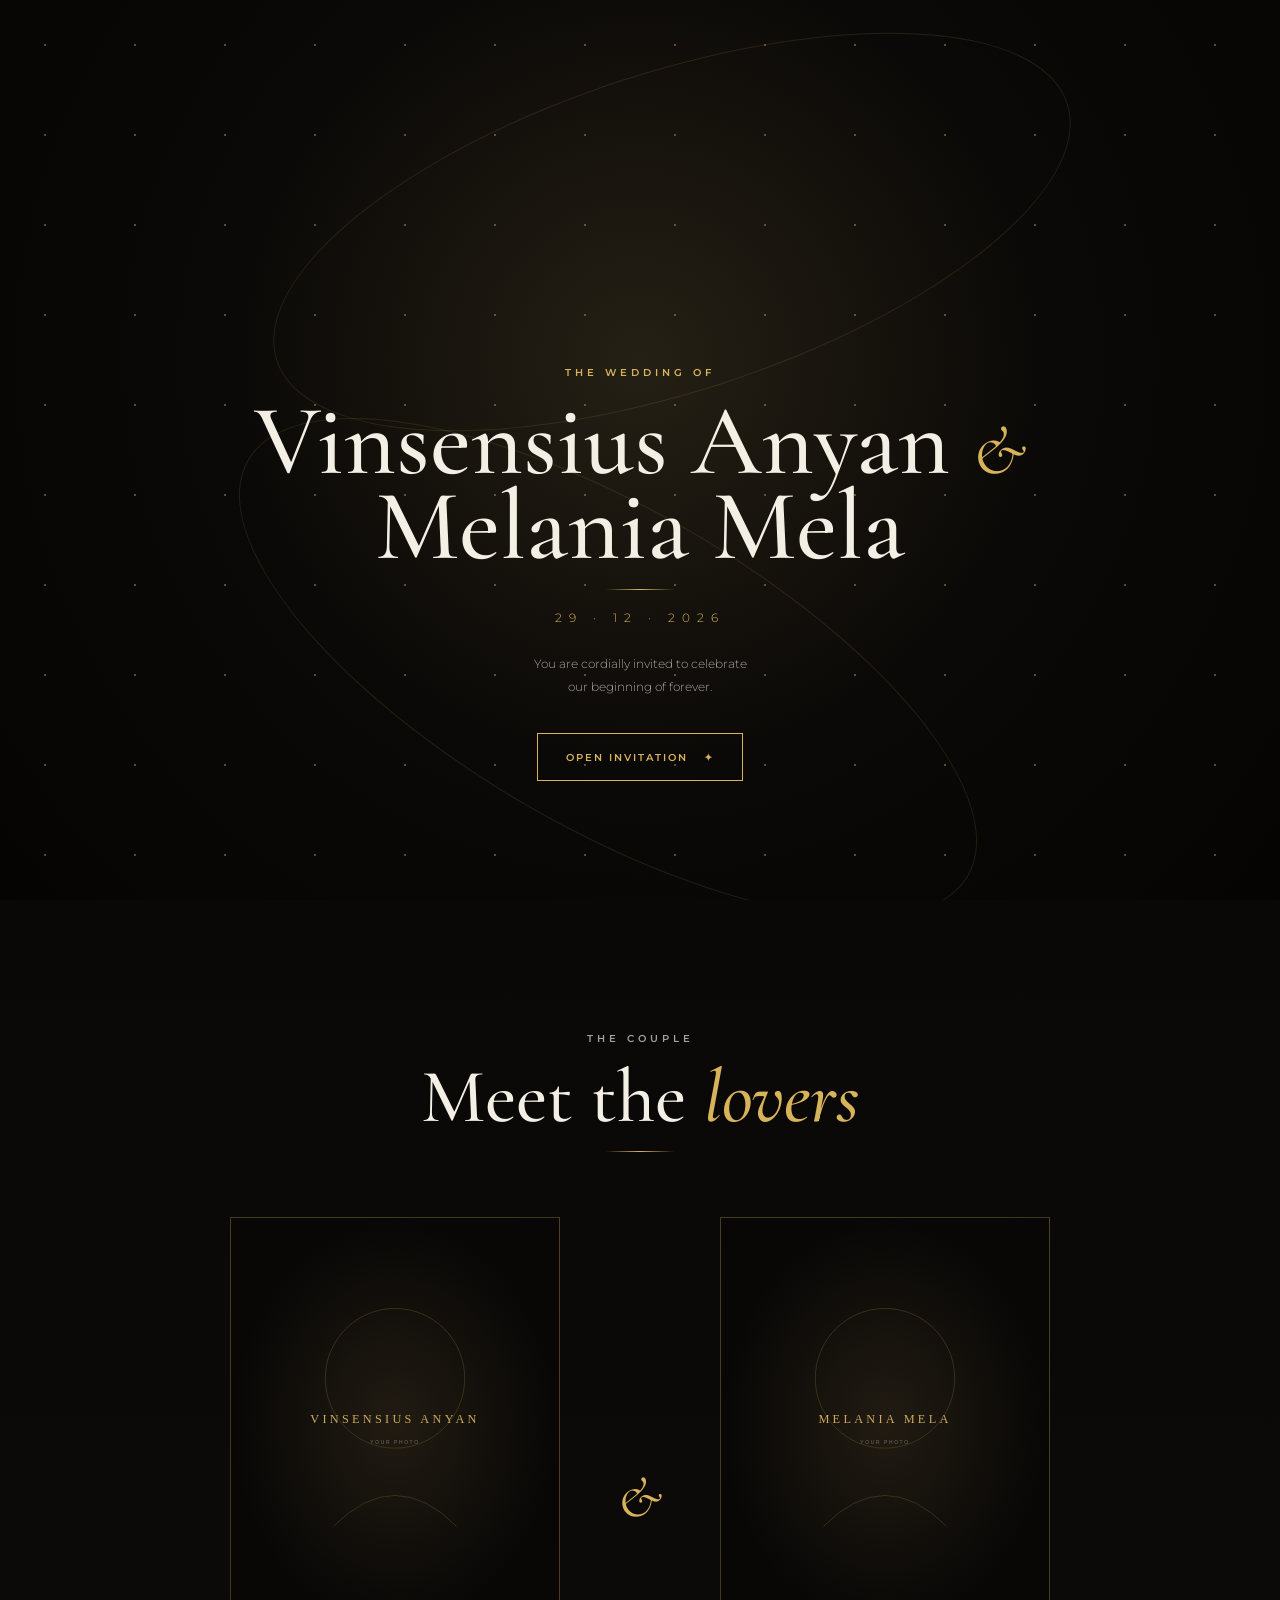
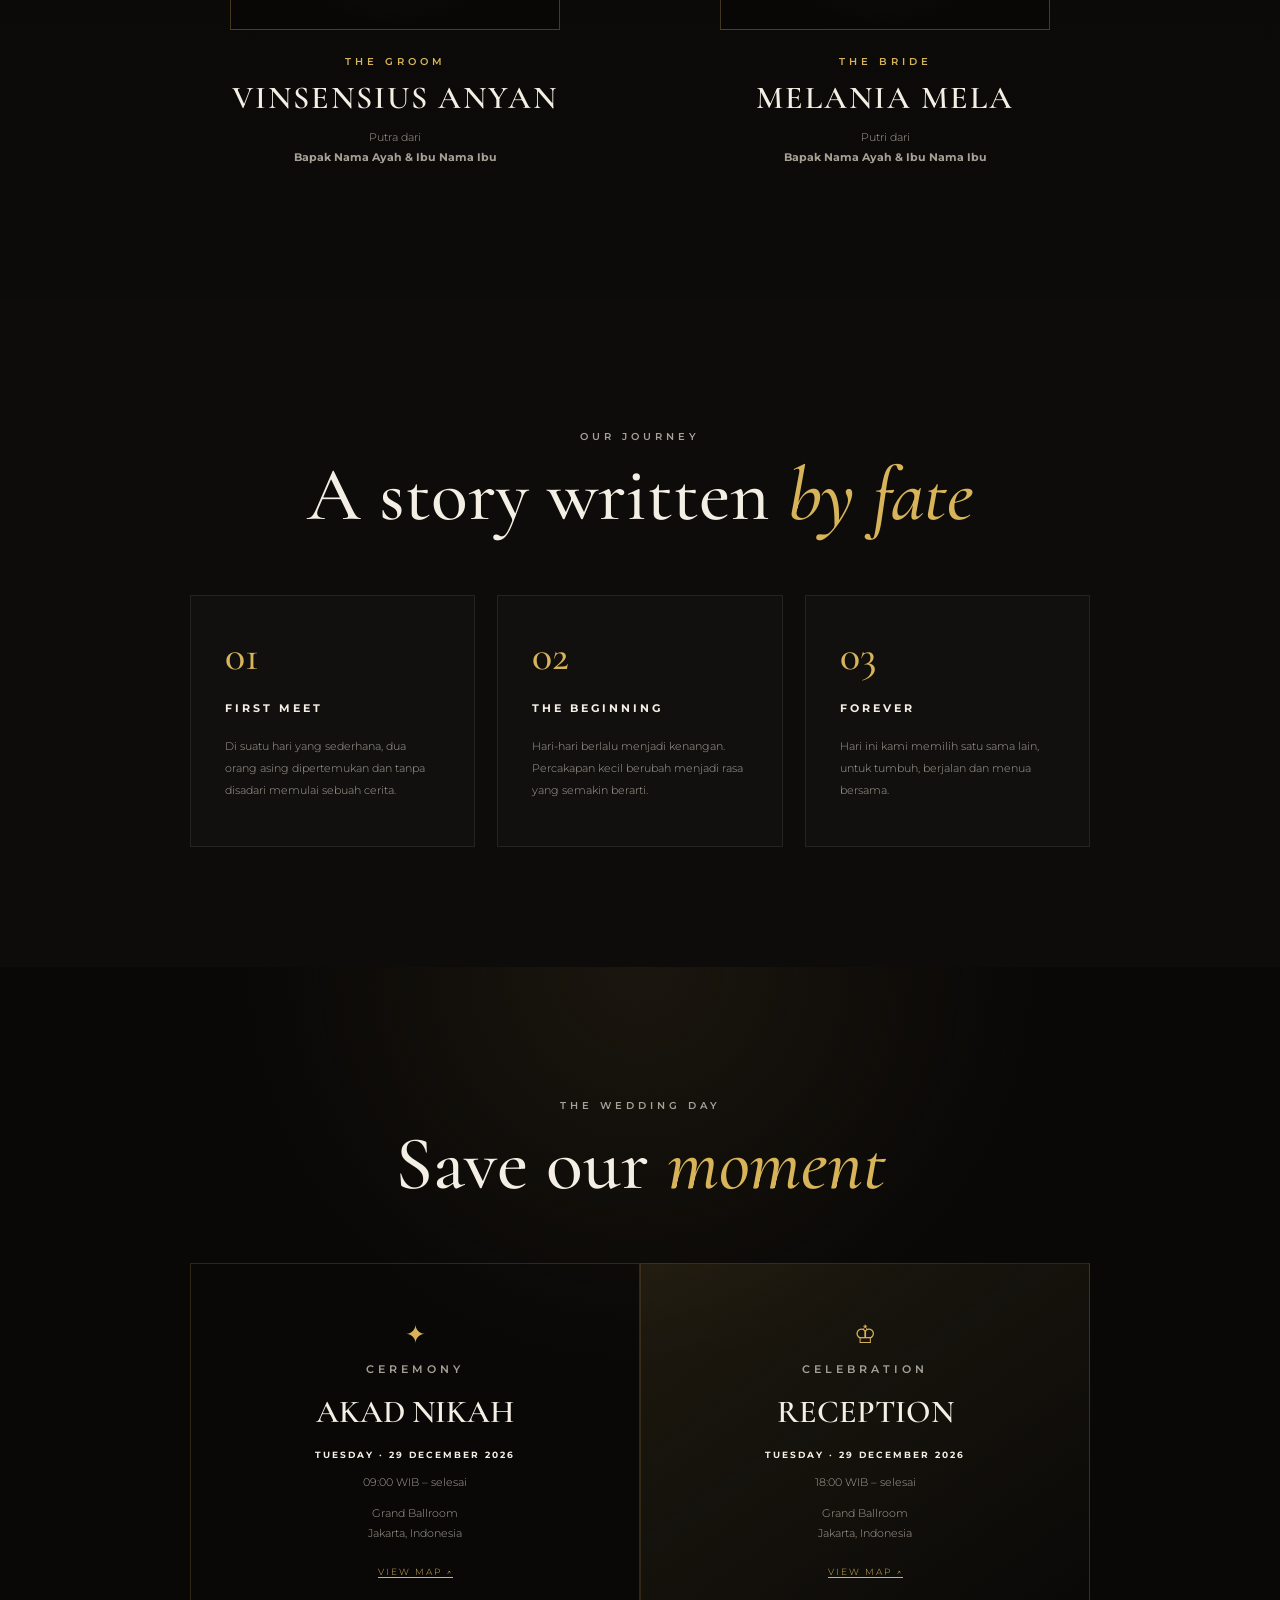
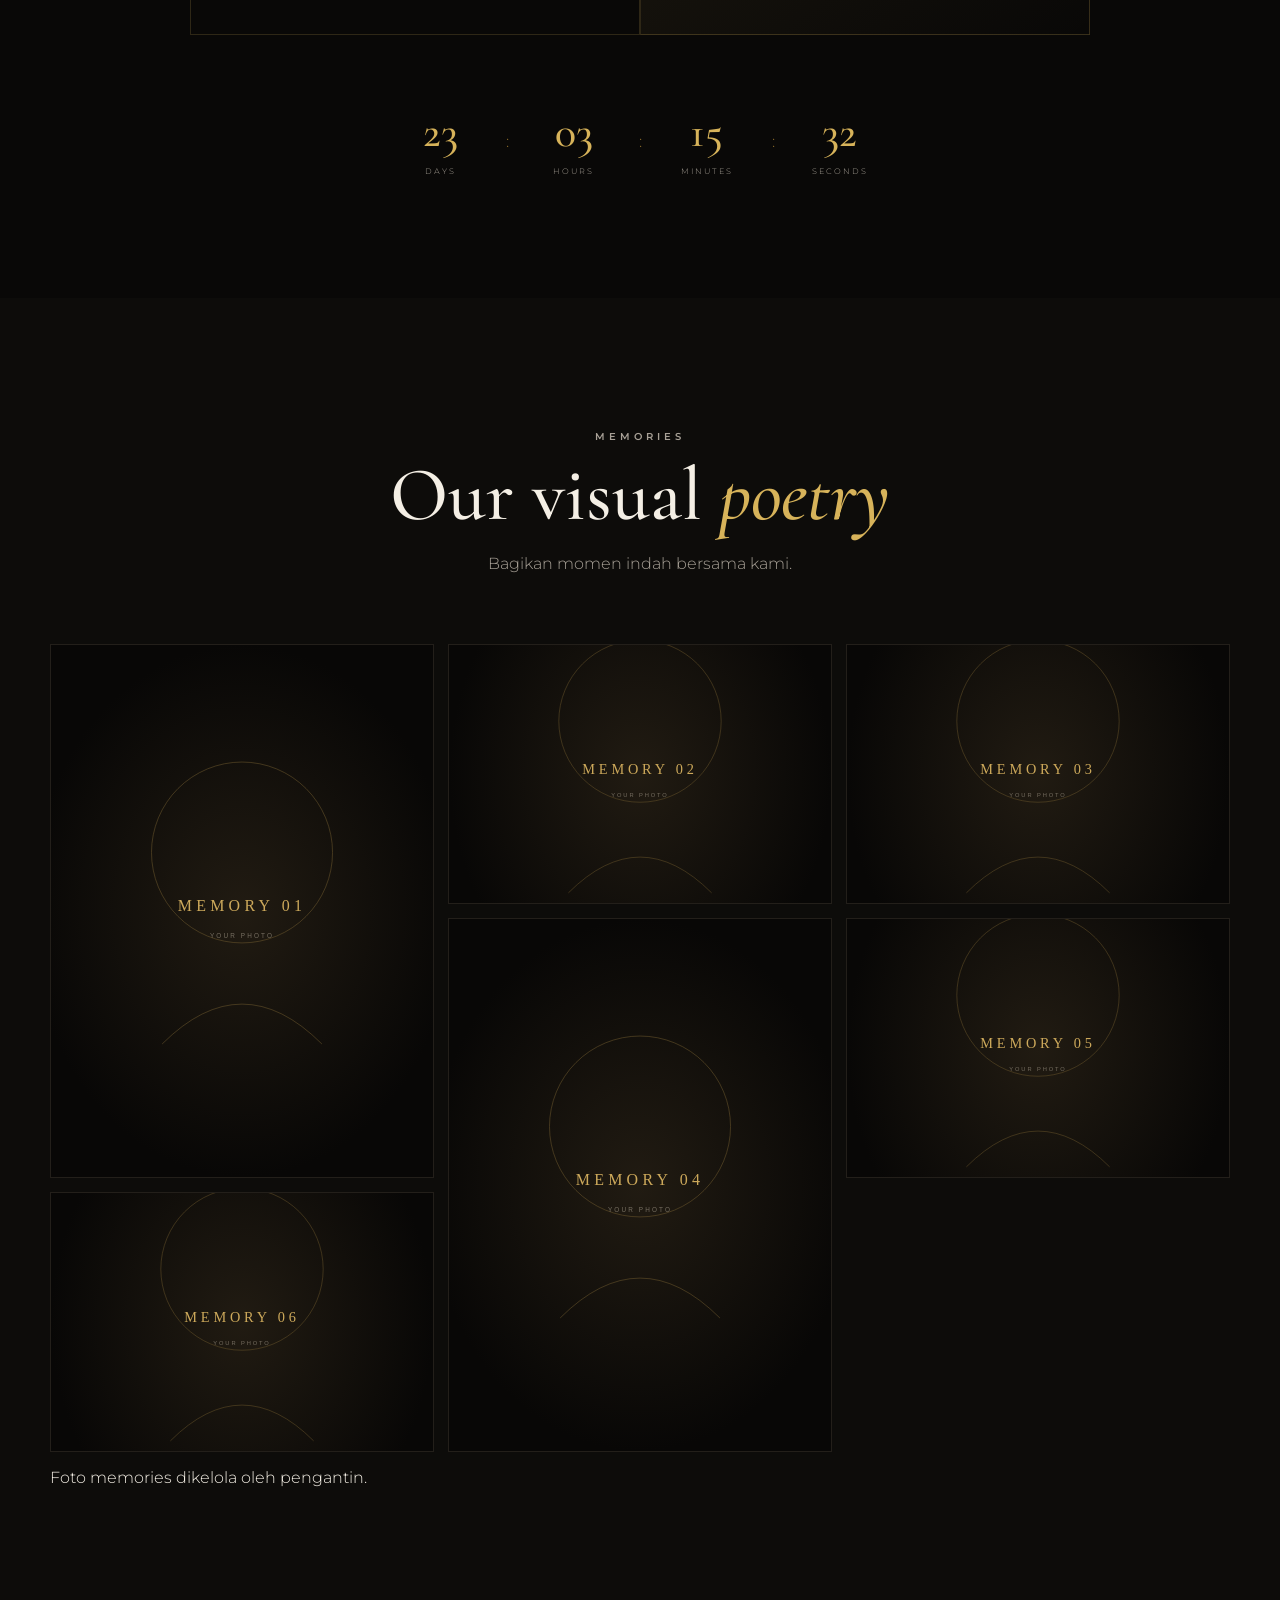
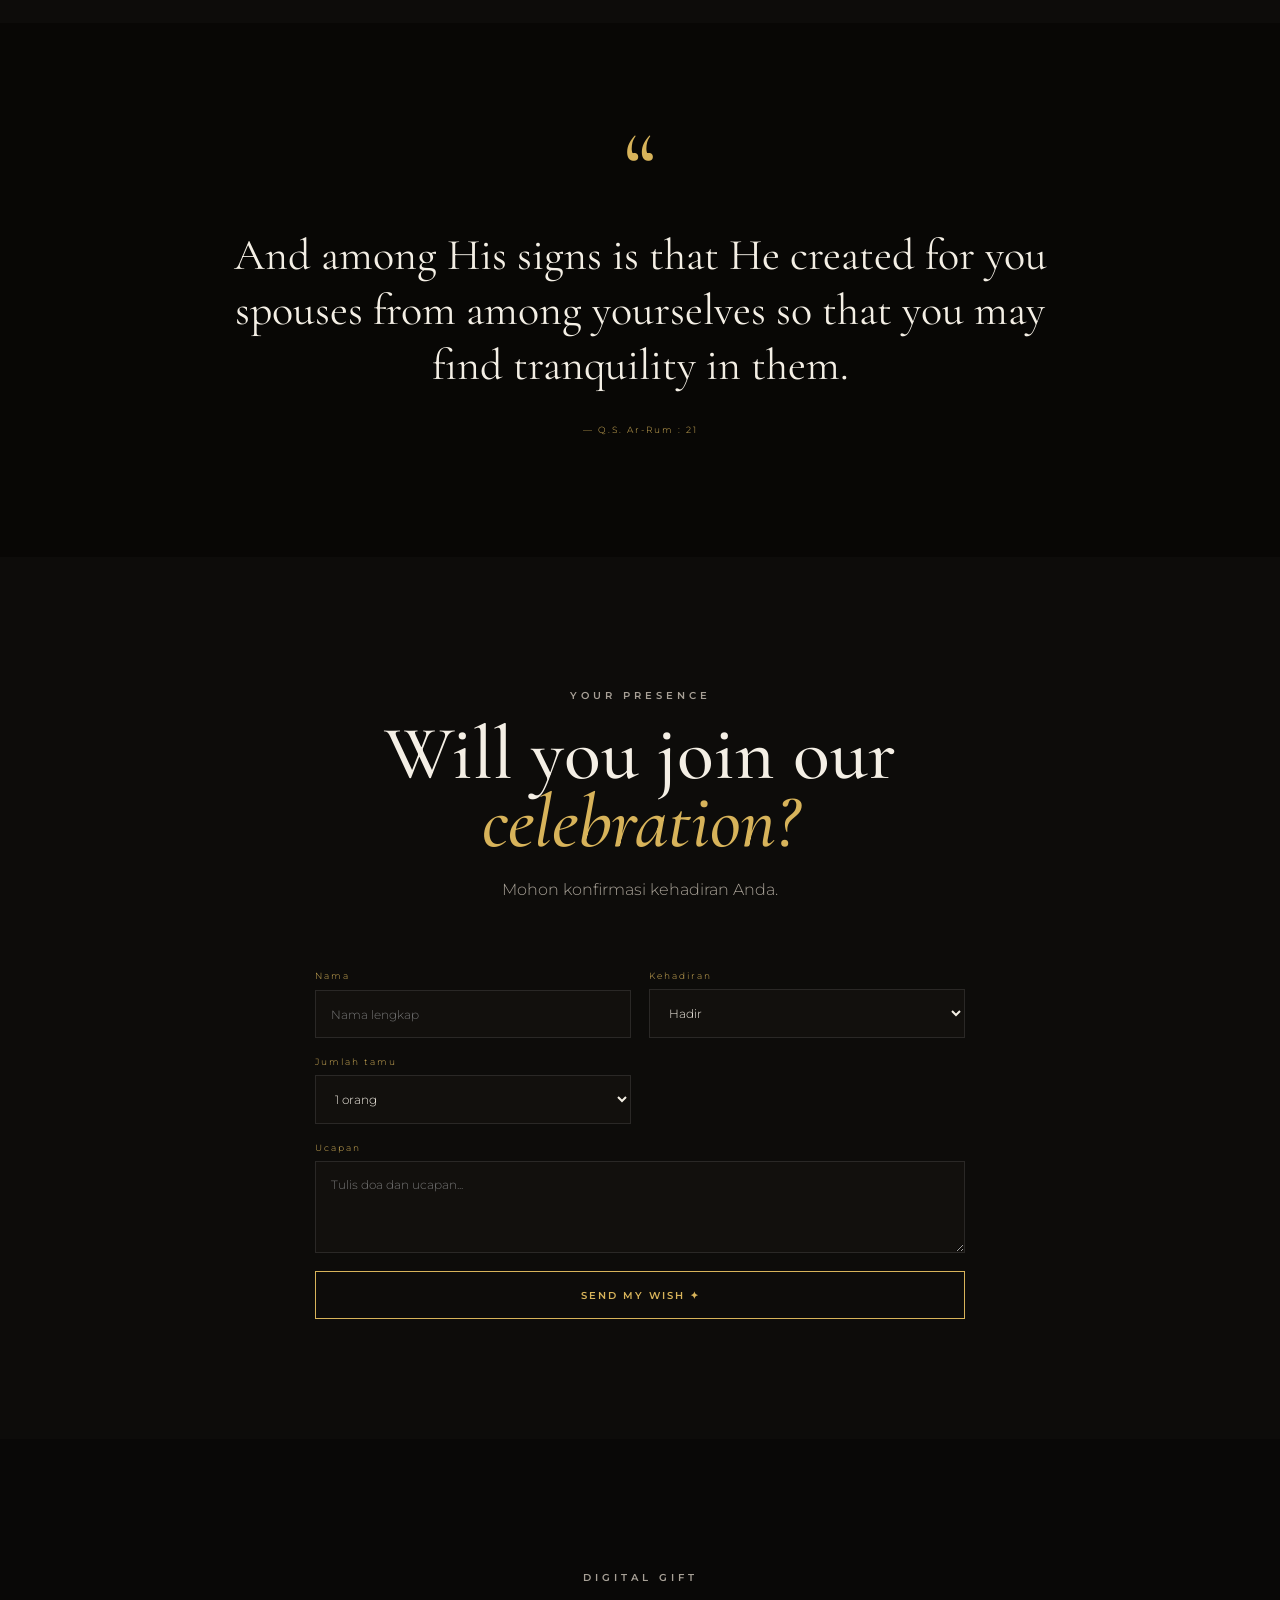
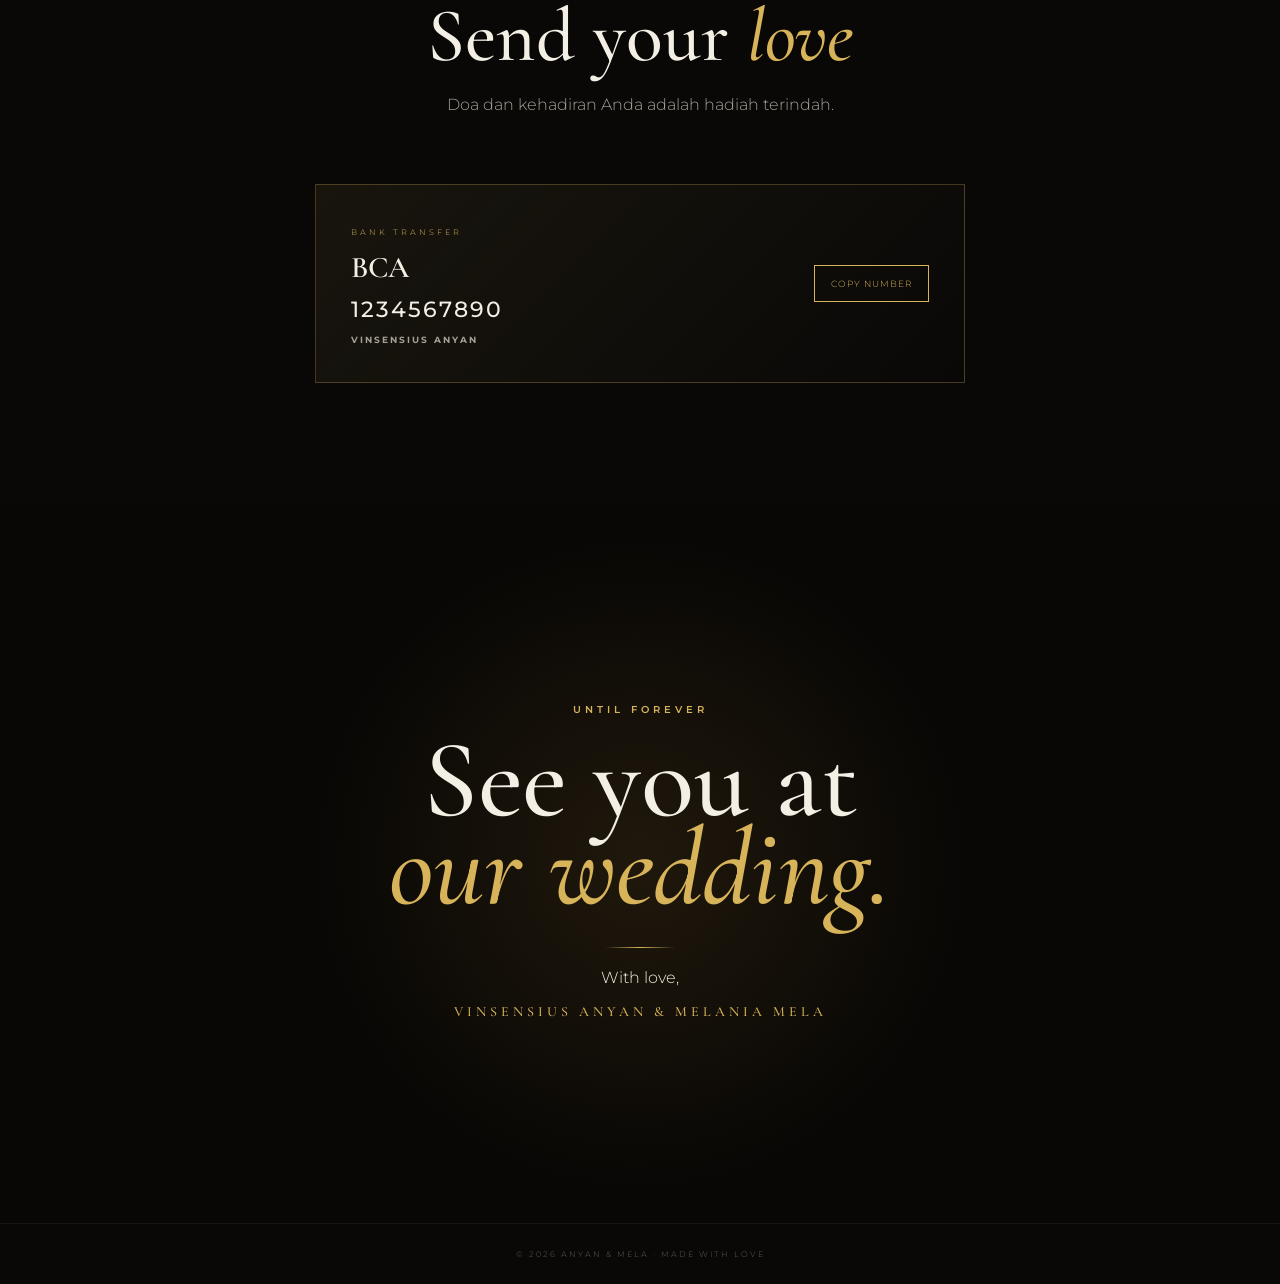
==== index.html @ f52ac004 "Add files via upload" ====
<!doctype html>
<html lang="id">
<head>
  <meta charset="utf-8">
  <meta name="viewport" content="width=device-width,initial-scale=1,viewport-fit=cover">
  <meta name="theme-color" content="#090807">
  <meta name="description" content="Undangan pernikahan Vinsensius Anyan & Melania Mela.">
  <title>The Wedding of Vinsensius Anyan & Melania Mela</title>
  <link rel="preconnect" href="https://fonts.googleapis.com">
  <link rel="preconnect" href="https://fonts.gstatic.com" crossorigin>
  <link href="https://fonts.googleapis.com/css2?family=Cormorant+Garamond:wght@400;500;600;700&family=Montserrat:wght@300;400;500;600;700&display=swap" rel="stylesheet">
  <link rel="stylesheet" href="assets/css/style.css">
</head>
<body class="locked">
  <div id="loader" class="loader"><div class="loader-ring"></div><span>PREPARING YOUR INVITATION</span></div>

  <section id="cover" class="cover">
    <div class="cover-noise"></div><div class="stars"></div>
    <div class="orbit orbit-a"></div><div class="orbit orbit-b"></div>
    <div class="cover-content">
      <p class="eyebrow">THE WEDDING OF</p>
      <h1>Vinsensius Anyan <i>&amp;</i> Melania Mela</h1>
      <div class="gold-line"></div>
      <p class="cover-date">29 · 12 · 2026</p>
      <p class="invite">You are cordially invited to celebrate<br>our beginning of forever.</p>
      <button id="openBtn" class="lux-btn">OPEN INVITATION <span>✦</span></button>
    </div>
  </section>

  <audio id="music" loop preload="none"><source src="assets/music/Beautiful In White.mp3" type="audio/mpeg"></audio>
  <button id="musicBtn" class="music-btn" aria-label="Toggle music">♫<span></span></button>

  <header id="nav" class="nav">
    <a class="brand" href="#home">A <span>♥</span> M</a>
    <button id="menuBtn" class="menu-btn" aria-label="Open menu" aria-expanded="false"><span></span><span></span><span></span></button>
    <nav id="mainNav"><a href="#home">Home</a><a href="#couple">Couple</a><a href="#story">Story</a><a href="#event">Event</a><a href="#gallery">Gallery</a><a href="#rsvp">RSVP</a></nav>
  </header>

  <main>
    <section id="home" class="hero section">
      <div class="hero-overlay"></div>
      <div class="container hero-content reveal"><p class="eyebrow">SAVE THE DATE</p><h2>Two souls.<br><em>One beautiful</em> story.</h2><p>29 December 2026 · Jakarta</p><a class="lux-btn small" href="#couple">DISCOVER OUR STORY</a></div>
    </section>

    <section id="couple" class="section couple">
      <div class="container">
        <div class="section-head reveal"><p class="eyebrow">THE COUPLE</p><h2>Meet the <em>lovers</em></h2><div class="gold-line"></div></div>
        <div class="couple-grid">
          <article class="person reveal">
            <div class="portrait portrait-frame">
              <img id="groomPhoto" src="assets/images/groom.svg" alt="Vinsensius Anyan" onerror="this.style.display='none'">
              <div class="portrait-empty"><span>PHOTO</span></div>
            </div>
            <p class="role">THE GROOM</p>
            <h3>VINSENSIUS ANYAN</h3>
            <p>Putra dari<br><b>Bapak Nama Ayah &amp; Ibu Nama Ibu</b></p>
          </article>
          <div class="amp reveal">&amp;</div>
          <article class="person reveal">
            <div class="portrait portrait-frame">
              <img id="bridePhoto" src="assets/images/bride.svg" alt="Melania Mela" onerror="this.style.display='none'">
              <div class="portrait-empty"><span>PHOTO</span></div>
            </div>
            <p class="role">THE BRIDE</p>
            <h3>MELANIA MELA</h3>
            <p>Putri dari<br><b>Bapak Nama Ayah &amp; Ibu Nama Ibu</b></p>
          </article>
        </div>
      </div>
    </section>

    <section id="story" class="section story">
      <div class="container">
        <div class="section-head reveal"><p class="eyebrow">OUR JOURNEY</p><h2>A story written <em>by fate</em></h2></div>
        <div class="timeline">
          <article class="story-card reveal"><span>01</span><h3>FIRST MEET</h3><p>Di suatu hari yang sederhana, dua orang asing dipertemukan dan tanpa disadari memulai sebuah cerita.</p></article>
          <article class="story-card reveal"><span>02</span><h3>THE BEGINNING</h3><p>Hari-hari berlalu menjadi kenangan. Percakapan kecil berubah menjadi rasa yang semakin berarti.</p></article>
          <article class="story-card reveal"><span>03</span><h3>FOREVER</h3><p>Hari ini kami memilih satu sama lain, untuk tumbuh, berjalan dan menua bersama.</p></article>
        </div>
      </div>
    </section>

    <section id="event" class="section event">
      <div class="container">
        <div class="section-head reveal"><p class="eyebrow">THE WEDDING DAY</p><h2>Save our <em>moment</em></h2></div>
        <div class="event-grid">
          <article class="event-card reveal"><div class="event-icon">✦</div><p class="role">CEREMONY</p><h3>AKAD NIKAH</h3><strong>TUESDAY · 29 DECEMBER 2026</strong><p>09:00 WIB – selesai</p><p>Grand Ballroom<br>Jakarta, Indonesia</p><a class="text-link" href="https://maps.google.com" target="_blank" rel="noopener">VIEW MAP ↗</a></article>
          <article class="event-card featured reveal"><div class="event-icon">♔</div><p class="role">CELEBRATION</p><h3>RECEPTION</h3><strong>TUESDAY · 29 DECEMBER 2026</strong><p>18:00 WIB – selesai</p><p>Grand Ballroom<br>Jakarta, Indonesia</p><a class="text-link" href="https://maps.google.com" target="_blank" rel="noopener">VIEW MAP ↗</a></article>
        </div>
        <div id="countdown" class="countdown reveal"><div><b id="days">00</b><span>DAYS</span></div><i>:</i><div><b id="hours">00</b><span>HOURS</span></div><i>:</i><div><b id="minutes">00</b><span>MINUTES</span></div><i>:</i><div><b id="seconds">00</b><span>SECONDS</span></div></div>
      </div>
    </section>

    <section id="gallery" class="section gallery">
      <div class="container">
        <div class="section-head reveal"><p class="eyebrow">MEMORIES</p><h2>Our visual <em>poetry</em></h2><p>Bagikan momen indah bersama kami.</p></div>
        <div id="photoGallery" class="gallery-grid">
          <div class="photo"><img data-slot="photo01" src="assets/images/photo01.svg" alt="Wedding memory 01"></div>
          <div class="photo"><img data-slot="photo02" src="assets/images/photo02.svg" alt="Wedding memory 02"></div>
          <div class="photo"><img data-slot="photo03" src="assets/images/photo03.svg" alt="Wedding memory 03"></div>
          <div class="photo"><img data-slot="photo04" src="assets/images/photo04.svg" alt="Wedding memory 04"></div>
          <div class="photo"><img data-slot="photo05" src="assets/images/photo05.svg" alt="Wedding memory 05"></div>
          <div class="photo"><img data-slot="photo06" src="assets/images/photo06.svg" alt="Wedding memory 06"></div>
        </div>
        <p class="gallery-private-note">Foto memories dikelola oleh pengantin.</p>
      </div>
    </section>

    <section class="section quote"><div class="container quote-inner reveal"><span>“</span><blockquote>And among His signs is that He created for you spouses from among yourselves so that you may find tranquility in them.</blockquote><small>— Q.S. Ar-Rum : 21</small></div></section>

    <section id="rsvp" class="section rsvp">
      <div class="container">
        <div class="section-head reveal"><p class="eyebrow">YOUR PRESENCE</p><h2>Will you join our <em>celebration?</em></h2><p>Mohon konfirmasi kehadiran Anda.</p></div>
        <form id="rsvpForm" class="rsvp-form reveal"><label>Nama<input required name="name" placeholder="Nama lengkap" autocomplete="name"></label><label>Kehadiran<select name="attendance"><option>Hadir</option><option>Tidak dapat hadir</option></select></label><label>Jumlah tamu<select name="guests"><option>1 orang</option><option>2 orang</option><option>3 orang</option><option>4 orang</option></select></label><label>Ucapan<textarea name="message" rows="4" placeholder="Tulis doa dan ucapan..."></textarea></label><button class="lux-btn" type="submit">SEND MY WISH ✦</button></form>
        <div id="thanks" class="thanks">Thank you for your beautiful wish. ♡</div>
      </div>
    </section>

    <section class="section gift"><div class="container"><div class="section-head reveal"><p class="eyebrow">DIGITAL GIFT</p><h2>Send your <em>love</em></h2><p>Doa dan kehadiran Anda adalah hadiah terindah.</p></div><div class="gift-card reveal"><div><span>BANK TRANSFER</span><h3>BCA</h3><p id="account">1234567890</p><b>VINSENSIUS ANYAN</b></div><button class="copy-btn" data-copy="1234567890">COPY NUMBER</button></div></div></section>

    <section class="closing section"><div class="container closing-content reveal"><p class="eyebrow">UNTIL FOREVER</p><h2>See you at<br><em>our wedding.</em></h2><div class="gold-line"></div><p>With love,</p><h3>VINSENSIUS ANYAN &amp; MELANIA MELA</h3></div></section>
  </main>
  <footer>© 2026 ANYAN &amp; MELA · MADE WITH LOVE</footer>
  <div id="toast" class="toast"></div>
  <script src="assets/js/script.js"></script>
  <script src="assets/js/public-gallery.js"></script>
  
  
</body>
</html>
---- assets/css/style.css ----
:root{--bg:#090807;--bg2:#11100d;--text:#f4efe5;--muted:#a7a096;--gold:#d7b35a;--gold2:#8d6c2b;--line:rgba(215,179,90,.28);--max:1180px;--serif:'Cormorant Garamond',Georgia,serif;--sans:'Montserrat',Arial,sans-serif}
*{box-sizing:border-box}html{scroll-behavior:smooth}body{margin:0;background:var(--bg);color:var(--text);font-family:var(--sans);font-weight:300;overflow-x:hidden}body.locked{overflow:hidden}a{color:inherit;text-decoration:none}button,input,select,textarea{font:inherit}button{cursor:pointer}.container{width:min(var(--max),calc(100% - 48px));margin:auto}.section{position:relative;padding:120px 0}.eyebrow,.role{letter-spacing:4px;font-size:10px;color:var(--gold);font-weight:600}.section-head{text-align:center;max-width:760px;margin:0 auto 65px}.section-head h2{font:500 clamp(44px,6vw,76px)/.9 var(--serif);margin:15px 0 20px}.section-head h2 em,.hero h2 em,.closing h2 em{color:var(--gold);font-style:italic}.section-head p{color:var(--muted);line-height:1.8}.gold-line{width:70px;height:1px;background:linear-gradient(90deg,transparent,var(--gold),transparent);margin:20px auto}.loader{position:fixed;inset:0;background:#070605;z-index:1000;display:grid;place-items:center;align-content:center;gap:18px;color:var(--gold);font-size:9px;letter-spacing:3px;transition:.7s}.loader.hide{opacity:0;visibility:hidden}.loader-ring{width:38px;height:38px;border:1px solid var(--gold2);border-top-color:var(--gold);border-radius:50%;animation:spin 1s linear infinite}@keyframes spin{to{transform:rotate(360deg)}}
.cover{position:fixed;inset:0;z-index:900;display:grid;place-items:center;text-align:center;background:radial-gradient(circle at 50% 40%,#252015 0,#0b0907 48%,#050403 100%);transition:1s cubic-bezier(.77,0,.18,1);overflow:hidden}.cover.open{transform:translateY(-100%);visibility:hidden}.cover-content{width:min(900px,90%);position:relative;z-index:2}.cover h1{font:500 clamp(48px,8vw,100px)/.85 var(--serif);margin:20px 0}.cover h1 i{font-weight:400;color:var(--gold);font-size:.7em}.cover-date{letter-spacing:7px;color:var(--gold);font-size:12px}.invite{color:#aaa39a;line-height:1.9;font-size:12px;margin:28px 0 35px}.stars{position:absolute;inset:0;opacity:.4;background-image:radial-gradient(#d7b35a 1px,transparent 1px);background-size:90px 90px;animation:drift 25s linear infinite}.orbit{position:absolute;width:65vw;height:25vw;border:1px solid rgba(215,179,90,.13);border-radius:50%;transform:rotate(-18deg)}.orbit-a{top:8%;left:20%}.orbit-b{bottom:8%;right:20%;transform:rotate(30deg)}@keyframes drift{to{background-position:180px 180px}}
.lux-btn{display:inline-flex;align-items:center;justify-content:center;gap:16px;min-height:48px;padding:0 28px;border:1px solid var(--gold);background:transparent;color:var(--gold);letter-spacing:2px;font-size:10px;font-weight:600;transition:.35s}.lux-btn:hover{background:var(--gold);color:#0a0805;box-shadow:0 10px 35px rgba(215,179,90,.18)}.lux-btn.small{margin-top:25px}.music-btn{position:fixed;right:25px;bottom:25px;z-index:100;border:1px solid var(--line);background:rgba(10,8,6,.85);backdrop-filter:blur(10px);color:var(--gold);width:46px;height:46px;border-radius:50%}.music-btn span{display:block;width:14px;height:1px;background:var(--gold);margin:2px auto;transform:rotate(-35deg)}
.nav{position:fixed;top:0;left:0;right:0;height:76px;z-index:80;display:flex;align-items:center;justify-content:space-between;padding:0 42px;background:linear-gradient(rgba(5,4,3,.9),transparent);transition:.3s}.nav.scrolled{background:rgba(8,7,5,.92);backdrop-filter:blur(14px)}.brand{font:600 25px var(--serif);letter-spacing:2px}.brand span{color:var(--gold);font-size:15px}.nav nav{display:flex;gap:30px}.nav nav a{font-size:9px;letter-spacing:2px;color:#d1cbc1}.nav nav a:hover{color:var(--gold)}.menu-btn{display:none;background:none;border:0;width:38px;padding:5px}.menu-btn span{height:1px;background:var(--gold);display:block;margin:6px 0}
.hero{min-height:100vh;display:grid;place-items:center;text-align:center;background:linear-gradient(180deg,rgba(5,4,3,.15),var(--bg)),url('../images/cover.jpg') center/cover no-repeat}.hero-overlay{position:absolute;inset:0;background:radial-gradient(circle at center,transparent 10%,rgba(5,4,3,.78) 90%)}.hero-content{position:relative;z-index:2}.hero h2{font:500 clamp(58px,9vw,118px)/.8 var(--serif);margin:18px 0}.hero p:not(.eyebrow){color:#bdb5a9;font-size:12px;letter-spacing:1px}
.couple{background:linear-gradient(180deg,var(--bg),#0c0b09)}.couple-grid{display:grid;grid-template-columns:1fr 80px 1fr;align-items:center;max-width:900px;margin:auto;text-align:center}.portrait{position:relative;width:min(330px,100%);aspect-ratio:4/5;margin:0 auto 25px;overflow:hidden;border:1px solid var(--line);background:linear-gradient(135deg,#17140f,#080706)}.portrait img{position:relative;z-index:1;width:100%;height:100%;object-fit:cover;display:block}.portrait.empty img{display:none}.portrait-empty{position:absolute;inset:0;z-index:0;display:grid;place-items:center;color:#6d665d;letter-spacing:4px;font-size:10px}.portrait:not(.empty) .portrait-empty{display:none}.portrait-upload{position:absolute;left:50%;bottom:18px;z-index:4;transform:translate(-50%,10px);min-width:145px;padding:10px 16px;display:flex;align-items:center;justify-content:center;gap:8px;border:1px solid rgba(215,179,90,.75);background:rgba(7,6,4,.88);backdrop-filter:blur(10px);color:var(--gold);font-size:9px;letter-spacing:2px;font-weight:600;cursor:pointer;opacity:0;transition:.3s ease}.uploadable-portrait:hover .portrait-upload,.portrait-upload:focus{opacity:1;transform:translate(-50%,0)}.portrait-upload-icon{font:20px var(--serif);line-height:1}.portrait-loading{position:absolute;inset:0;z-index:5;display:none;place-items:center;background:rgba(5,4,3,.62);backdrop-filter:blur(4px);color:var(--gold);font-size:9px;letter-spacing:3px}.portrait.is-uploading .portrait-loading{display:grid}.person h3{font:600 32px var(--serif);letter-spacing:2px;margin:8px 0}.person p:last-child{font-size:11px;color:var(--muted);line-height:1.8}.amp{font:italic 58px var(--serif);color:var(--gold)}
.story{background:#0d0c0a}.timeline{max-width:900px;margin:auto;display:grid;grid-template-columns:repeat(3,1fr);gap:22px}.story-card{padding:34px;border:1px solid rgba(255,255,255,.08);background:rgba(255,255,255,.015)}.story-card span{font:500 42px var(--serif);color:var(--gold)}.story-card h3{font-size:11px;letter-spacing:3px;margin:20px 0}.story-card p{font-size:11px;line-height:2;color:var(--muted)}
.event{background:radial-gradient(circle at 50% 0,#1b160e 0,transparent 35%),#090807}.event-grid{display:grid;grid-template-columns:1fr 1fr;max-width:900px;margin:auto}.event-card{text-align:center;padding:55px 30px;border:1px solid rgba(215,179,90,.18)}.event-card.featured{background:linear-gradient(145deg,rgba(215,179,90,.1),transparent)}.event-icon{color:var(--gold);font-size:25px}.event-card h3{font:600 32px var(--serif);margin:12px}.event-card strong{font-size:9px;letter-spacing:2px}.event-card p{color:var(--muted);font-size:11px;line-height:1.8}.text-link{display:inline-block;margin-top:12px;color:var(--gold);font-size:9px;letter-spacing:2px;border-bottom:1px solid var(--gold)}.countdown{display:flex;justify-content:center;align-items:center;gap:25px;margin-top:70px}.countdown div{text-align:center;min-width:80px}.countdown b{display:block;font:500 44px var(--serif);color:var(--gold)}.countdown span{font-size:8px;letter-spacing:2px;color:var(--muted)}.countdown i{color:var(--gold2);font-style:normal}
.gallery{background:#0d0c0a}.gallery-grid{display:grid;grid-template-columns:repeat(3,1fr);grid-auto-rows:260px;gap:14px}.photo{overflow:hidden;background:#17130e;border:1px solid rgba(255,255,255,.05)}.photo:nth-child(1),.photo:nth-child(4){grid-row:span 2}.photo img{width:100%;height:100%;object-fit:cover;display:block;transition:1s}.photo img:hover{transform:scale(1.06)}.photo img[src$="photo01.jpg"],.photo img[src$="photo02.jpg"],.photo img[src$="photo03.jpg"],.photo img[src$="photo04.jpg"],.photo img[src$="photo05.jpg"],.photo img[src$="photo06.jpg"]{background:linear-gradient(135deg,#17130e,#0b0907)}.upload-box{margin:40px auto 0;text-align:center}.upload-button{width:min(500px,100%);min-height:145px;margin:auto;display:flex;flex-direction:column;align-items:center;justify-content:center;gap:8px;border:1px dashed rgba(215,179,90,.5);color:var(--gold);cursor:pointer;transition:.3s}.upload-button:hover{background:rgba(215,179,90,.05);border-color:var(--gold)}.upload-icon{font:300 35px var(--serif)}.upload-button span:not(.upload-icon){font-size:10px;font-weight:600;letter-spacing:2px}.upload-button small{font-size:9px;color:#777067}.upload-status{min-height:25px;margin-top:14px;color:var(--muted);font-size:10px}.upload-preview{position:relative}.upload-preview img{width:100%;height:100%;object-fit:cover}
.quote{background:#080705;text-align:center}.quote-inner{max-width:850px}.quote-inner>span{font:100px/0.5 var(--serif);color:var(--gold)}blockquote{font:400 clamp(27px,4vw,44px)/1.25 var(--serif);margin:25px 0}.quote small{color:var(--gold);letter-spacing:2px;font-size:9px}
.rsvp{background:#0d0c0a}.rsvp-form{max-width:650px;margin:auto;display:grid;grid-template-columns:1fr 1fr;gap:18px}.rsvp-form label{display:grid;gap:8px;color:var(--gold);font-size:9px;letter-spacing:2px}.rsvp-form label:nth-child(4),.rsvp-form button{grid-column:1/-1}.rsvp-form input,.rsvp-form select,.rsvp-form textarea{width:100%;background:#12100d;border:1px solid rgba(255,255,255,.1);color:var(--text);padding:15px;outline:0;font-size:12px}.rsvp-form input:focus,.rsvp-form select:focus,.rsvp-form textarea:focus{border-color:var(--gold)}.rsvp-form textarea{resize:vertical}.thanks{display:none;text-align:center;color:var(--gold);margin:30px}.thanks.show{display:block}
.gift-card{max-width:650px;margin:auto;border:1px solid var(--line);padding:35px;display:flex;justify-content:space-between;align-items:center;background:linear-gradient(135deg,rgba(215,179,90,.08),transparent)}.gift-card span{font-size:8px;letter-spacing:3px;color:var(--gold)}.gift-card h3{font:600 30px var(--serif);margin:10px 0}.gift-card p{font:500 22px var(--sans);letter-spacing:2px;margin:5px 0}.gift-card b{font-size:9px;letter-spacing:2px;color:var(--muted)}.copy-btn{border:1px solid var(--gold);background:transparent;color:var(--gold);padding:12px 16px;font-size:9px;letter-spacing:1px}.closing{min-height:80vh;display:grid;place-items:center;text-align:center;background:radial-gradient(circle at center,#20180c 0,transparent 45%),#080705}.closing h2{font:500 clamp(60px,9vw,110px)/.8 var(--serif);margin:20px 0 35px}.closing h3{font:500 14px var(--serif);letter-spacing:4px;color:var(--gold)}footer{text-align:center;padding:25px;color:#625d55;font-size:8px;letter-spacing:2px;border-top:1px solid rgba(255,255,255,.05)}.toast{position:fixed;left:50%;bottom:30px;transform:translate(-50%,20px);background:#e5d9bd;color:#0b0906;padding:12px 20px;font-size:10px;letter-spacing:1px;opacity:0;pointer-events:none;transition:.3s;z-index:300}.toast.show{opacity:1;transform:translate(-50%,0)}.reveal{opacity:0;transform:translateY(25px);transition:opacity .8s,transform .8s}.reveal.visible{opacity:1;transform:none}
@media(max-width:800px){.container{width:min(100% - 30px,var(--max))}.section{padding:85px 0}.nav{height:65px;padding:0 18px}.menu-btn{display:block}.nav nav{position:absolute;top:65px;left:12px;right:12px;padding:15px;background:rgba(9,8,7,.97);border:1px solid var(--line);display:none;flex-direction:column;gap:0}.nav.open nav{display:flex}.nav nav a{padding:15px 10px;border-bottom:1px solid rgba(255,255,255,.06)}.couple-grid{grid-template-columns:1fr;gap:20px}.amp{order:2}.person:last-child{order:3}.timeline,.event-grid{grid-template-columns:1fr}.event-card{padding:38px 20px}.gallery-grid{grid-template-columns:repeat(2,1fr);grid-auto-rows:190px;gap:8px}.gallery-grid .photo:nth-child(1),.gallery-grid .photo:nth-child(4){grid-row:span 2}.countdown{gap:8px}.countdown div{min-width:54px}.countdown b{font-size:31px}.countdown i{font-size:12px}.rsvp-form{grid-template-columns:1fr}.rsvp-form label:nth-child(4),.rsvp-form button{grid-column:auto}.gift-card{padding:25px;gap:18px;align-items:flex-end}.gift-card p{font-size:17px}.copy-btn{white-space:nowrap}.cover h1{line-height:.9}.music-btn{right:16px;bottom:16px}}
@media(max-width:430px){.hero h2{font-size:54px}.section-head h2{font-size:48px}.portrait{max-width:290px}.portrait-upload{opacity:1;transform:translate(-50%,0);bottom:12px;min-width:138px;padding:9px 12px}.gallery-grid{grid-auto-rows:155px}.gift-card{display:block}.copy-btn{margin-top:20px}.countdown span{font-size:6px;letter-spacing:1px}.countdown b{font-size:27px}}
@media(prefers-reduced-motion:reduce){*{scroll-behavior:auto!important;animation:none!important;transition:none!important}.reveal{opacity:1;transform:none}}
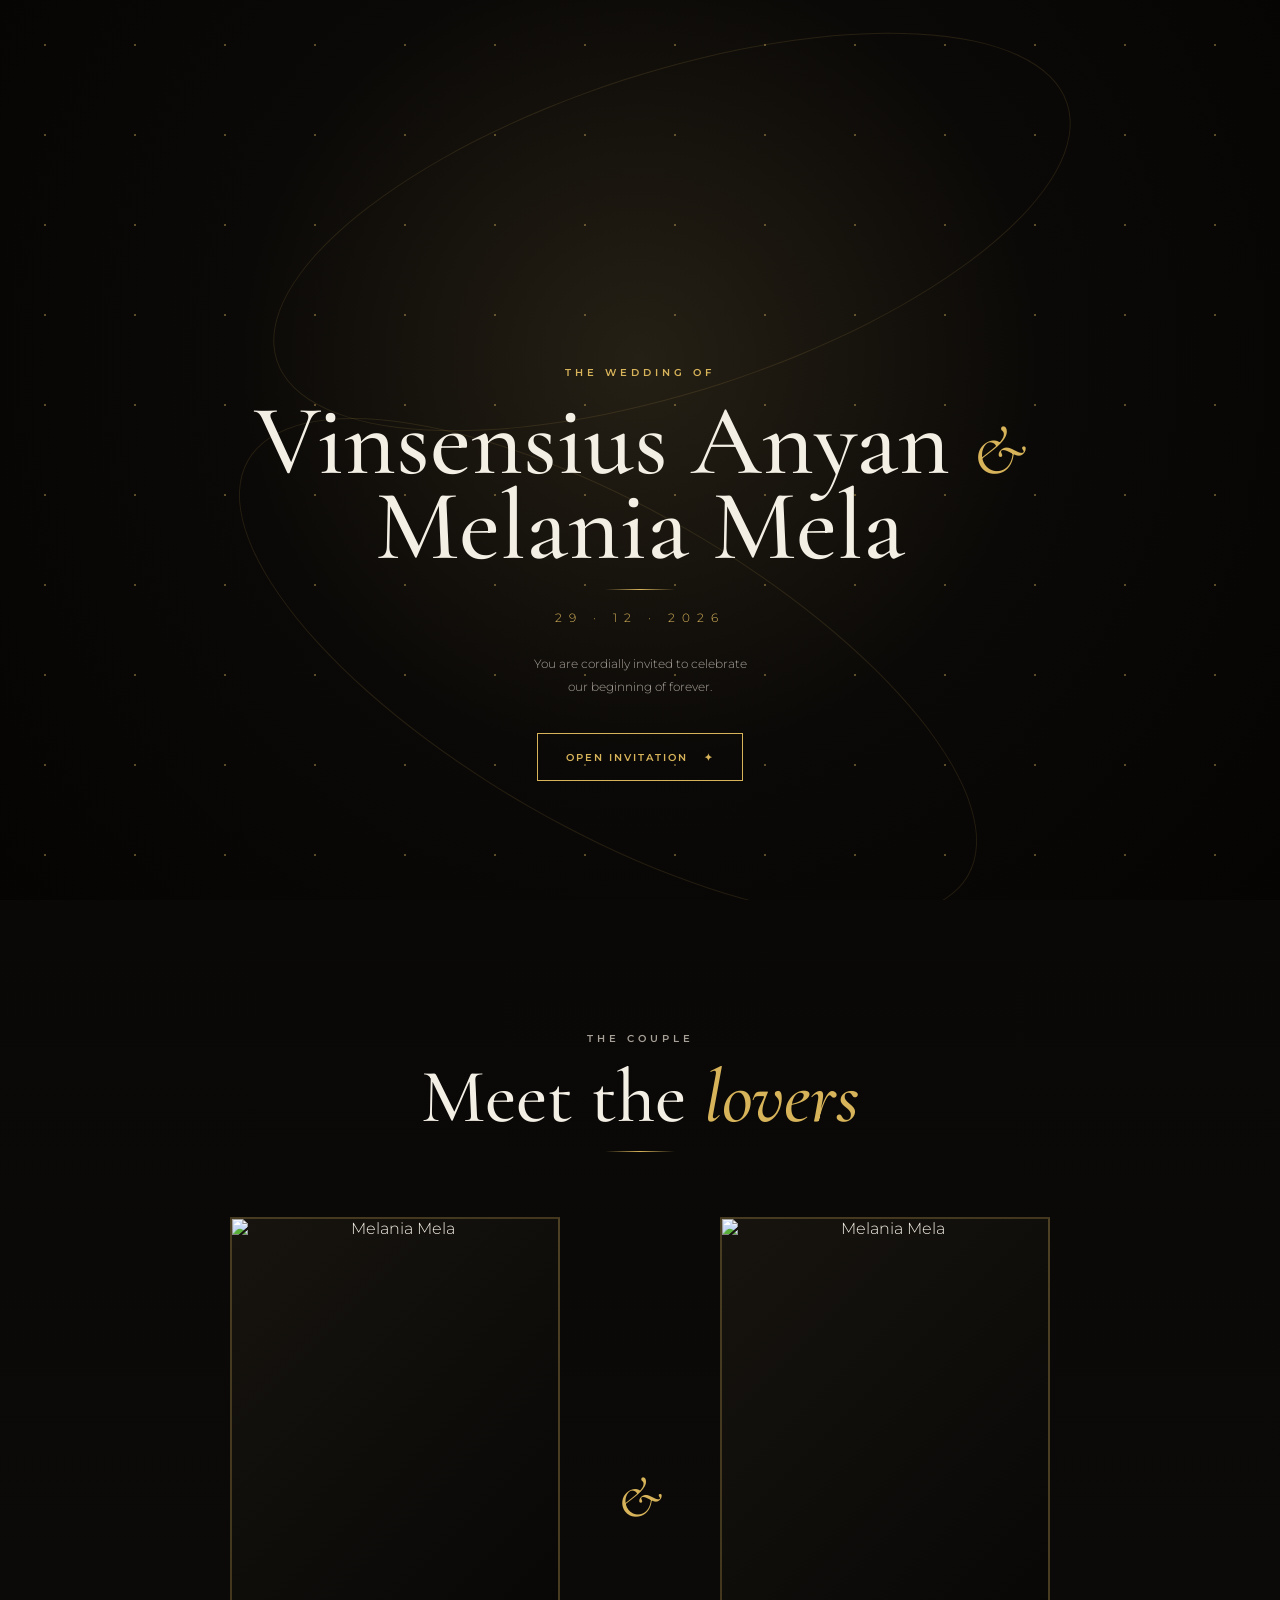
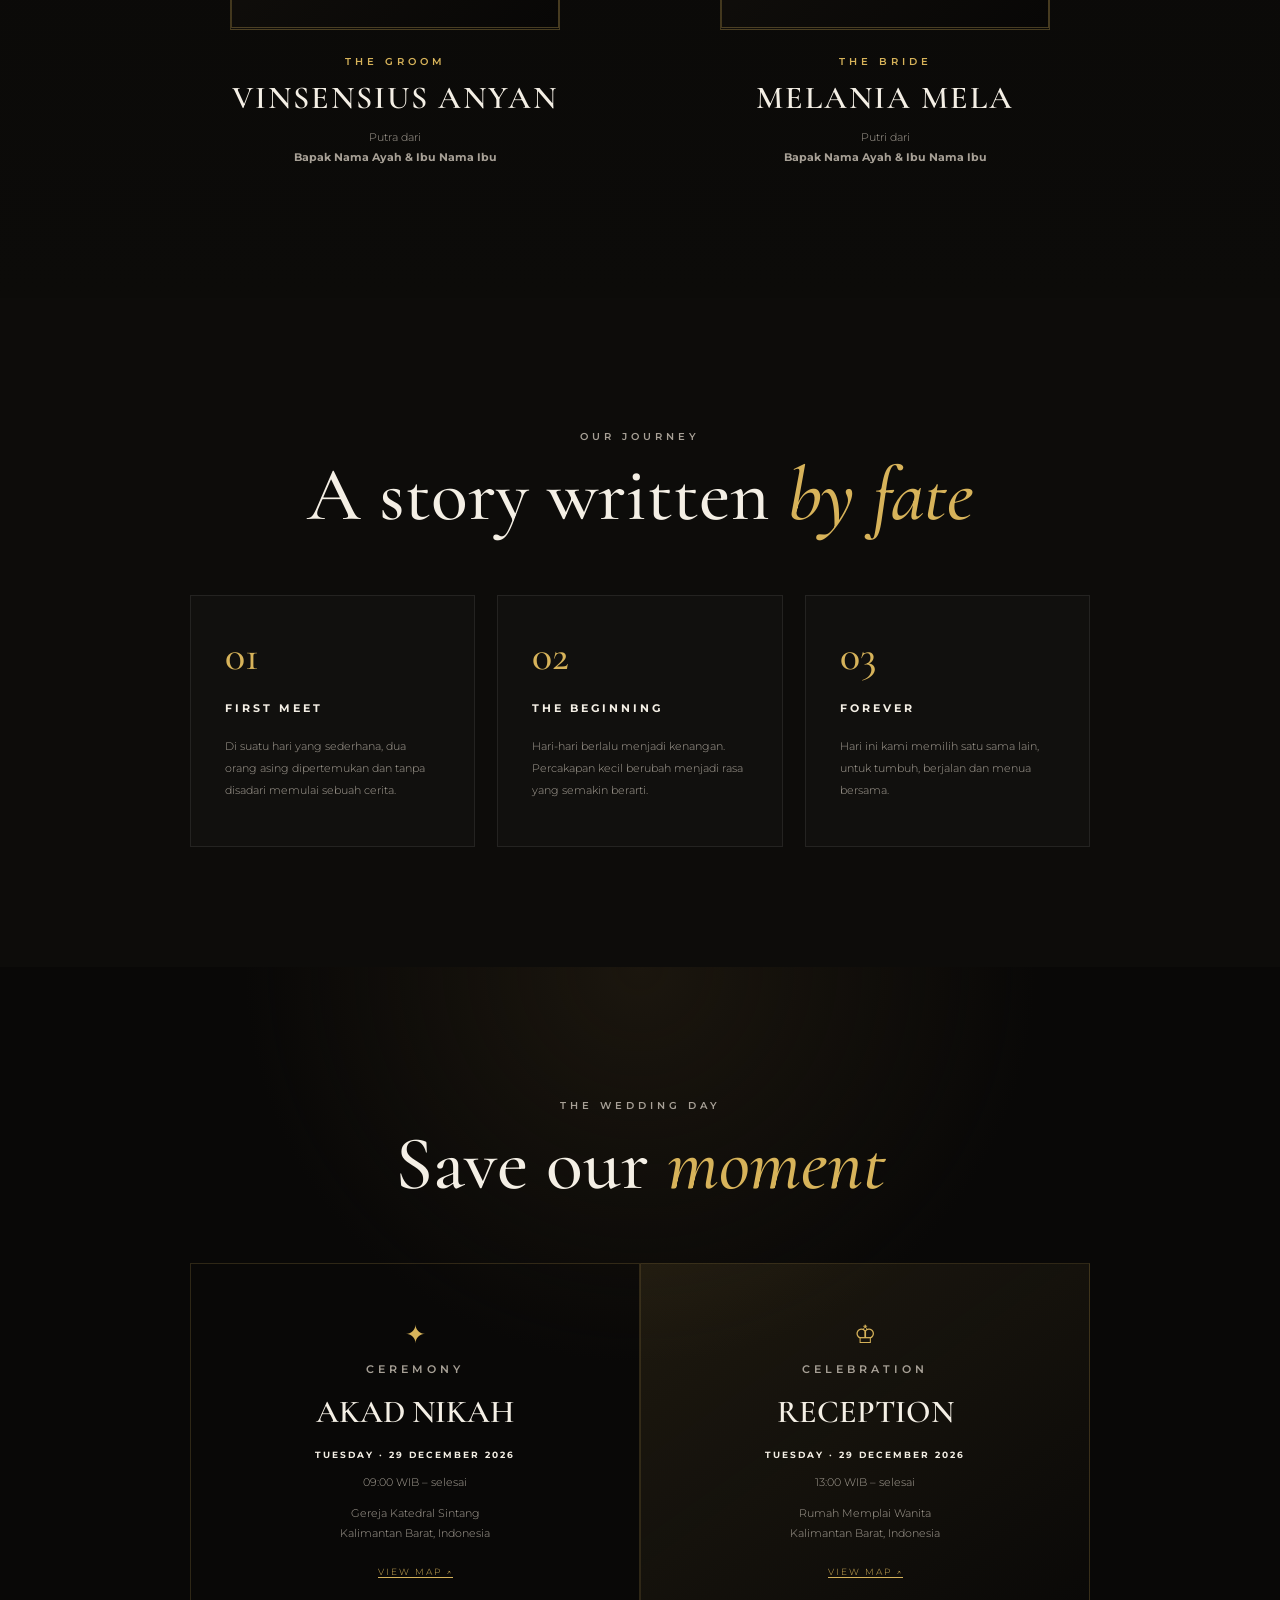
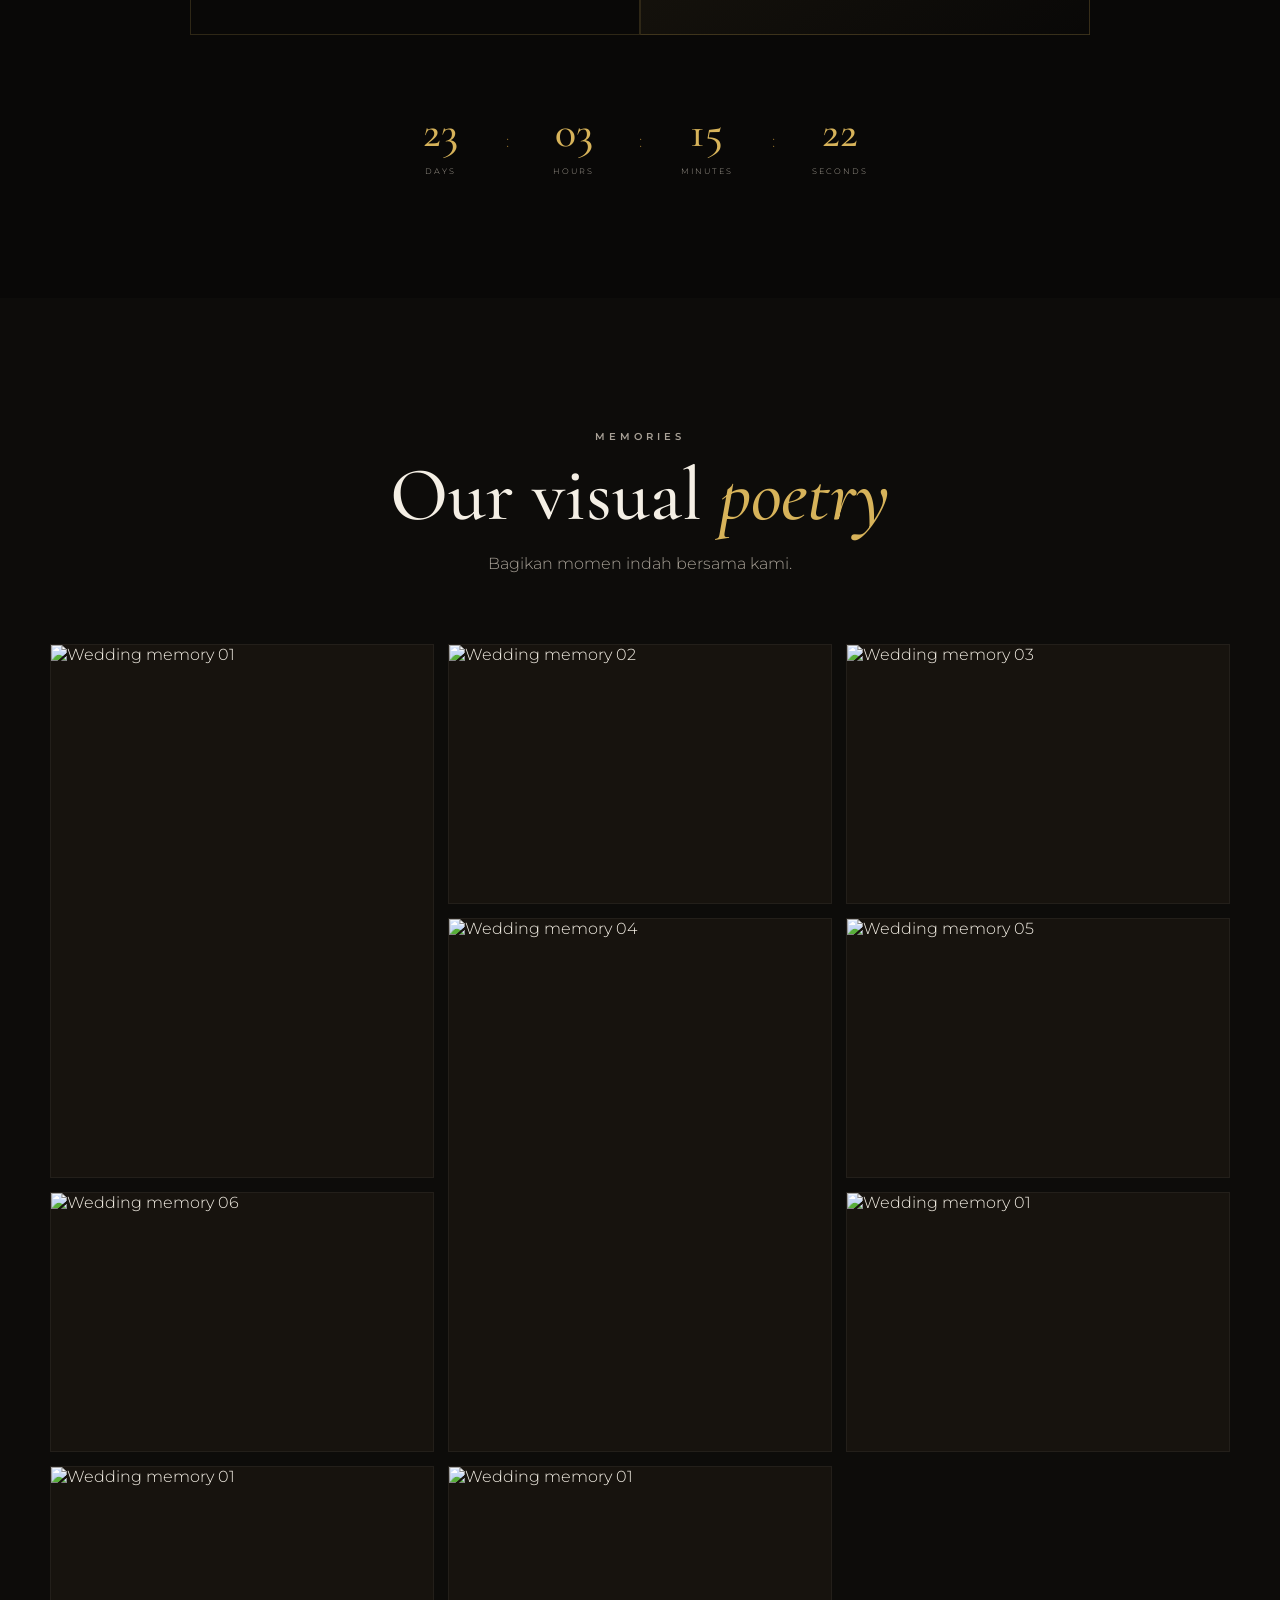
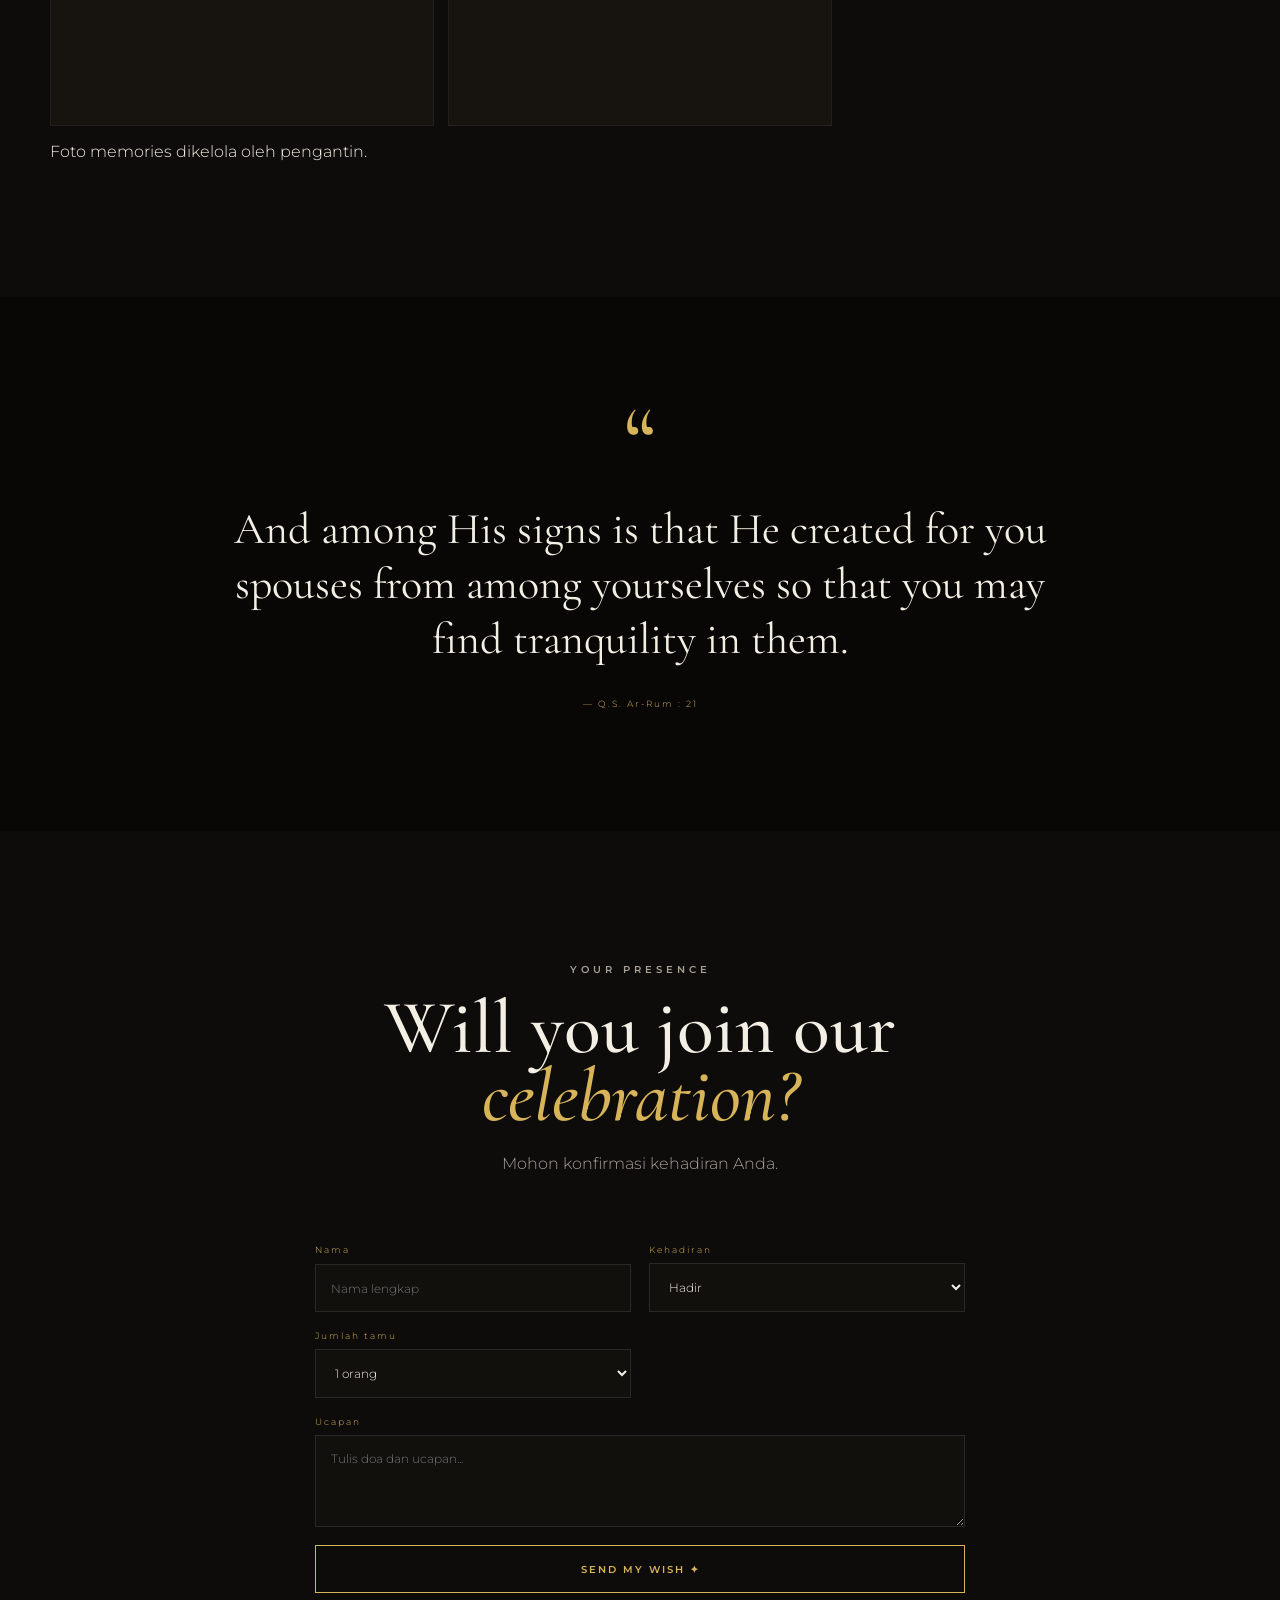
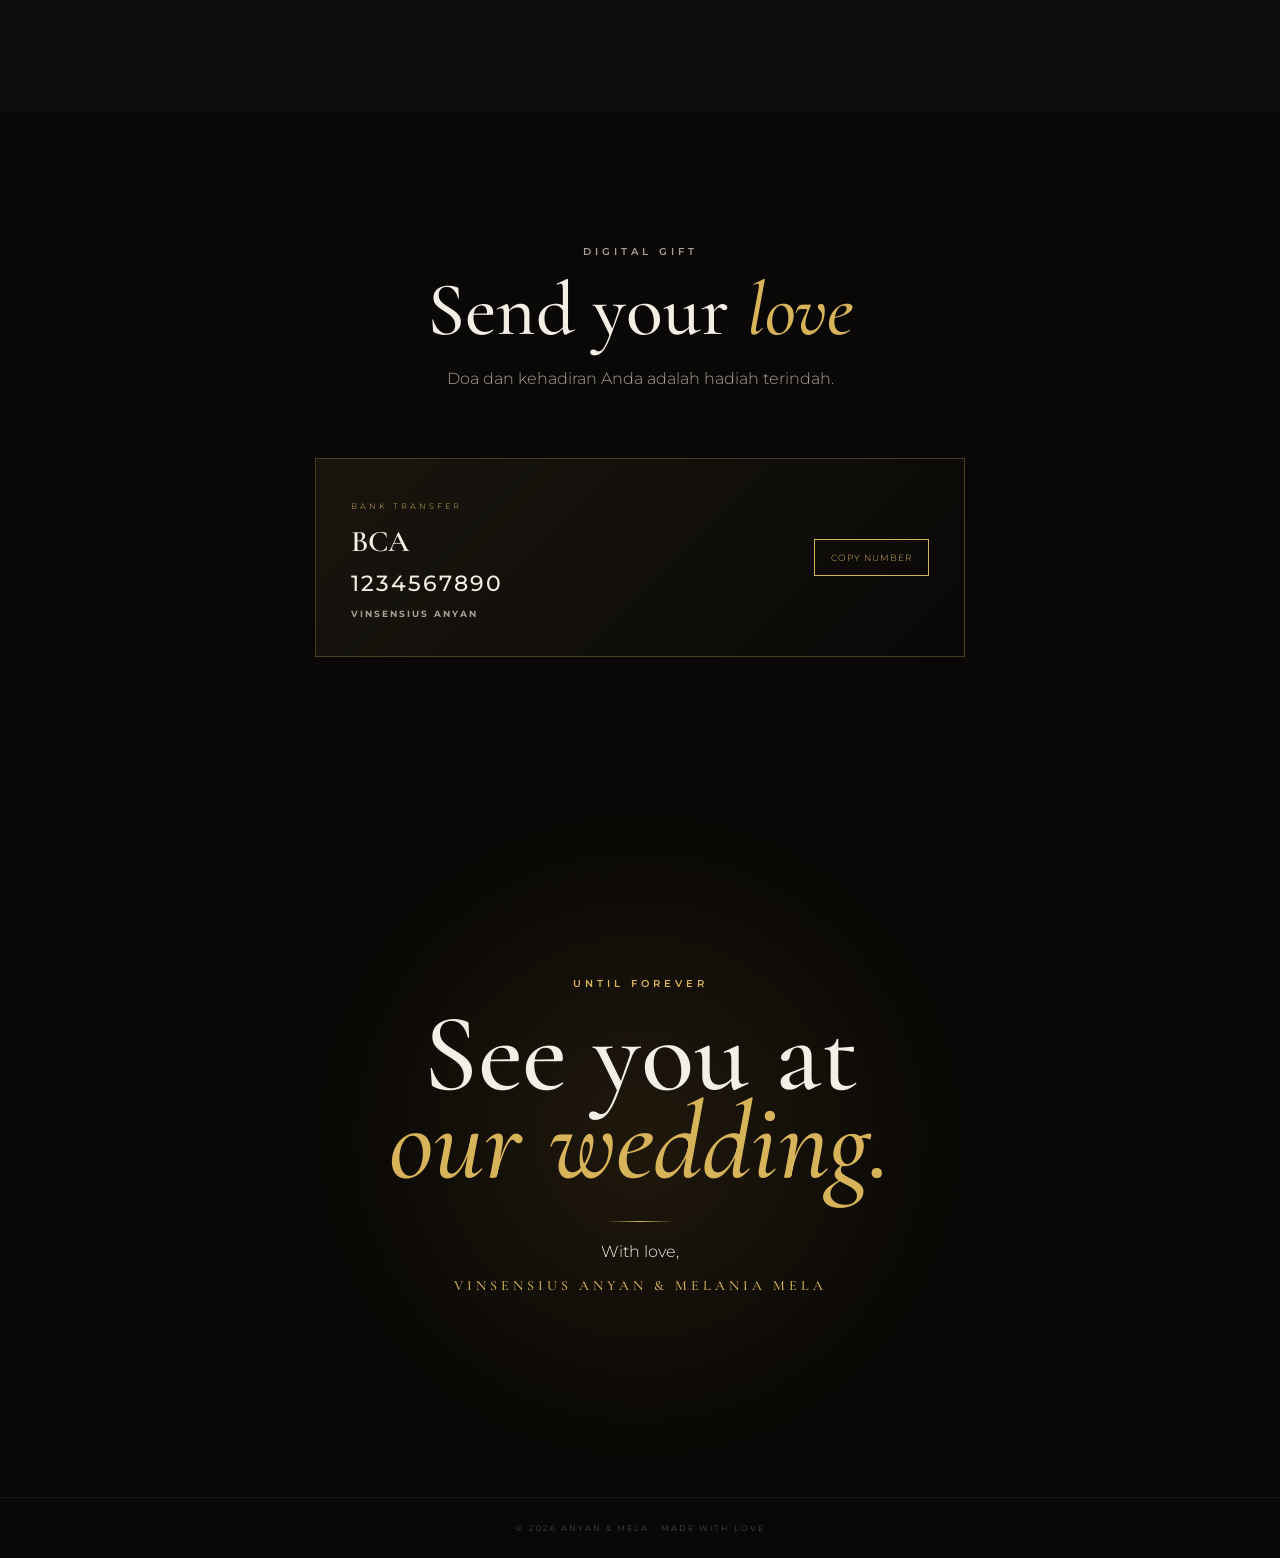
==== commit 2a7477e2: "Add files via upload" ====
--- a/index.html
+++ b/index.html
@@ -42,32 +42,82 @@
       <div class="container hero-content reveal"><p class="eyebrow">SAVE THE DATE</p><h2>Two souls.<br><em>One beautiful</em> story.</h2><p>29 December 2026 · Jakarta</p><a class="lux-btn small" href="#couple">DISCOVER OUR STORY</a></div>
     </section>
 
-    <section id="couple" class="section couple">
-      <div class="container">
-        <div class="section-head reveal"><p class="eyebrow">THE COUPLE</p><h2>Meet the <em>lovers</em></h2><div class="gold-line"></div></div>
-        <div class="couple-grid">
-          <article class="person reveal">
-            <div class="portrait portrait-frame">
-              <img id="groomPhoto" src="assets/images/groom.svg" alt="Vinsensius Anyan" onerror="this.style.display='none'">
-              <div class="portrait-empty"><span>PHOTO</span></div>
-            </div>
-            <p class="role">THE GROOM</p>
-            <h3>VINSENSIUS ANYAN</h3>
-            <p>Putra dari<br><b>Bapak Nama Ayah &amp; Ibu Nama Ibu</b></p>
-          </article>
-          <div class="amp reveal">&amp;</div>
-          <article class="person reveal">
-            <div class="portrait portrait-frame">
-              <img id="bridePhoto" src="assets/images/bride.svg" alt="Melania Mela" onerror="this.style.display='none'">
-              <div class="portrait-empty"><span>PHOTO</span></div>
-            </div>
-            <p class="role">THE BRIDE</p>
-            <h3>MELANIA MELA</h3>
-            <p>Putri dari<br><b>Bapak Nama Ayah &amp; Ibu Nama Ibu</b></p>
-          </article>
+<section id="couple" class="section couple">
+  <div class="container">
+
+    <div class="section-head reveal">
+      <p class="eyebrow">THE COUPLE</p>
+      <h2>Meet the <em>lovers</em></h2>
+      <div class="gold-line"></div>
+    </div>
+
+    <div class="couple-grid">
+
+      <!-- GROOM / FOTO 01 -->
+      <article class="person reveal">
+        <div class="portrait portrait-frame">
+
+    <div class="portrait">
+      <img
+        src="assets/images/0K0A3866-Edit.jpg"
+        alt="Melania Mela"
+        loading="eager"
+        decoding="async"
+      >
+    </div>
+
+          <div class="portrait-empty">
+            <span>PHOTO</span>
+          </div>
+
         </div>
-      </div>
-    </section>
+
+        <p class="role">THE GROOM</p>
+        <h3>VINSENSIUS ANYAN</h3>
+
+        <p>
+          Putra dari<br>
+          <b>Bapak Nama Ayah &amp; Ibu Nama Ibu</b>
+        </p>
+      </article>
+
+
+      <div class="amp reveal">&amp;</div>
+
+
+      <!-- BRIDE / FOTO 02 -->
+      <article class="person reveal">
+        <div class="portrait portrait-frame">
+
+  <div class="portrait">
+    <img
+        src="assets/images/0K0A3854-Edit.jpg"
+        alt="Melania Mela"
+        loading="eager"
+        decoding="async"
+    >
+  </div>
+
+          <div class="portrait-empty">
+            <span>PHOTO</span>
+          </div>
+
+        </div>
+
+        <p class="role">THE BRIDE</p>
+        <h3>MELANIA MELA</h3>
+
+        <p>
+          Putri dari<br>
+          <b>Bapak Nama Ayah &amp; Ibu Nama Ibu</b>
+        </p>
+
+      </article>
+
+    </div>
+  </div>
+</section>
+
 
     <section id="story" class="section story">
       <div class="container">
@@ -84,8 +134,8 @@
       <div class="container">
         <div class="section-head reveal"><p class="eyebrow">THE WEDDING DAY</p><h2>Save our <em>moment</em></h2></div>
         <div class="event-grid">
-          <article class="event-card reveal"><div class="event-icon">✦</div><p class="role">CEREMONY</p><h3>AKAD NIKAH</h3><strong>TUESDAY · 29 DECEMBER 2026</strong><p>09:00 WIB – selesai</p><p>Grand Ballroom<br>Jakarta, Indonesia</p><a class="text-link" href="https://maps.google.com" target="_blank" rel="noopener">VIEW MAP ↗</a></article>
-          <article class="event-card featured reveal"><div class="event-icon">♔</div><p class="role">CELEBRATION</p><h3>RECEPTION</h3><strong>TUESDAY · 29 DECEMBER 2026</strong><p>18:00 WIB – selesai</p><p>Grand Ballroom<br>Jakarta, Indonesia</p><a class="text-link" href="https://maps.google.com" target="_blank" rel="noopener">VIEW MAP ↗</a></article>
+          <article class="event-card reveal"><div class="event-icon">✦</div><p class="role">CEREMONY</p><h3>AKAD NIKAH</h3><strong>TUESDAY · 29 DECEMBER 2026</strong><p>09:00 WIB – selesai</p><p>Gereja Katedral Sintang<br>Kalimantan Barat, Indonesia</p><a class="text-link" href="https://maps.app.goo.gl/xjQsUwPKzsoezoMA7" target="_blank" rel="noopener">VIEW MAP ↗</a></article>
+          <article class="event-card featured reveal"><div class="event-icon">♔</div><p class="role">CELEBRATION</p><h3>RECEPTION</h3><strong>TUESDAY · 29 DECEMBER 2026</strong><p>13:00 WIB – selesai</p><p>Rumah Memplai Wanita<br>Kalimantan Barat, Indonesia</p><a class="text-link" href="https://maps.app.goo.gl/xjQsUwPKzsoezoMA7" target="_blank" rel="noopener">VIEW MAP ↗</a></article>
         </div>
         <div id="countdown" class="countdown reveal"><div><b id="days">00</b><span>DAYS</span></div><i>:</i><div><b id="hours">00</b><span>HOURS</span></div><i>:</i><div><b id="minutes">00</b><span>MINUTES</span></div><i>:</i><div><b id="seconds">00</b><span>SECONDS</span></div></div>
       </div>
@@ -95,12 +145,15 @@
       <div class="container">
         <div class="section-head reveal"><p class="eyebrow">MEMORIES</p><h2>Our visual <em>poetry</em></h2><p>Bagikan momen indah bersama kami.</p></div>
         <div id="photoGallery" class="gallery-grid">
-          <div class="photo"><img data-slot="photo01" src="assets/images/photo01.svg" alt="Wedding memory 01"></div>
-          <div class="photo"><img data-slot="photo02" src="assets/images/photo02.svg" alt="Wedding memory 02"></div>
-          <div class="photo"><img data-slot="photo03" src="assets/images/photo03.svg" alt="Wedding memory 03"></div>
-          <div class="photo"><img data-slot="photo04" src="assets/images/photo04.svg" alt="Wedding memory 04"></div>
-          <div class="photo"><img data-slot="photo05" src="assets/images/photo05.svg" alt="Wedding memory 05"></div>
-          <div class="photo"><img data-slot="photo06" src="assets/images/photo06.svg" alt="Wedding memory 06"></div>
+          <div class="photo"><img data-slot="photo01" src="assets/images/0K0A3777-Edit.jpg" alt="Wedding memory 01"></div>
+          <div class="photo"><img data-slot="photo02" src="assets/images/0K0A3763-Edit.jpg" alt="Wedding memory 02"></div>
+          <div class="photo"><img data-slot="photo03" src="assets/images/0K0A3835-Edit.jpg" alt="Wedding memory 03"></div>
+          <div class="photo"><img data-slot="photo04" src="assets/images/0K4A4161-Edit.jpg" alt="Wedding memory 04"></div>
+          <div class="photo"><img data-slot="photo05" src="assets/images/0K4A4117-Edit.jpg" alt="Wedding memory 05"></div>
+          <div class="photo"><img data-slot="photo06" src="assets/images/0K4A4187-Edit.jpg" alt="Wedding memory 06"></div>
+          <div class="photo"><img data-slot="photo01" src="assets/images/0K0A3743-Edit.jpg" alt="Wedding memory 01"></div>
+          <div class="photo"><img data-slot="photo01" src="assets/images/0K0A3809.JPG" alt="Wedding memory 01"></div>
+          <div class="photo"><img data-slot="photo01" src="assets/images/0K0A3779.JPG" alt="Wedding memory 01"></div>
         </div>
         <p class="gallery-private-note">Foto memories dikelola oleh pengantin.</p>
       </div>
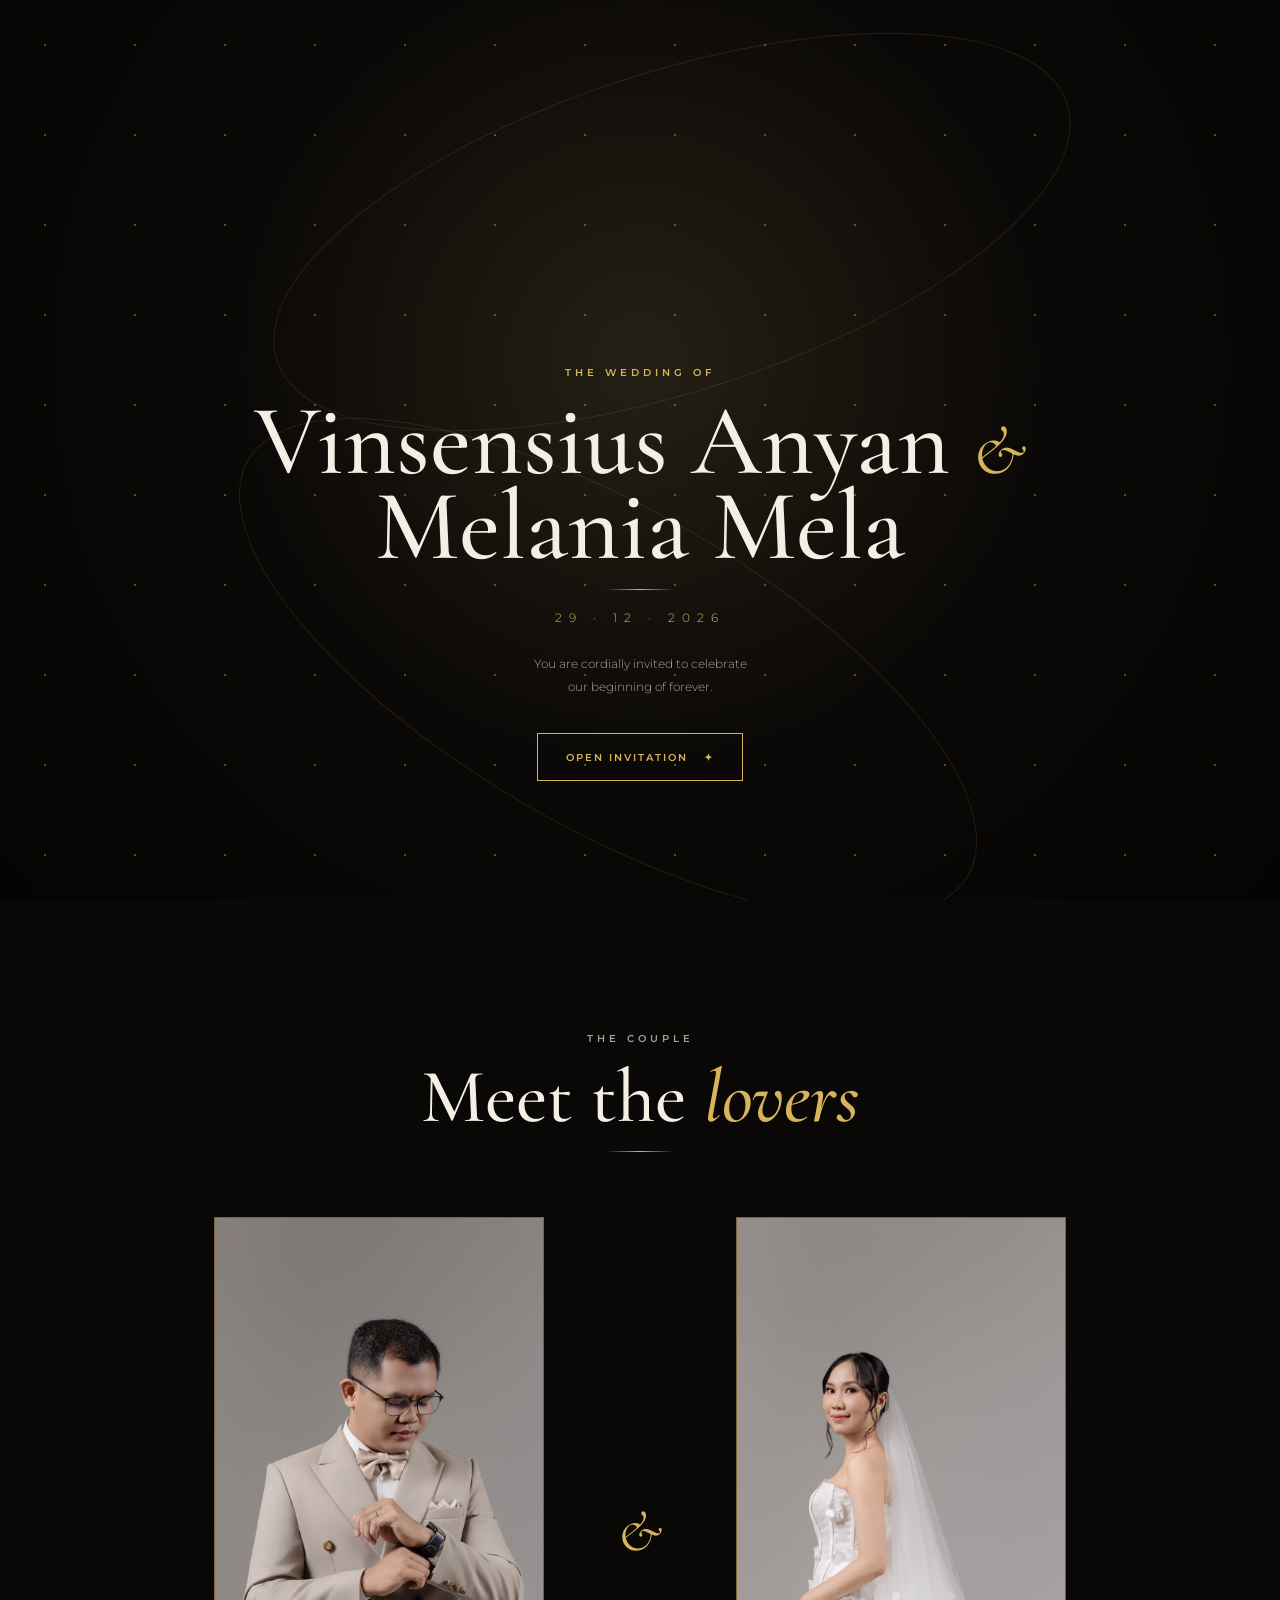
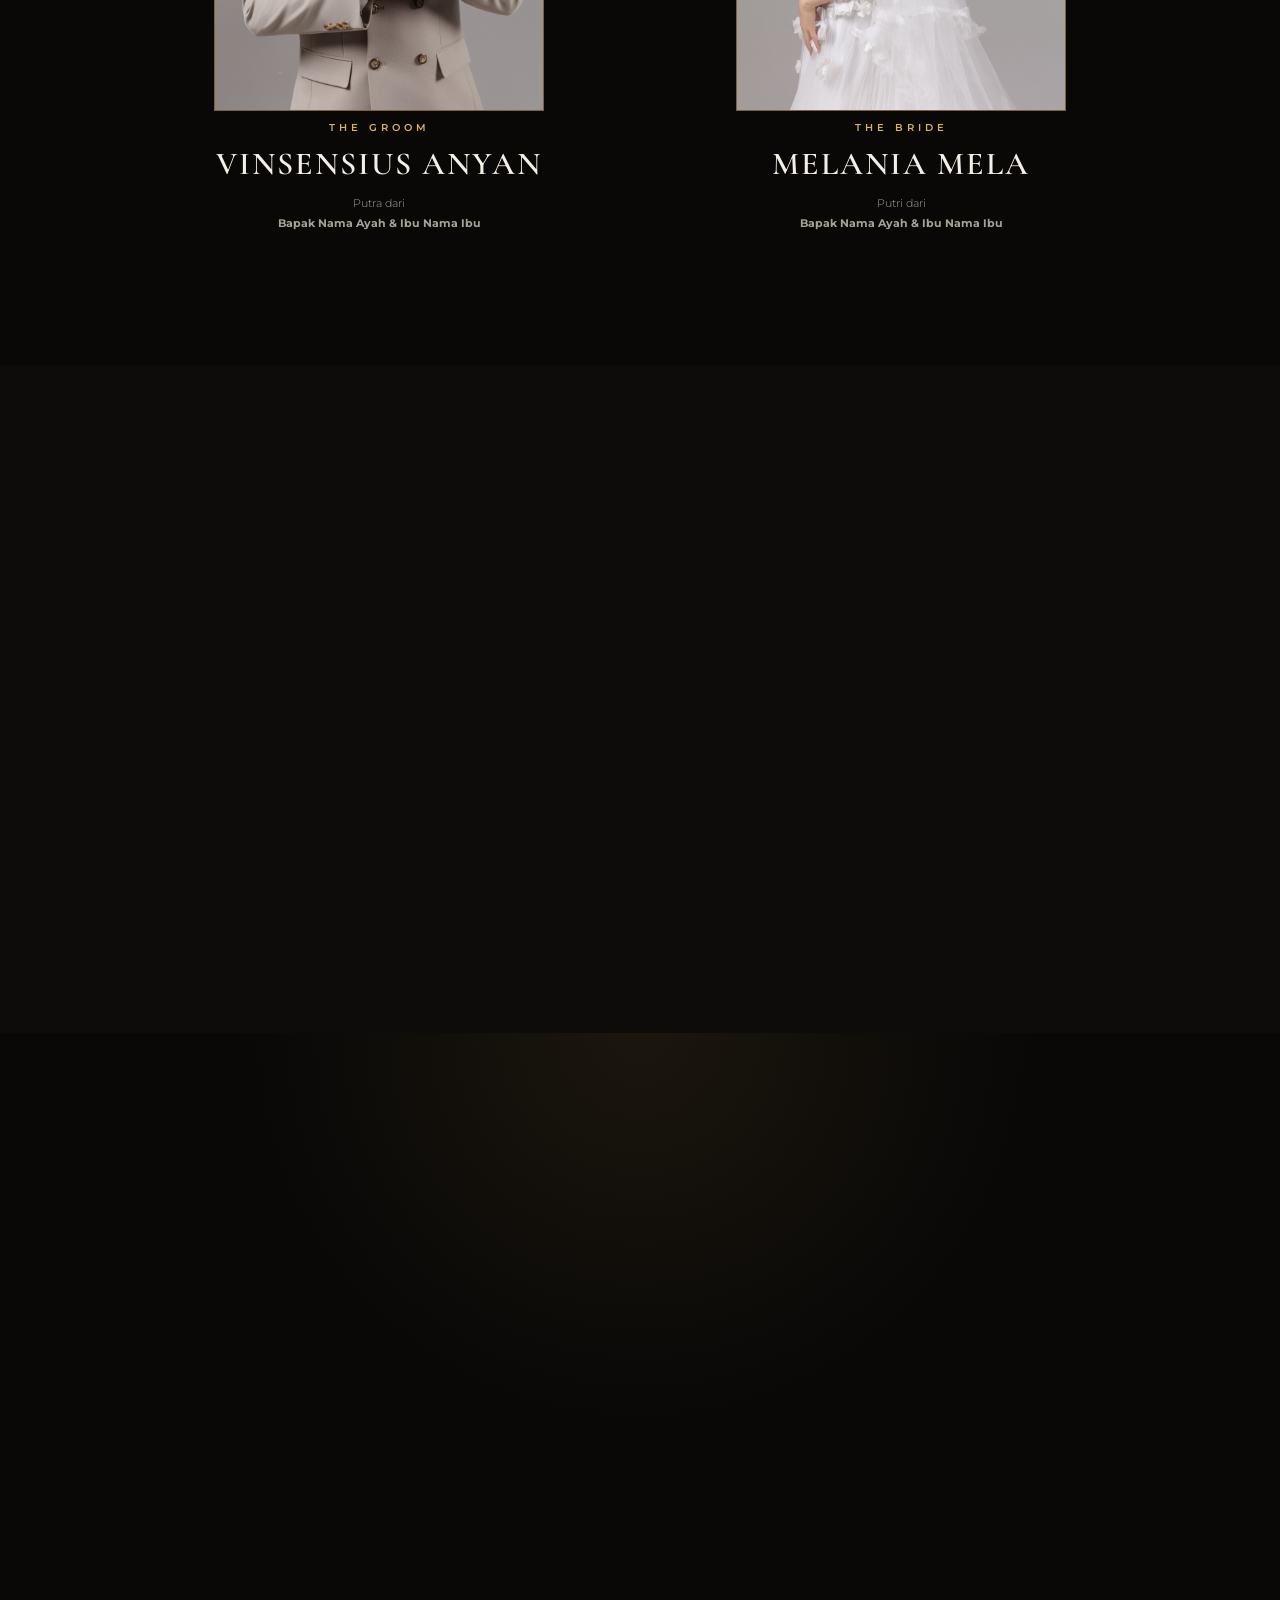
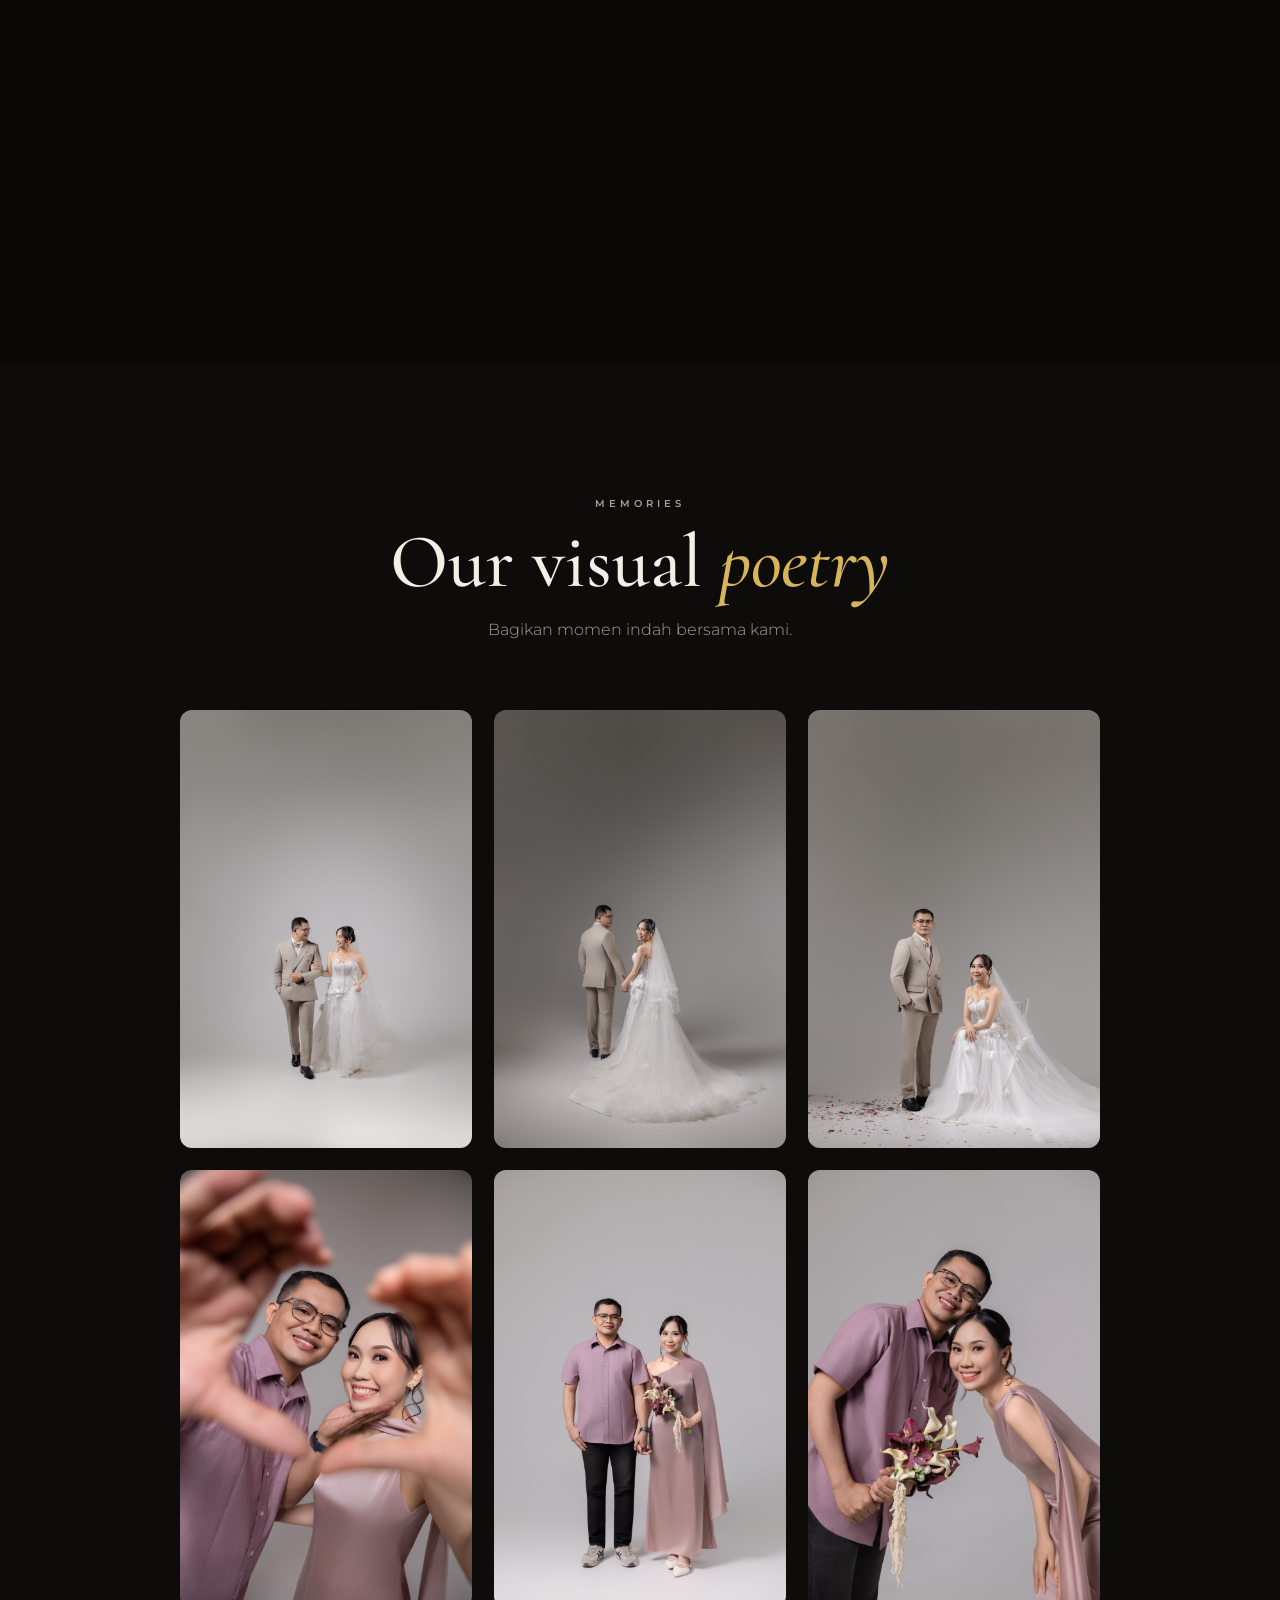
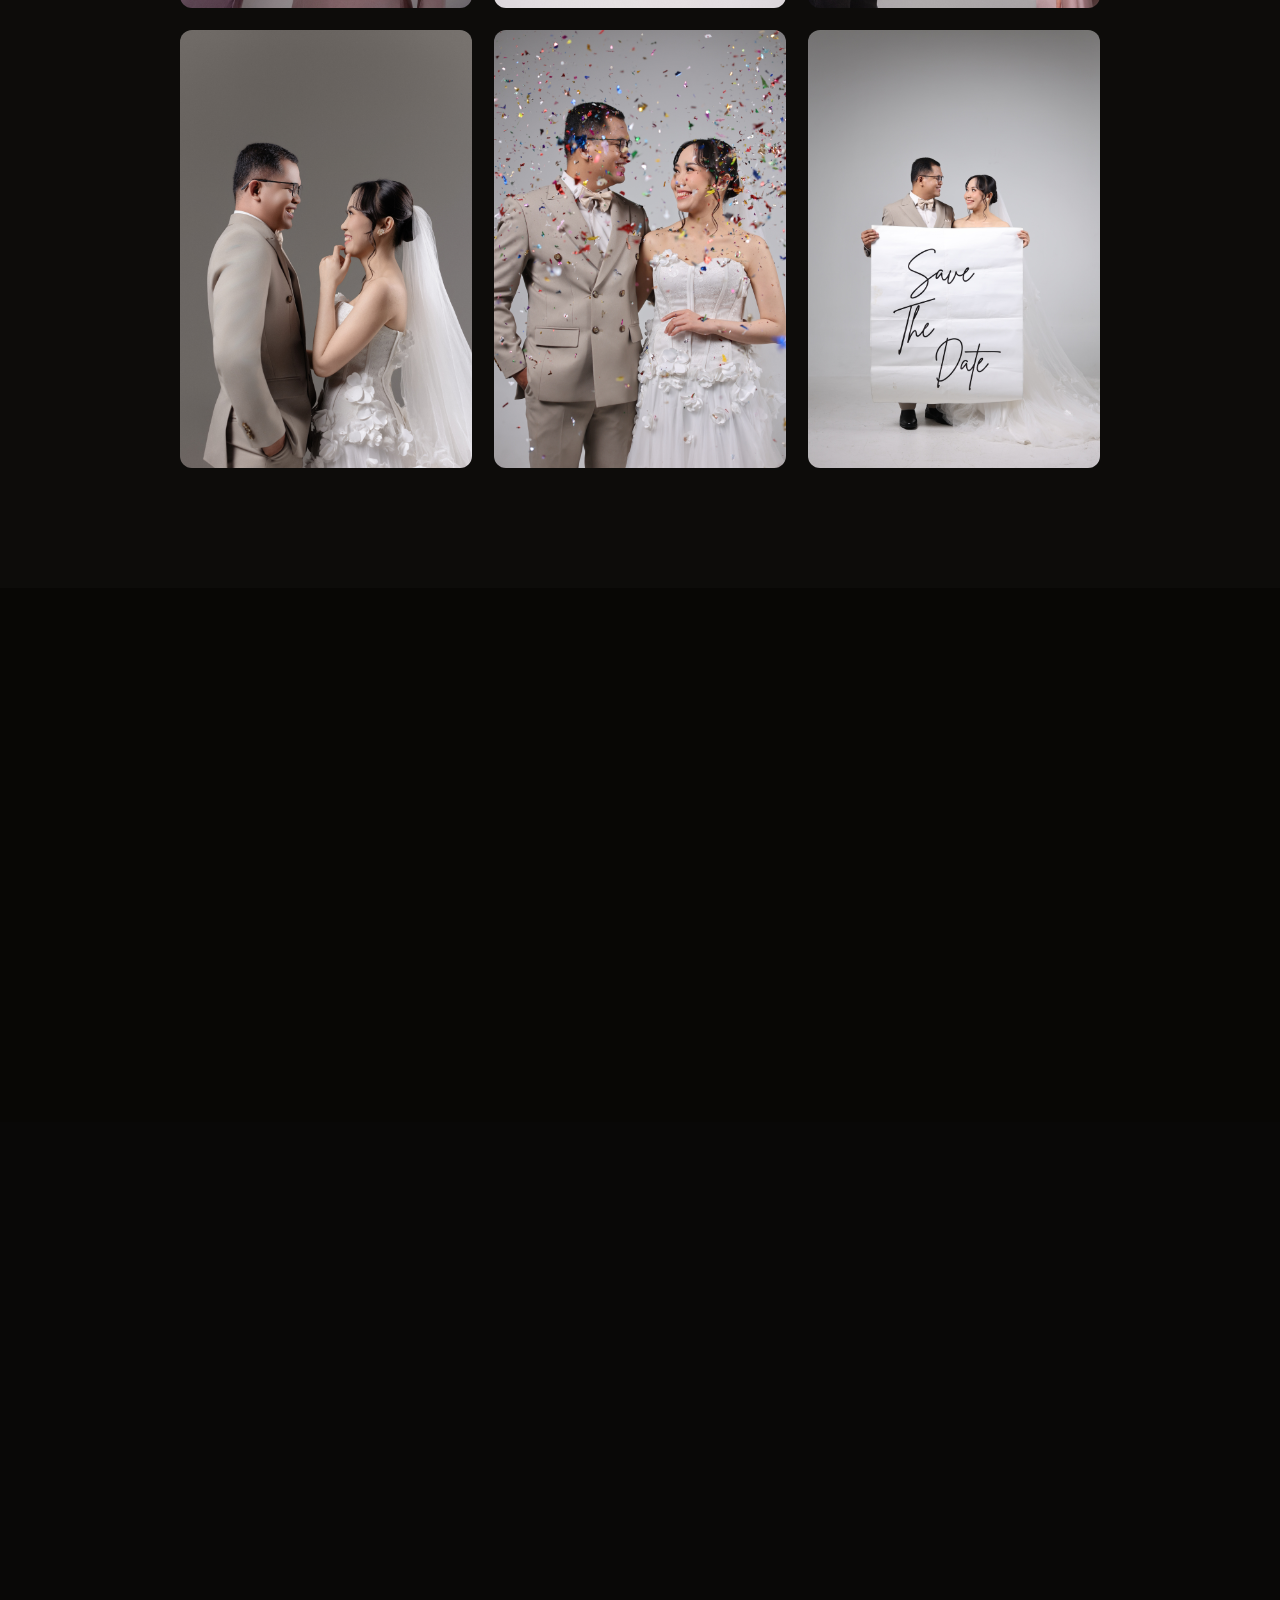
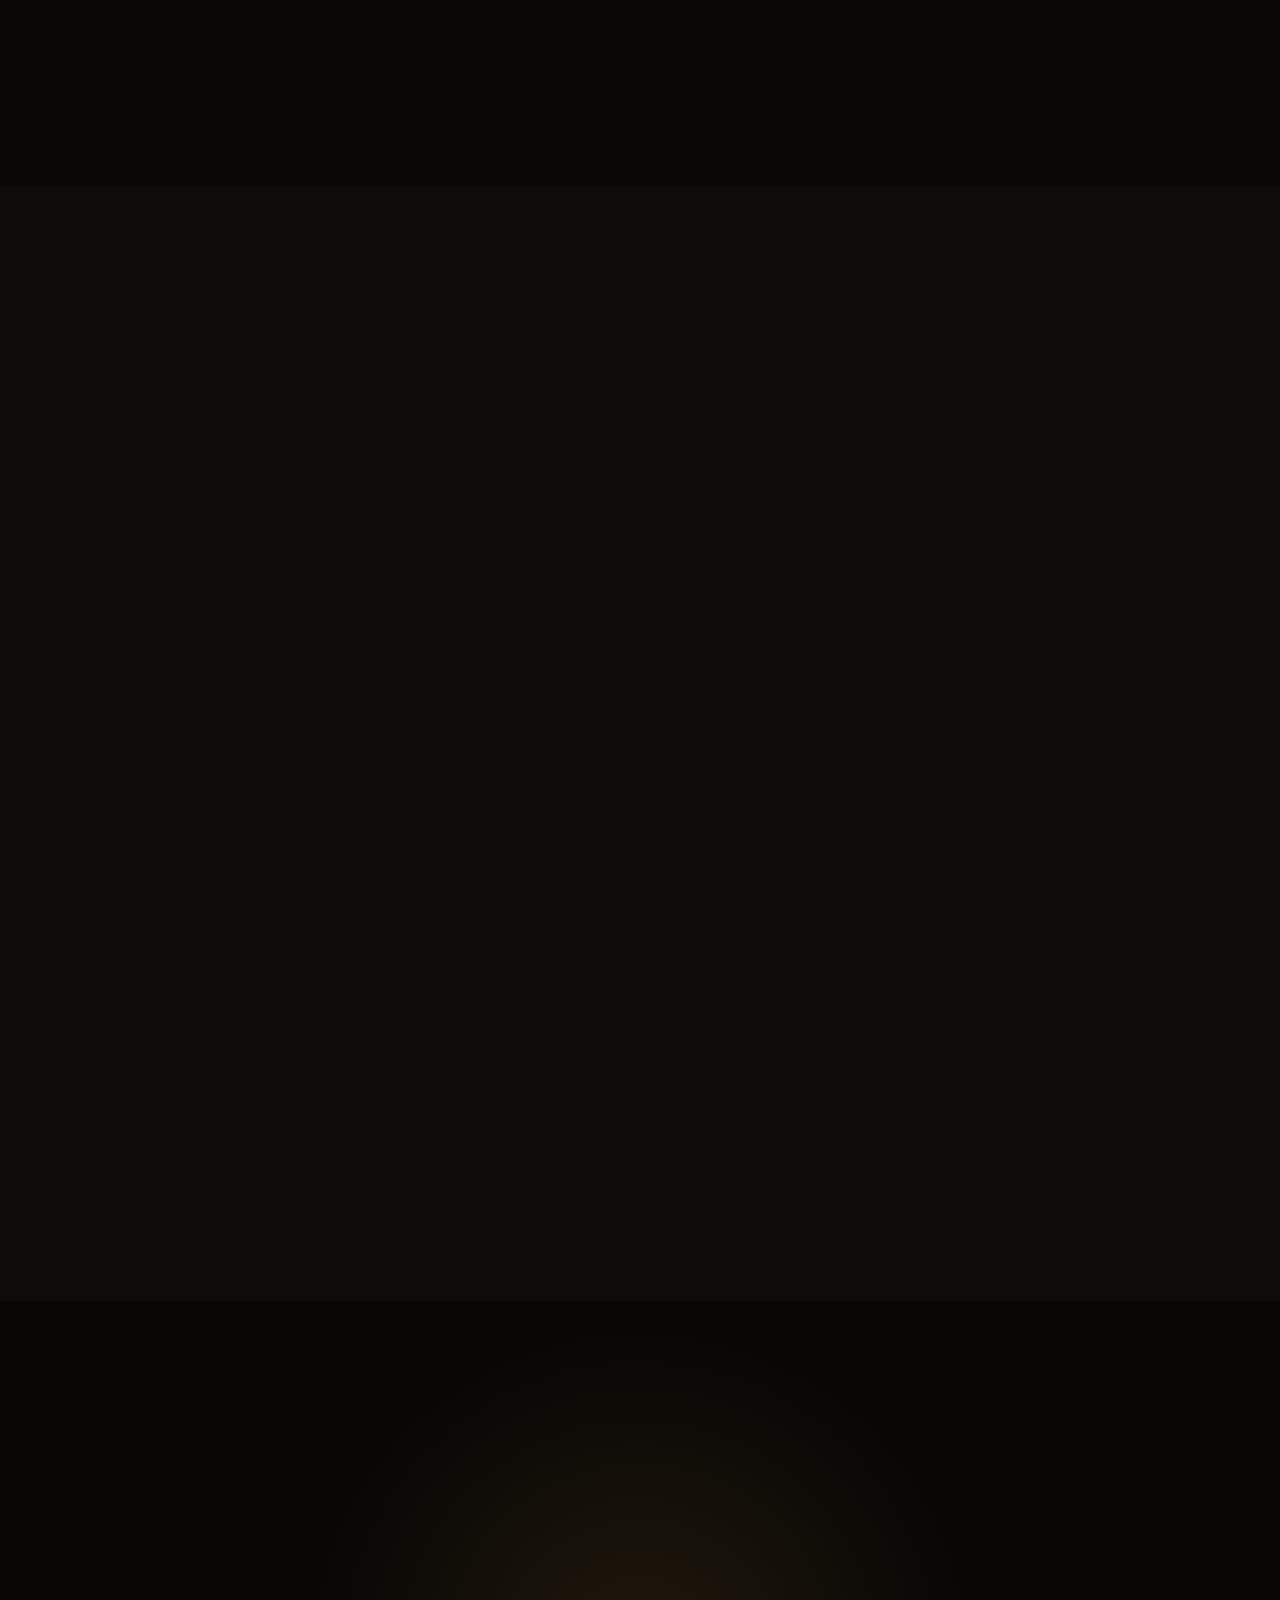
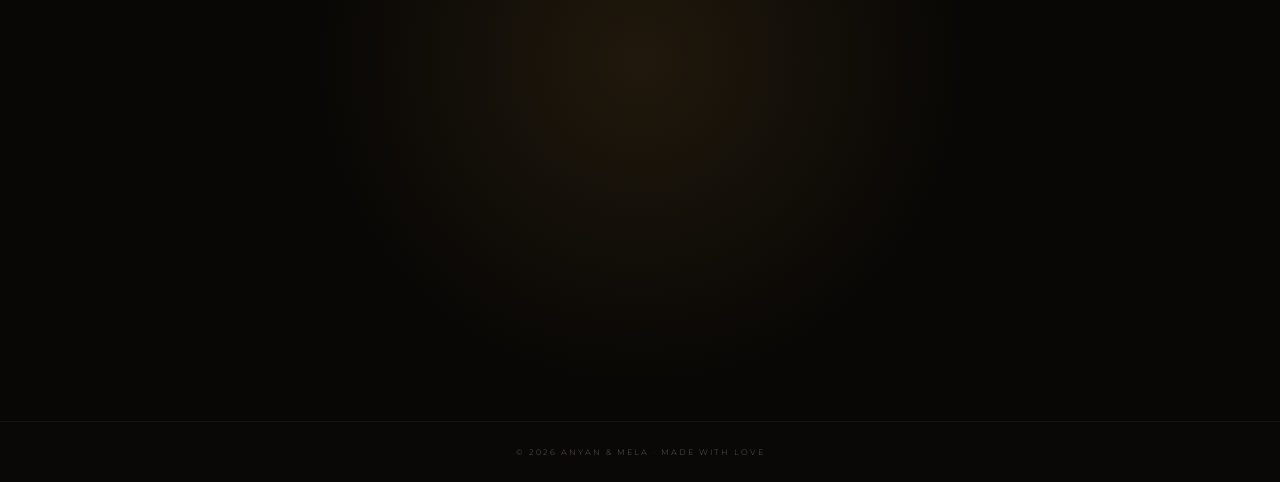
==== commit f227b009: "Add files via upload" ====
--- a/index.html
+++ b/index.html
@@ -42,82 +42,32 @@
       <div class="container hero-content reveal"><p class="eyebrow">SAVE THE DATE</p><h2>Two souls.<br><em>One beautiful</em> story.</h2><p>29 December 2026 · Jakarta</p><a class="lux-btn small" href="#couple">DISCOVER OUR STORY</a></div>
     </section>
 
-<section id="couple" class="section couple">
-  <div class="container">
-
-    <div class="section-head reveal">
-      <p class="eyebrow">THE COUPLE</p>
-      <h2>Meet the <em>lovers</em></h2>
-      <div class="gold-line"></div>
-    </div>
-
-    <div class="couple-grid">
-
-      <!-- GROOM / FOTO 01 -->
-      <article class="person reveal">
-        <div class="portrait portrait-frame">
-
-    <div class="portrait">
-      <img
-        src="assets/images/0K0A3866-Edit.jpg"
-        alt="Melania Mela"
-        loading="eager"
-        decoding="async"
-      >
-    </div>
-
-          <div class="portrait-empty">
-            <span>PHOTO</span>
-          </div>
-
+    <section id="couple" class="section couple">
+      <div class="container">
+        <div class="section-head reveal"><p class="eyebrow">THE COUPLE</p><h2>Meet the <em>lovers</em></h2><div class="gold-line"></div></div>
+        <div class="couple-grid">
+          <article class="person reveal">
+            <div class="portrait portrait-frame">
+              <img id="groomPhoto" src="assets/images/0K0A3866-Edit.jpg" alt="Vinsensius Anyan" onerror="this.style.display='none'">
+              <div class="portrait-empty"><span>PHOTO</span></div>
+            </div>
+            <p class="role">THE GROOM</p>
+            <h3>VINSENSIUS ANYAN</h3>
+            <p>Putra dari<br><b>Bapak Nama Ayah &amp; Ibu Nama Ibu</b></p>
+          </article>
+          <div class="amp reveal">&amp;</div>
+          <article class="person reveal">
+            <div class="portrait portrait-frame">
+              <img id="bridePhoto" src="assets/images/0K0A3854-Edit.jpg" alt="Melania Mela" onerror="this.style.display='none'">
+              <div class="portrait-empty"><span>PHOTO</span></div>
+            </div>
+            <p class="role">THE BRIDE</p>
+            <h3>MELANIA MELA</h3>
+            <p>Putri dari<br><b>Bapak Nama Ayah &amp; Ibu Nama Ibu</b></p>
+          </article>
         </div>
-
-        <p class="role">THE GROOM</p>
-        <h3>VINSENSIUS ANYAN</h3>
-
-        <p>
-          Putra dari<br>
-          <b>Bapak Nama Ayah &amp; Ibu Nama Ibu</b>
-        </p>
-      </article>
-
-
-      <div class="amp reveal">&amp;</div>
-
-
-      <!-- BRIDE / FOTO 02 -->
-      <article class="person reveal">
-        <div class="portrait portrait-frame">
-
-  <div class="portrait">
-    <img
-        src="assets/images/0K0A3854-Edit.jpg"
-        alt="Melania Mela"
-        loading="eager"
-        decoding="async"
-    >
-  </div>
-
-          <div class="portrait-empty">
-            <span>PHOTO</span>
-          </div>
-
-        </div>
-
-        <p class="role">THE BRIDE</p>
-        <h3>MELANIA MELA</h3>
-
-        <p>
-          Putri dari<br>
-          <b>Bapak Nama Ayah &amp; Ibu Nama Ibu</b>
-        </p>
-
-      </article>
-
-    </div>
-  </div>
-</section>
-
+      </div>
+    </section>
 
     <section id="story" class="section story">
       <div class="container">
@@ -134,8 +84,8 @@
       <div class="container">
         <div class="section-head reveal"><p class="eyebrow">THE WEDDING DAY</p><h2>Save our <em>moment</em></h2></div>
         <div class="event-grid">
-          <article class="event-card reveal"><div class="event-icon">✦</div><p class="role">CEREMONY</p><h3>AKAD NIKAH</h3><strong>TUESDAY · 29 DECEMBER 2026</strong><p>09:00 WIB – selesai</p><p>Gereja Katedral Sintang<br>Kalimantan Barat, Indonesia</p><a class="text-link" href="https://maps.app.goo.gl/xjQsUwPKzsoezoMA7" target="_blank" rel="noopener">VIEW MAP ↗</a></article>
-          <article class="event-card featured reveal"><div class="event-icon">♔</div><p class="role">CELEBRATION</p><h3>RECEPTION</h3><strong>TUESDAY · 29 DECEMBER 2026</strong><p>13:00 WIB – selesai</p><p>Rumah Memplai Wanita<br>Kalimantan Barat, Indonesia</p><a class="text-link" href="https://maps.app.goo.gl/xjQsUwPKzsoezoMA7" target="_blank" rel="noopener">VIEW MAP ↗</a></article>
+          <article class="event-card reveal"><div class="event-icon">✦</div><p class="role">CEREMONY</p><h3>AKAD NIKAH</h3><strong>TUESDAY · 29 DECEMBER 2026</strong><p>09:00 WIB – selesai</p><p>Grand Ballroom<br>Jakarta, Indonesia</p><a class="text-link" href="https://maps.google.com" target="_blank" rel="noopener">VIEW MAP ↗</a></article>
+          <article class="event-card featured reveal"><div class="event-icon">♔</div><p class="role">CELEBRATION</p><h3>RECEPTION</h3><strong>TUESDAY · 29 DECEMBER 2026</strong><p>18:00 WIB – selesai</p><p>Grand Ballroom<br>Jakarta, Indonesia</p><a class="text-link" href="https://maps.google.com" target="_blank" rel="noopener">VIEW MAP ↗</a></article>
         </div>
         <div id="countdown" class="countdown reveal"><div><b id="days">00</b><span>DAYS</span></div><i>:</i><div><b id="hours">00</b><span>HOURS</span></div><i>:</i><div><b id="minutes">00</b><span>MINUTES</span></div><i>:</i><div><b id="seconds">00</b><span>SECONDS</span></div></div>
       </div>
@@ -155,22 +105,30 @@
           <div class="photo"><img data-slot="photo01" src="assets/images/0K0A3809.JPG" alt="Wedding memory 01"></div>
           <div class="photo"><img data-slot="photo01" src="assets/images/0K0A3779.JPG" alt="Wedding memory 01"></div>
         </div>
-        <p class="gallery-private-note">Foto memories dikelola oleh pengantin.</p>
+        
       </div>
     </section>
 
     <section class="section quote"><div class="container quote-inner reveal"><span>“</span><blockquote>And among His signs is that He created for you spouses from among yourselves so that you may find tranquility in them.</blockquote><small>— Q.S. Ar-Rum : 21</small></div></section>
+    <section class="section gift"><div class="container"><div class="section-head reveal"><p class="eyebrow">DIGITAL GIFT</p><h2>Send your <em>love</em></h2><p>Doa dan kehadiran Anda adalah hadiah terindah.</p></div><div class="gift-card reveal"><div><span>BANK TRANSFER</span><h3>BCA</h3><p id="account">1234567890</p><b>VINSENSIUS ANYAN</b></div><button class="copy-btn" data-copy="1234567890">COPY NUMBER</button></div></div></section>
 
     <section id="rsvp" class="section rsvp">
       <div class="container">
         <div class="section-head reveal"><p class="eyebrow">YOUR PRESENCE</p><h2>Will you join our <em>celebration?</em></h2><p>Mohon konfirmasi kehadiran Anda.</p></div>
-        <form id="rsvpForm" class="rsvp-form reveal"><label>Nama<input required name="name" placeholder="Nama lengkap" autocomplete="name"></label><label>Kehadiran<select name="attendance"><option>Hadir</option><option>Tidak dapat hadir</option></select></label><label>Jumlah tamu<select name="guests"><option>1 orang</option><option>2 orang</option><option>3 orang</option><option>4 orang</option></select></label><label>Ucapan<textarea name="message" rows="4" placeholder="Tulis doa dan ucapan..."></textarea></label><button class="lux-btn" type="submit">SEND MY WISH ✦</button></form>
+        <form id="rsvpForm" class="rsvp-form reveal"><label>Nama<input required name="name" placeholder="Nama lengkap" autocomplete="name"></label><label>Kehadiran<select name="attendance"><option value="Hadir">Hadir</option><option value="Tidak Hadir">Tidak dapat hadir</option></select></label><label>Jumlah tamu<select name="guests"><option value="1">1 orang</option><option value="2">2 orang</option><option value="3">3 orang</option><option value="4">4 orang</option></select></label><label>Ucapan<textarea name="message" rows="4" placeholder="Tulis doa dan ucapan..."></textarea></label><button class="lux-btn" type="submit">SEND MY WISH ✦</button></form>
         <div id="thanks" class="thanks">Thank you for your beautiful wish. ♡</div>
+        <div class="wishes reveal">
+          <div class="section-head wishes-head">
+            <p class="eyebrow">FROM OUR GUESTS</p>
+            <h2>Warm <em>wishes</em></h2>
+            <div class="gold-line"></div>
+          </div>
+          <div id="wishesList" class="wishes-list">
+            <p class="empty-wishes">Belum ada ucapan. Jadilah yang pertama mengirim doa. ♡</p>
+          </div>
+        </div>
       </div>
     </section>
-
-    <section class="section gift"><div class="container"><div class="section-head reveal"><p class="eyebrow">DIGITAL GIFT</p><h2>Send your <em>love</em></h2><p>Doa dan kehadiran Anda adalah hadiah terindah.</p></div><div class="gift-card reveal"><div><span>BANK TRANSFER</span><h3>BCA</h3><p id="account">1234567890</p><b>VINSENSIUS ANYAN</b></div><button class="copy-btn" data-copy="1234567890">COPY NUMBER</button></div></div></section>
-
     <section class="closing section"><div class="container closing-content reveal"><p class="eyebrow">UNTIL FOREVER</p><h2>See you at<br><em>our wedding.</em></h2><div class="gold-line"></div><p>With love,</p><h3>VINSENSIUS ANYAN &amp; MELANIA MELA</h3></div></section>
   </main>
   <footer>© 2026 ANYAN &amp; MELA · MADE WITH LOVE</footer>
--- a/assets/css/style.css
+++ b/assets/css/style.css
@@ -1,16 +1,1439 @@
-:root{--bg:#090807;--bg2:#11100d;--text:#f4efe5;--muted:#a7a096;--gold:#d7b35a;--gold2:#8d6c2b;--line:rgba(215,179,90,.28);--max:1180px;--serif:'Cormorant Garamond',Georgia,serif;--sans:'Montserrat',Arial,sans-serif}
-*{box-sizing:border-box}html{scroll-behavior:smooth}body{margin:0;background:var(--bg);color:var(--text);font-family:var(--sans);font-weight:300;overflow-x:hidden}body.locked{overflow:hidden}a{color:inherit;text-decoration:none}button,input,select,textarea{font:inherit}button{cursor:pointer}.container{width:min(var(--max),calc(100% - 48px));margin:auto}.section{position:relative;padding:120px 0}.eyebrow,.role{letter-spacing:4px;font-size:10px;color:var(--gold);font-weight:600}.section-head{text-align:center;max-width:760px;margin:0 auto 65px}.section-head h2{font:500 clamp(44px,6vw,76px)/.9 var(--serif);margin:15px 0 20px}.section-head h2 em,.hero h2 em,.closing h2 em{color:var(--gold);font-style:italic}.section-head p{color:var(--muted);line-height:1.8}.gold-line{width:70px;height:1px;background:linear-gradient(90deg,transparent,var(--gold),transparent);margin:20px auto}.loader{position:fixed;inset:0;background:#070605;z-index:1000;display:grid;place-items:center;align-content:center;gap:18px;color:var(--gold);font-size:9px;letter-spacing:3px;transition:.7s}.loader.hide{opacity:0;visibility:hidden}.loader-ring{width:38px;height:38px;border:1px solid var(--gold2);border-top-color:var(--gold);border-radius:50%;animation:spin 1s linear infinite}@keyframes spin{to{transform:rotate(360deg)}}
-.cover{position:fixed;inset:0;z-index:900;display:grid;place-items:center;text-align:center;background:radial-gradient(circle at 50% 40%,#252015 0,#0b0907 48%,#050403 100%);transition:1s cubic-bezier(.77,0,.18,1);overflow:hidden}.cover.open{transform:translateY(-100%);visibility:hidden}.cover-content{width:min(900px,90%);position:relative;z-index:2}.cover h1{font:500 clamp(48px,8vw,100px)/.85 var(--serif);margin:20px 0}.cover h1 i{font-weight:400;color:var(--gold);font-size:.7em}.cover-date{letter-spacing:7px;color:var(--gold);font-size:12px}.invite{color:#aaa39a;line-height:1.9;font-size:12px;margin:28px 0 35px}.stars{position:absolute;inset:0;opacity:.4;background-image:radial-gradient(#d7b35a 1px,transparent 1px);background-size:90px 90px;animation:drift 25s linear infinite}.orbit{position:absolute;width:65vw;height:25vw;border:1px solid rgba(215,179,90,.13);border-radius:50%;transform:rotate(-18deg)}.orbit-a{top:8%;left:20%}.orbit-b{bottom:8%;right:20%;transform:rotate(30deg)}@keyframes drift{to{background-position:180px 180px}}
-.lux-btn{display:inline-flex;align-items:center;justify-content:center;gap:16px;min-height:48px;padding:0 28px;border:1px solid var(--gold);background:transparent;color:var(--gold);letter-spacing:2px;font-size:10px;font-weight:600;transition:.35s}.lux-btn:hover{background:var(--gold);color:#0a0805;box-shadow:0 10px 35px rgba(215,179,90,.18)}.lux-btn.small{margin-top:25px}.music-btn{position:fixed;right:25px;bottom:25px;z-index:100;border:1px solid var(--line);background:rgba(10,8,6,.85);backdrop-filter:blur(10px);color:var(--gold);width:46px;height:46px;border-radius:50%}.music-btn span{display:block;width:14px;height:1px;background:var(--gold);margin:2px auto;transform:rotate(-35deg)}
-.nav{position:fixed;top:0;left:0;right:0;height:76px;z-index:80;display:flex;align-items:center;justify-content:space-between;padding:0 42px;background:linear-gradient(rgba(5,4,3,.9),transparent);transition:.3s}.nav.scrolled{background:rgba(8,7,5,.92);backdrop-filter:blur(14px)}.brand{font:600 25px var(--serif);letter-spacing:2px}.brand span{color:var(--gold);font-size:15px}.nav nav{display:flex;gap:30px}.nav nav a{font-size:9px;letter-spacing:2px;color:#d1cbc1}.nav nav a:hover{color:var(--gold)}.menu-btn{display:none;background:none;border:0;width:38px;padding:5px}.menu-btn span{height:1px;background:var(--gold);display:block;margin:6px 0}
-.hero{min-height:100vh;display:grid;place-items:center;text-align:center;background:linear-gradient(180deg,rgba(5,4,3,.15),var(--bg)),url('../images/cover.jpg') center/cover no-repeat}.hero-overlay{position:absolute;inset:0;background:radial-gradient(circle at center,transparent 10%,rgba(5,4,3,.78) 90%)}.hero-content{position:relative;z-index:2}.hero h2{font:500 clamp(58px,9vw,118px)/.8 var(--serif);margin:18px 0}.hero p:not(.eyebrow){color:#bdb5a9;font-size:12px;letter-spacing:1px}
-.couple{background:linear-gradient(180deg,var(--bg),#0c0b09)}.couple-grid{display:grid;grid-template-columns:1fr 80px 1fr;align-items:center;max-width:900px;margin:auto;text-align:center}.portrait{position:relative;width:min(330px,100%);aspect-ratio:4/5;margin:0 auto 25px;overflow:hidden;border:1px solid var(--line);background:linear-gradient(135deg,#17140f,#080706)}.portrait img{position:relative;z-index:1;width:100%;height:100%;object-fit:cover;display:block}.portrait.empty img{display:none}.portrait-empty{position:absolute;inset:0;z-index:0;display:grid;place-items:center;color:#6d665d;letter-spacing:4px;font-size:10px}.portrait:not(.empty) .portrait-empty{display:none}.portrait-upload{position:absolute;left:50%;bottom:18px;z-index:4;transform:translate(-50%,10px);min-width:145px;padding:10px 16px;display:flex;align-items:center;justify-content:center;gap:8px;border:1px solid rgba(215,179,90,.75);background:rgba(7,6,4,.88);backdrop-filter:blur(10px);color:var(--gold);font-size:9px;letter-spacing:2px;font-weight:600;cursor:pointer;opacity:0;transition:.3s ease}.uploadable-portrait:hover .portrait-upload,.portrait-upload:focus{opacity:1;transform:translate(-50%,0)}.portrait-upload-icon{font:20px var(--serif);line-height:1}.portrait-loading{position:absolute;inset:0;z-index:5;display:none;place-items:center;background:rgba(5,4,3,.62);backdrop-filter:blur(4px);color:var(--gold);font-size:9px;letter-spacing:3px}.portrait.is-uploading .portrait-loading{display:grid}.person h3{font:600 32px var(--serif);letter-spacing:2px;margin:8px 0}.person p:last-child{font-size:11px;color:var(--muted);line-height:1.8}.amp{font:italic 58px var(--serif);color:var(--gold)}
-.story{background:#0d0c0a}.timeline{max-width:900px;margin:auto;display:grid;grid-template-columns:repeat(3,1fr);gap:22px}.story-card{padding:34px;border:1px solid rgba(255,255,255,.08);background:rgba(255,255,255,.015)}.story-card span{font:500 42px var(--serif);color:var(--gold)}.story-card h3{font-size:11px;letter-spacing:3px;margin:20px 0}.story-card p{font-size:11px;line-height:2;color:var(--muted)}
-.event{background:radial-gradient(circle at 50% 0,#1b160e 0,transparent 35%),#090807}.event-grid{display:grid;grid-template-columns:1fr 1fr;max-width:900px;margin:auto}.event-card{text-align:center;padding:55px 30px;border:1px solid rgba(215,179,90,.18)}.event-card.featured{background:linear-gradient(145deg,rgba(215,179,90,.1),transparent)}.event-icon{color:var(--gold);font-size:25px}.event-card h3{font:600 32px var(--serif);margin:12px}.event-card strong{font-size:9px;letter-spacing:2px}.event-card p{color:var(--muted);font-size:11px;line-height:1.8}.text-link{display:inline-block;margin-top:12px;color:var(--gold);font-size:9px;letter-spacing:2px;border-bottom:1px solid var(--gold)}.countdown{display:flex;justify-content:center;align-items:center;gap:25px;margin-top:70px}.countdown div{text-align:center;min-width:80px}.countdown b{display:block;font:500 44px var(--serif);color:var(--gold)}.countdown span{font-size:8px;letter-spacing:2px;color:var(--muted)}.countdown i{color:var(--gold2);font-style:normal}
-.gallery{background:#0d0c0a}.gallery-grid{display:grid;grid-template-columns:repeat(3,1fr);grid-auto-rows:260px;gap:14px}.photo{overflow:hidden;background:#17130e;border:1px solid rgba(255,255,255,.05)}.photo:nth-child(1),.photo:nth-child(4){grid-row:span 2}.photo img{width:100%;height:100%;object-fit:cover;display:block;transition:1s}.photo img:hover{transform:scale(1.06)}.photo img[src$="photo01.jpg"],.photo img[src$="photo02.jpg"],.photo img[src$="photo03.jpg"],.photo img[src$="photo04.jpg"],.photo img[src$="photo05.jpg"],.photo img[src$="photo06.jpg"]{background:linear-gradient(135deg,#17130e,#0b0907)}.upload-box{margin:40px auto 0;text-align:center}.upload-button{width:min(500px,100%);min-height:145px;margin:auto;display:flex;flex-direction:column;align-items:center;justify-content:center;gap:8px;border:1px dashed rgba(215,179,90,.5);color:var(--gold);cursor:pointer;transition:.3s}.upload-button:hover{background:rgba(215,179,90,.05);border-color:var(--gold)}.upload-icon{font:300 35px var(--serif)}.upload-button span:not(.upload-icon){font-size:10px;font-weight:600;letter-spacing:2px}.upload-button small{font-size:9px;color:#777067}.upload-status{min-height:25px;margin-top:14px;color:var(--muted);font-size:10px}.upload-preview{position:relative}.upload-preview img{width:100%;height:100%;object-fit:cover}
-.quote{background:#080705;text-align:center}.quote-inner{max-width:850px}.quote-inner>span{font:100px/0.5 var(--serif);color:var(--gold)}blockquote{font:400 clamp(27px,4vw,44px)/1.25 var(--serif);margin:25px 0}.quote small{color:var(--gold);letter-spacing:2px;font-size:9px}
-.rsvp{background:#0d0c0a}.rsvp-form{max-width:650px;margin:auto;display:grid;grid-template-columns:1fr 1fr;gap:18px}.rsvp-form label{display:grid;gap:8px;color:var(--gold);font-size:9px;letter-spacing:2px}.rsvp-form label:nth-child(4),.rsvp-form button{grid-column:1/-1}.rsvp-form input,.rsvp-form select,.rsvp-form textarea{width:100%;background:#12100d;border:1px solid rgba(255,255,255,.1);color:var(--text);padding:15px;outline:0;font-size:12px}.rsvp-form input:focus,.rsvp-form select:focus,.rsvp-form textarea:focus{border-color:var(--gold)}.rsvp-form textarea{resize:vertical}.thanks{display:none;text-align:center;color:var(--gold);margin:30px}.thanks.show{display:block}
-.gift-card{max-width:650px;margin:auto;border:1px solid var(--line);padding:35px;display:flex;justify-content:space-between;align-items:center;background:linear-gradient(135deg,rgba(215,179,90,.08),transparent)}.gift-card span{font-size:8px;letter-spacing:3px;color:var(--gold)}.gift-card h3{font:600 30px var(--serif);margin:10px 0}.gift-card p{font:500 22px var(--sans);letter-spacing:2px;margin:5px 0}.gift-card b{font-size:9px;letter-spacing:2px;color:var(--muted)}.copy-btn{border:1px solid var(--gold);background:transparent;color:var(--gold);padding:12px 16px;font-size:9px;letter-spacing:1px}.closing{min-height:80vh;display:grid;place-items:center;text-align:center;background:radial-gradient(circle at center,#20180c 0,transparent 45%),#080705}.closing h2{font:500 clamp(60px,9vw,110px)/.8 var(--serif);margin:20px 0 35px}.closing h3{font:500 14px var(--serif);letter-spacing:4px;color:var(--gold)}footer{text-align:center;padding:25px;color:#625d55;font-size:8px;letter-spacing:2px;border-top:1px solid rgba(255,255,255,.05)}.toast{position:fixed;left:50%;bottom:30px;transform:translate(-50%,20px);background:#e5d9bd;color:#0b0906;padding:12px 20px;font-size:10px;letter-spacing:1px;opacity:0;pointer-events:none;transition:.3s;z-index:300}.toast.show{opacity:1;transform:translate(-50%,0)}.reveal{opacity:0;transform:translateY(25px);transition:opacity .8s,transform .8s}.reveal.visible{opacity:1;transform:none}
-@media(max-width:800px){.container{width:min(100% - 30px,var(--max))}.section{padding:85px 0}.nav{height:65px;padding:0 18px}.menu-btn{display:block}.nav nav{position:absolute;top:65px;left:12px;right:12px;padding:15px;background:rgba(9,8,7,.97);border:1px solid var(--line);display:none;flex-direction:column;gap:0}.nav.open nav{display:flex}.nav nav a{padding:15px 10px;border-bottom:1px solid rgba(255,255,255,.06)}.couple-grid{grid-template-columns:1fr;gap:20px}.amp{order:2}.person:last-child{order:3}.timeline,.event-grid{grid-template-columns:1fr}.event-card{padding:38px 20px}.gallery-grid{grid-template-columns:repeat(2,1fr);grid-auto-rows:190px;gap:8px}.gallery-grid .photo:nth-child(1),.gallery-grid .photo:nth-child(4){grid-row:span 2}.countdown{gap:8px}.countdown div{min-width:54px}.countdown b{font-size:31px}.countdown i{font-size:12px}.rsvp-form{grid-template-columns:1fr}.rsvp-form label:nth-child(4),.rsvp-form button{grid-column:auto}.gift-card{padding:25px;gap:18px;align-items:flex-end}.gift-card p{font-size:17px}.copy-btn{white-space:nowrap}.cover h1{line-height:.9}.music-btn{right:16px;bottom:16px}}
-@media(max-width:430px){.hero h2{font-size:54px}.section-head h2{font-size:48px}.portrait{max-width:290px}.portrait-upload{opacity:1;transform:translate(-50%,0);bottom:12px;min-width:138px;padding:9px 12px}.gallery-grid{grid-auto-rows:155px}.gift-card{display:block}.copy-btn{margin-top:20px}.countdown span{font-size:6px;letter-spacing:1px}.countdown b{font-size:27px}}
-@media(prefers-reduced-motion:reduce){*{scroll-behavior:auto!important;animation:none!important;transition:none!important}.reveal{opacity:1;transform:none}}
+:root {
+    --bg: #090807;
+    --bg2: #11100d;
+    --text: #f4efe5;
+    --muted: #a7a096;
+    --gold: #d7b35a;
+    --gold2: #8d6c2b;
+    --line: rgba(215, 179, 90, 0.28);
+    --max: 1180px;
+
+    --serif: "Cormorant Garamond", Georgia, serif;
+    --sans: "Montserrat", Arial, sans-serif;
+}
+
+/* =========================================================
+   RESET
+========================================================= */
+
+* {
+    box-sizing: border-box;
+}
+
+html {
+    scroll-behavior: smooth;
+}
+
+body {
+    margin: 0;
+    background: var(--bg);
+    color: var(--text);
+    font-family: var(--sans);
+    font-weight: 300;
+    overflow-x: hidden;
+}
+
+body.locked {
+    overflow: hidden;
+}
+
+img {
+    max-width: 100%;
+}
+
+a {
+    color: inherit;
+    text-decoration: none;
+}
+
+button,
+input,
+select,
+textarea {
+    font: inherit;
+}
+
+button {
+    cursor: pointer;
+}
+
+
+/* =========================================================
+   GLOBAL
+========================================================= */
+
+.container {
+    width: min(var(--max), calc(100% - 48px));
+    margin: auto;
+}
+
+.section {
+    position: relative;
+    padding: 120px 0;
+}
+
+.eyebrow,
+.role {
+    color: var(--gold);
+    font-size: 10px;
+    font-weight: 600;
+    letter-spacing: 4px;
+}
+
+.section-head {
+    max-width: 760px;
+    margin: 0 auto 65px;
+    text-align: center;
+}
+
+.section-head h2 {
+    margin: 15px 0 20px;
+    font: 500 clamp(44px, 6vw, 76px) / 0.9 var(--serif);
+}
+
+.section-head h2 em,
+.hero h2 em,
+.closing h2 em {
+    color: var(--gold);
+    font-style: italic;
+}
+
+.section-head p {
+    color: var(--muted);
+    line-height: 1.8;
+}
+
+.gold-line {
+    width: 70px;
+    height: 1px;
+    margin: 20px auto;
+    background: linear-gradient(
+        90deg,
+        transparent,
+        var(--gold),
+        transparent
+    );
+}
+
+
+/* =========================================================
+   LOADER
+========================================================= */
+
+.loader {
+    position: fixed;
+    inset: 0;
+    z-index: 1000;
+
+    display: grid;
+    place-items: center;
+    align-content: center;
+    gap: 18px;
+
+    background: #070605;
+    color: var(--gold);
+
+    font-size: 9px;
+    letter-spacing: 3px;
+
+    transition: 0.7s;
+}
+
+.loader.hide {
+    opacity: 0;
+    visibility: hidden;
+}
+
+.loader-ring {
+    width: 38px;
+    height: 38px;
+
+    border: 1px solid var(--gold2);
+    border-top-color: var(--gold);
+    border-radius: 50%;
+
+    animation: spin 1s linear infinite;
+}
+
+@keyframes spin {
+    to {
+        transform: rotate(360deg);
+    }
+}
+
+
+/* =========================================================
+   COVER
+========================================================= */
+
+.cover {
+    position: fixed;
+    inset: 0;
+    z-index: 900;
+
+    display: grid;
+    place-items: center;
+
+    overflow: hidden;
+
+    text-align: center;
+
+    background:
+        radial-gradient(
+            circle at 50% 40%,
+            #252015 0,
+            #0b0907 48%,
+            #050403 100%
+        );
+
+    transition: 1s cubic-bezier(0.77, 0, 0.18, 1);
+}
+
+.cover.open {
+    transform: translateY(-100%);
+    visibility: hidden;
+}
+
+.cover-content {
+    position: relative;
+    z-index: 2;
+    width: min(900px, 90%);
+}
+
+.cover h1 {
+    margin: 20px 0;
+    font: 500 clamp(48px, 8vw, 100px) / 0.85 var(--serif);
+}
+
+.cover h1 i {
+    color: var(--gold);
+    font-size: 0.7em;
+    font-weight: 400;
+}
+
+.cover-date {
+    color: var(--gold);
+    font-size: 12px;
+    letter-spacing: 7px;
+}
+
+.invite {
+    margin: 28px 0 35px;
+
+    color: #aaa39a;
+
+    font-size: 12px;
+    line-height: 1.9;
+}
+
+.stars {
+    position: absolute;
+    inset: 0;
+
+    opacity: 0.4;
+
+    background-image:
+        radial-gradient(
+            #d7b35a 1px,
+            transparent 1px
+        );
+
+    background-size: 90px 90px;
+
+    animation: drift 25s linear infinite;
+}
+
+@keyframes drift {
+    to {
+        background-position: 180px 180px;
+    }
+}
+
+.orbit {
+    position: absolute;
+
+    width: 65vw;
+    height: 25vw;
+
+    border: 1px solid rgba(215, 179, 90, 0.13);
+    border-radius: 50%;
+
+    transform: rotate(-18deg);
+}
+
+.orbit-a {
+    top: 8%;
+    left: 20%;
+}
+
+.orbit-b {
+    right: 20%;
+    bottom: 8%;
+    transform: rotate(30deg);
+}
+
+
+/* =========================================================
+   BUTTON
+========================================================= */
+
+.lux-btn {
+    display: inline-flex;
+    align-items: center;
+    justify-content: center;
+    gap: 16px;
+
+    min-height: 48px;
+    padding: 0 28px;
+
+    border: 1px solid var(--gold);
+
+    background: transparent;
+    color: var(--gold);
+
+    font-size: 10px;
+    font-weight: 600;
+    letter-spacing: 2px;
+
+    transition: 0.35s;
+}
+
+.lux-btn:hover {
+    background: var(--gold);
+    color: #0a0805;
+    box-shadow: 0 10px 35px rgba(215, 179, 90, 0.18);
+}
+
+.lux-btn.small {
+    margin-top: 25px;
+}
+
+
+/* =========================================================
+   MUSIC BUTTON
+========================================================= */
+
+.music-btn {
+    position: fixed;
+    right: 25px;
+    bottom: 25px;
+    z-index: 100;
+
+    width: 46px;
+    height: 46px;
+
+    border: 1px solid var(--line);
+    border-radius: 50%;
+
+    background: rgba(10, 8, 6, 0.85);
+    backdrop-filter: blur(10px);
+
+    color: var(--gold);
+}
+
+.music-btn span {
+    display: block;
+
+    width: 14px;
+    height: 1px;
+
+    margin: 2px auto;
+
+    background: var(--gold);
+
+    transform: rotate(-35deg);
+}
+
+
+/* =========================================================
+   NAVIGATION
+========================================================= */
+
+.nav {
+    position: fixed;
+    top: 0;
+    left: 0;
+    right: 0;
+    z-index: 80;
+
+    display: flex;
+    align-items: center;
+    justify-content: space-between;
+
+    height: 76px;
+    padding: 0 42px;
+
+    background: linear-gradient(
+        rgba(5, 4, 3, 0.9),
+        transparent
+    );
+
+    transition: 0.3s;
+}
+
+.nav.scrolled {
+    background: rgba(8, 7, 5, 0.92);
+    backdrop-filter: blur(14px);
+}
+
+.brand {
+    font: 600 25px var(--serif);
+    letter-spacing: 2px;
+}
+
+.brand span {
+    color: var(--gold);
+    font-size: 15px;
+}
+
+.nav nav {
+    display: flex;
+    gap: 30px;
+}
+
+.nav nav a {
+    color: #d1cbc1;
+
+    font-size: 9px;
+    letter-spacing: 2px;
+}
+
+.nav nav a:hover {
+    color: var(--gold);
+}
+
+.menu-btn {
+    display: none;
+
+    width: 38px;
+    padding: 5px;
+
+    border: 0;
+    background: none;
+}
+
+.menu-btn span {
+    display: block;
+
+    height: 1px;
+    margin: 6px 0;
+
+    background: var(--gold);
+}
+
+
+/* =========================================================
+   HERO
+========================================================= */
+
+.hero {
+    position: relative;
+
+    display: grid;
+    place-items: center;
+
+    min-height: 100vh;
+
+    text-align: center;
+
+    background:
+        linear-gradient(
+            180deg,
+            rgba(5, 4, 3, 0.15),
+            var(--bg)
+        ),
+        url("../images/cover.jpg")
+        center / cover no-repeat;
+}
+
+.hero-names {
+  text-align: center;
+  line-height: 0.95;
+  margin: 20px auto;
+}
+
+.hero-names .groom-name,
+.hero-names .bride-name {
+  display: block;
+  font-family: "Cormorant Garamond", serif;
+  font-size: clamp(52px, 7vw, 82px);
+  font-weight: 500;
+  letter-spacing: -1px;
+  color: #f4efe5;
+}
+
+.hero-names .ampersand {
+  display: inline-block;
+  font-family: "Cormorant Garamond", serif;
+  font-size: clamp(38px, 5vw, 58px);
+  color: #d7b35a;
+  margin: 2px 0;
+}
+
+.hero-overlay {
+    position: absolute;
+    inset: 0;
+
+    background:
+        radial-gradient(
+            circle at center,
+            transparent 10%,
+            rgba(5, 4, 3, 0.78) 90%
+        );
+}
+
+.hero-content {
+    position: relative;
+    z-index: 2;
+}
+
+.hero h2 {
+    margin: 18px 0;
+
+    font: 500 clamp(58px, 9vw, 118px) / 0.8 var(--serif);
+}
+
+.hero p:not(.eyebrow) {
+    color: #bdb5a9;
+
+    font-size: 12px;
+    letter-spacing: 1px;
+}
+
+
+/* =========================
+   COUPLE PHOTO - HD
+   ========================= */
+
+.couple-grid {
+  display: grid;
+  grid-template-columns: 1fr auto 1fr;
+  align-items: center;
+  gap: 50px;
+  max-width: 900px;
+  margin: 0 auto;
+}
+
+.person {
+  text-align: center;
+}
+
+.person .photo,
+.person .person-photo,
+.person img {
+  width: 100%;
+  max-width: 330px;
+  margin: 0 auto;
+}
+
+/* Foto portrait */
+.person img {
+  display: block;
+  width: 100%;
+  max-width: 330px;
+  height: auto;
+  margin: 0 auto;
+
+  object-fit: contain;
+  filter: none;
+  opacity: 1;
+
+  border: 1px solid rgba(215, 179, 90, 0.55);
+}
+
+
+/*
+   Sedikit efek saat hover.
+   Tidak memakai blur supaya foto tetap tajam.
+*/
+
+.portrait:hover img {
+    transform: scale(1.015);
+}
+
+
+/* EMPTY PORTRAIT */
+
+.portrait.empty img {
+    display: none;
+}
+
+.portrait-empty {
+    position: absolute;
+    inset: 0;
+    z-index: 0;
+
+    display: grid;
+    place-items: center;
+
+    color: #6d665d;
+
+    font-size: 10px;
+    letter-spacing: 4px;
+}
+
+.portrait:not(.empty) .portrait-empty {
+    display: none;
+}
+
+
+/* UPLOAD BUTTON */
+
+.portrait-upload {
+    position: absolute;
+    left: 50%;
+    bottom: 18px;
+    z-index: 4;
+
+    display: flex;
+    align-items: center;
+    justify-content: center;
+    gap: 8px;
+
+    min-width: 145px;
+    padding: 10px 16px;
+
+    border: 1px solid rgba(215, 179, 90, 0.75);
+
+    background: rgba(7, 6, 4, 0.88);
+    backdrop-filter: blur(10px);
+
+    color: var(--gold);
+
+    font-size: 9px;
+    font-weight: 600;
+    letter-spacing: 2px;
+
+    cursor: pointer;
+
+    opacity: 0;
+
+    transform: translate(-50%, 10px);
+
+    transition: 0.3s ease;
+}
+
+.uploadable-portrait:hover .portrait-upload,
+.portrait-upload:focus {
+    opacity: 1;
+    transform: translate(-50%, 0);
+}
+
+.portrait-upload-icon {
+    font: 20px var(--serif);
+    line-height: 1;
+}
+
+
+/* UPLOAD LOADING */
+
+.portrait-loading {
+    position: absolute;
+    inset: 0;
+    z-index: 5;
+
+    display: none;
+    place-items: center;
+
+    background: rgba(5, 4, 3, 0.62);
+    backdrop-filter: blur(4px);
+
+    color: var(--gold);
+
+    font-size: 9px;
+    letter-spacing: 3px;
+}
+
+.portrait.is-uploading .portrait-loading {
+    display: grid;
+}
+
+
+/* COUPLE TEXT */
+
+.person h3 {
+    margin: 8px 0;
+
+    font: 600 32px var(--serif);
+    letter-spacing: 2px;
+}
+
+.person p:last-child {
+    color: var(--muted);
+
+    font-size: 11px;
+    line-height: 1.8;
+}
+
+.amp {
+    color: var(--gold);
+
+    font: italic 58px var(--serif);
+}
+
+
+/* =========================================================
+   STORY
+========================================================= */
+
+.story {
+    background: #0d0c0a;
+}
+
+.timeline {
+    display: grid;
+
+    grid-template-columns: repeat(3, 1fr);
+    gap: 22px;
+
+    max-width: 900px;
+    margin: auto;
+}
+
+.story-card {
+    padding: 34px;
+
+    border: 1px solid rgba(255, 255, 255, 0.08);
+
+    background: rgba(255, 255, 255, 0.015);
+}
+
+.story-card span {
+    color: var(--gold);
+
+    font: 500 42px var(--serif);
+}
+
+.story-card h3 {
+    margin: 20px 0;
+
+    font-size: 11px;
+    letter-spacing: 3px;
+}
+
+.story-card p {
+    color: var(--muted);
+
+    font-size: 11px;
+    line-height: 2;
+}
+
+
+/* =========================================================
+   EVENT
+========================================================= */
+
+.event {
+    background:
+        radial-gradient(
+            circle at 50% 0,
+            #1b160e 0,
+            transparent 35%
+        ),
+        #090807;
+}
+
+.event-grid {
+    display: grid;
+
+    grid-template-columns: 1fr 1fr;
+
+    max-width: 900px;
+    margin: auto;
+}
+
+.event-card {
+    padding: 55px 30px;
+
+    border: 1px solid rgba(215, 179, 90, 0.18);
+
+    text-align: center;
+}
+
+.event-card.featured {
+    background:
+        linear-gradient(
+            145deg,
+            rgba(215, 179, 90, 0.1),
+            transparent
+        );
+}
+
+.event-icon {
+    color: var(--gold);
+    font-size: 25px;
+}
+
+.event-card h3 {
+    margin: 12px;
+
+    font: 600 32px var(--serif);
+}
+
+.event-card strong {
+    font-size: 9px;
+    letter-spacing: 2px;
+}
+
+.event-card p {
+    color: var(--muted);
+
+    font-size: 11px;
+    line-height: 1.8;
+}
+
+.text-link {
+    display: inline-block;
+
+    margin-top: 12px;
+
+    border-bottom: 1px solid var(--gold);
+
+    color: var(--gold);
+
+    font-size: 9px;
+    letter-spacing: 2px;
+}
+
+
+/* =========================================================
+   COUNTDOWN
+========================================================= */
+
+.countdown {
+    display: flex;
+    align-items: center;
+    justify-content: center;
+    gap: 25px;
+
+    margin-top: 70px;
+}
+
+.countdown div {
+    min-width: 80px;
+    text-align: center;
+}
+
+.countdown b {
+    display: block;
+
+    color: var(--gold);
+
+    font: 500 44px var(--serif);
+}
+
+.countdown span {
+    color: var(--muted);
+
+    font-size: 8px;
+    letter-spacing: 2px;
+}
+
+.countdown i {
+    color: var(--gold2);
+    font-style: normal;
+}
+
+
+/* =========================================================
+   GALLERY
+========================================================= */
+
+.gallery {
+    background: #0d0c0a;
+}
+
+.gallery-grid {
+  display: grid;
+  grid-template-columns: repeat(3, 1fr);
+  gap: 22px;
+  max-width: 920px;
+  margin: 0 auto;
+}
+
+.gallery-grid .photo {
+  width: 100%;
+  aspect-ratio: 2 / 3;
+  overflow: hidden;
+  border-radius: 12px;
+  background: #111;
+}
+
+.gallery-grid .photo img {
+  width: 100%;
+  height: 100%;
+  display: block;
+
+  /* tampilkan foto secara utuh */
+  object-fit: contain;
+  object-position: center;
+
+  /* jangan kasih filter/efek yang bikin soft */
+  filter: none;
+  image-rendering: auto;
+}
+
+/* Tablet */
+@media (max-width: 768px) {
+  .gallery-grid {
+    grid-template-columns: repeat(2, 1fr);
+    gap: 14px;
+    max-width: 600px;
+  }
+}
+
+/* HP */
+@media (max-width: 480px) {
+  .gallery-grid {
+    grid-template-columns: repeat(2, 1fr);
+    gap: 10px;
+  }
+
+  .gallery-grid .photo {
+    aspect-ratio: 3 / 4;
+    border-radius: 8px;
+  }
+}
+
+/* =========================================================
+   UPLOAD
+========================================================= */
+
+.upload-box {
+    margin: 40px auto 0;
+    text-align: center;
+}
+
+.upload-button {
+    display: flex;
+
+    flex-direction: column;
+    align-items: center;
+    justify-content: center;
+    gap: 8px;
+
+    width: min(500px, 100%);
+    min-height: 145px;
+
+    margin: auto;
+
+    border: 1px dashed rgba(215, 179, 90, 0.5);
+
+    color: var(--gold);
+
+    cursor: pointer;
+
+    transition: 0.3s;
+}
+
+.upload-button:hover {
+    background: rgba(215, 179, 90, 0.05);
+    border-color: var(--gold);
+}
+
+.upload-icon {
+    font: 300 35px var(--serif);
+}
+
+.upload-button span:not(.upload-icon) {
+    font-size: 10px;
+    font-weight: 600;
+    letter-spacing: 2px;
+}
+
+.upload-button small {
+    color: #777067;
+    font-size: 9px;
+}
+
+.upload-status {
+    min-height: 25px;
+
+    margin-top: 14px;
+
+    color: var(--muted);
+
+    font-size: 10px;
+}
+
+.upload-preview {
+    position: relative;
+}
+
+.upload-preview img {
+    width: 100%;
+    height: 100%;
+    object-fit: cover;
+}
+
+
+/* =========================================================
+   QUOTE
+========================================================= */
+
+.quote {
+    background: #080705;
+    text-align: center;
+}
+
+.quote-inner {
+    max-width: 850px;
+}
+
+.quote-inner > span {
+    color: var(--gold);
+
+    font: 100px / 0.5 var(--serif);
+}
+
+blockquote {
+    margin: 25px 0;
+
+    font: 400 clamp(27px, 4vw, 44px) / 1.25 var(--serif);
+}
+
+.quote small {
+    color: var(--gold);
+
+    font-size: 9px;
+    letter-spacing: 2px;
+}
+
+
+/* =========================================================
+   RSVP
+========================================================= */
+
+.rsvp {
+    background: #0d0c0a;
+}
+
+.rsvp-form {
+    display: grid;
+
+    grid-template-columns: 1fr 1fr;
+    gap: 18px;
+
+    max-width: 650px;
+    margin: auto;
+}
+
+.rsvp-form label {
+    display: grid;
+    gap: 8px;
+
+    color: var(--gold);
+
+    font-size: 9px;
+    letter-spacing: 2px;
+}
+
+.rsvp-form label:nth-child(4),
+.rsvp-form button {
+    grid-column: 1 / -1;
+}
+
+.rsvp-form input,
+.rsvp-form select,
+.rsvp-form textarea {
+    width: 100%;
+
+    padding: 15px;
+
+    border: 1px solid rgba(255, 255, 255, 0.1);
+
+    outline: 0;
+
+    background: #12100d;
+    color: var(--text);
+
+    font-size: 12px;
+}
+
+.rsvp-form input:focus,
+.rsvp-form select:focus,
+.rsvp-form textarea:focus {
+    border-color: var(--gold);
+}
+
+.rsvp-form textarea {
+    resize: vertical;
+}
+
+.thanks {
+    display: none;
+
+    margin: 30px;
+
+    color: var(--gold);
+
+    text-align: center;
+}
+
+.thanks.show {
+    display: block;
+}
+
+
+/* =========================================================
+   GIFT
+========================================================= */
+
+.gift-card {
+    display: flex;
+    align-items: center;
+    justify-content: space-between;
+    gap: 20px;
+
+    max-width: 650px;
+    margin: auto;
+    padding: 35px;
+
+    border: 1px solid var(--line);
+
+    background:
+        linear-gradient(
+            135deg,
+            rgba(215, 179, 90, 0.08),
+            transparent
+        );
+}
+
+.gift-card span {
+    color: var(--gold);
+
+    font-size: 8px;
+    letter-spacing: 3px;
+}
+
+.gift-card h3 {
+    margin: 10px 0;
+
+    font: 600 30px var(--serif);
+}
+
+.gift-card p {
+    margin: 5px 0;
+
+    font: 500 22px var(--sans);
+    letter-spacing: 2px;
+}
+
+.gift-card b {
+    color: var(--muted);
+
+    font-size: 9px;
+    letter-spacing: 2px;
+}
+
+.copy-btn {
+    padding: 12px 16px;
+
+    border: 1px solid var(--gold);
+
+    background: transparent;
+    color: var(--gold);
+
+    font-size: 9px;
+    letter-spacing: 1px;
+}
+
+
+/* =========================================================
+   CLOSING
+========================================================= */
+
+.closing {
+    display: grid;
+    place-items: center;
+
+    min-height: 80vh;
+
+    background:
+        radial-gradient(
+            circle at center,
+            #20180c 0,
+            transparent 45%
+        ),
+        #080705;
+
+    text-align: center;
+}
+
+.closing h2 {
+    margin: 20px 0 35px;
+
+    font: 500 clamp(60px, 9vw, 110px) / 0.8 var(--serif);
+}
+
+.closing h3 {
+    color: var(--gold);
+
+    font: 500 14px var(--serif);
+    letter-spacing: 4px;
+}
+
+footer {
+    padding: 25px;
+
+    border-top: 1px solid rgba(255, 255, 255, 0.05);
+
+    color: #625d55;
+
+    font-size: 8px;
+    letter-spacing: 2px;
+
+    text-align: center;
+}
+
+
+/* =========================================================
+   TOAST
+========================================================= */
+
+.toast {
+    position: fixed;
+    left: 50%;
+    bottom: 30px;
+    z-index: 300;
+
+    padding: 12px 20px;
+
+    background: #e5d9bd;
+    color: #0b0906;
+
+    font-size: 10px;
+    letter-spacing: 1px;
+
+    opacity: 0;
+    pointer-events: none;
+
+    transform: translate(-50%, 20px);
+
+    transition: 0.3s;
+}
+
+.toast.show {
+    opacity: 1;
+    transform: translate(-50%, 0);
+}
+
+
+/* =========================================================
+   REVEAL ANIMATION
+========================================================= */
+
+.reveal {
+    opacity: 0;
+
+    transform: translateY(25px);
+
+    transition:
+        opacity 0.8s,
+        transform 0.8s;
+}
+
+.reveal.visible {
+    opacity: 1;
+    transform: none;
+}
+
+
+/* =========================================================
+   TABLET / MOBILE
+========================================================= */
+
+@media (max-width: 800px) {
+
+    .container {
+        width: min(100% - 30px, var(--max));
+    }
+
+    .section {
+        padding: 85px 0;
+    }
+
+    .nav {
+        height: 65px;
+        padding: 0 18px;
+    }
+
+    .menu-btn {
+        display: block;
+    }
+
+    .nav nav {
+        position: absolute;
+        top: 65px;
+        left: 12px;
+        right: 12px;
+
+        display: none;
+        flex-direction: column;
+        gap: 0;
+
+        padding: 15px;
+
+        border: 1px solid var(--line);
+
+        background: rgba(9, 8, 7, 0.97);
+    }
+
+    .nav.open nav {
+        display: flex;
+    }
+
+    .nav nav a {
+        padding: 15px 10px;
+
+        border-bottom: 1px solid rgba(255, 255, 255, 0.06);
+    }
+
+    .couple-grid {
+        grid-template-columns: 1fr;
+        gap: 20px;
+    }
+
+    .amp {
+        order: 2;
+    }
+
+    .person:last-child {
+        order: 3;
+    }
+
+    .timeline,
+    .event-grid {
+        grid-template-columns: 1fr;
+    }
+
+    .event-card {
+        padding: 38px 20px;
+    }
+
+    .gallery-grid {
+        grid-template-columns: repeat(2, 1fr);
+        grid-auto-rows: 190px;
+        gap: 8px;
+    }
+
+    .gallery-grid .photo:nth-child(1),
+    .gallery-grid .photo:nth-child(4) {
+        grid-row: span 2;
+    }
+
+    .countdown {
+        gap: 8px;
+    }
+
+    .countdown div {
+        min-width: 54px;
+    }
+
+    .countdown b {
+        font-size: 31px;
+    }
+
+    .rsvp-form {
+        grid-template-columns: 1fr;
+    }
+
+    .rsvp-form label:nth-child(4),
+    .rsvp-form button {
+        grid-column: auto;
+    }
+
+    .gift-card {
+        align-items: flex-end;
+        padding: 25px;
+        gap: 18px;
+    }
+
+    .gift-card p {
+        font-size: 17px;
+    }
+
+    .copy-btn {
+        white-space: nowrap;
+    }
+
+    .cover h1 {
+        line-height: 0.9;
+    }
+
+    .music-btn {
+        right: 16px;
+        bottom: 16px;
+    }
+}
+
+
+/* =========================================================
+   SMALL PHONE
+========================================================= */
+
+@media (max-width: 430px) {
+
+    .hero h2 {
+        font-size: 54px;
+    }
+
+    .section-head h2 {
+        font-size: 48px;
+    }
+
+    .portrait {
+        max-width: 290px;
+    }
+
+    .portrait-upload {
+        bottom: 12px;
+
+        min-width: 138px;
+        padding: 9px 12px;
+
+        opacity: 1;
+
+        transform: translate(-50%, 0);
+    }
+
+    .gallery-grid {
+        grid-auto-rows: 155px;
+    }
+
+    .gift-card {
+        display: block;
+    }
+
+    .copy-btn {
+        margin-top: 20px;
+    }
+
+    .countdown span {
+        font-size: 6px;
+        letter-spacing: 1px;
+    }
+
+    .countdown b {
+        font-size: 27px;
+    }
+}
+
+
+/* =========================================================
+   REDUCE MOTION
+========================================================= */
+
+@media (prefers-reduced-motion: reduce) {
+
+    * {
+        scroll-behavior: auto !important;
+        animation: none !important;
+        transition: none !important;
+    }
+
+    .reveal {
+        opacity: 1;
+        transform: none;
+    }
+}
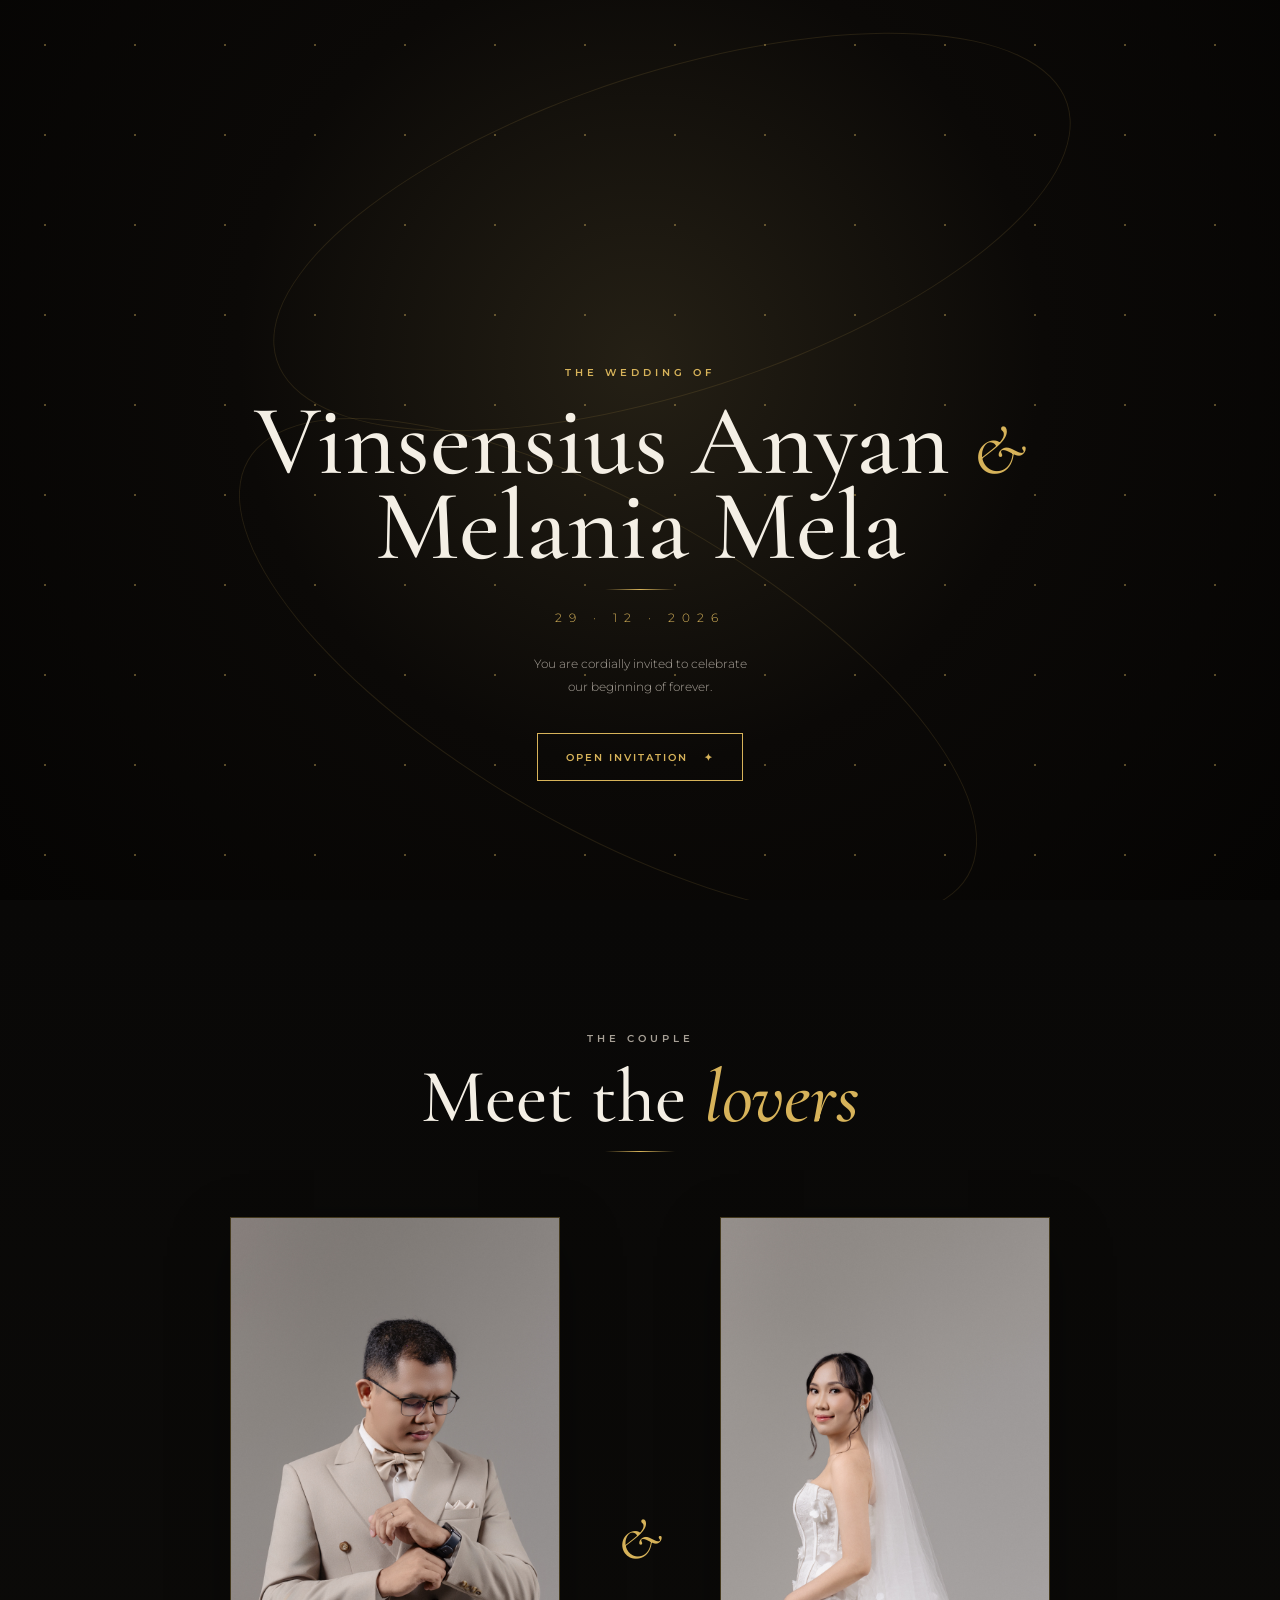
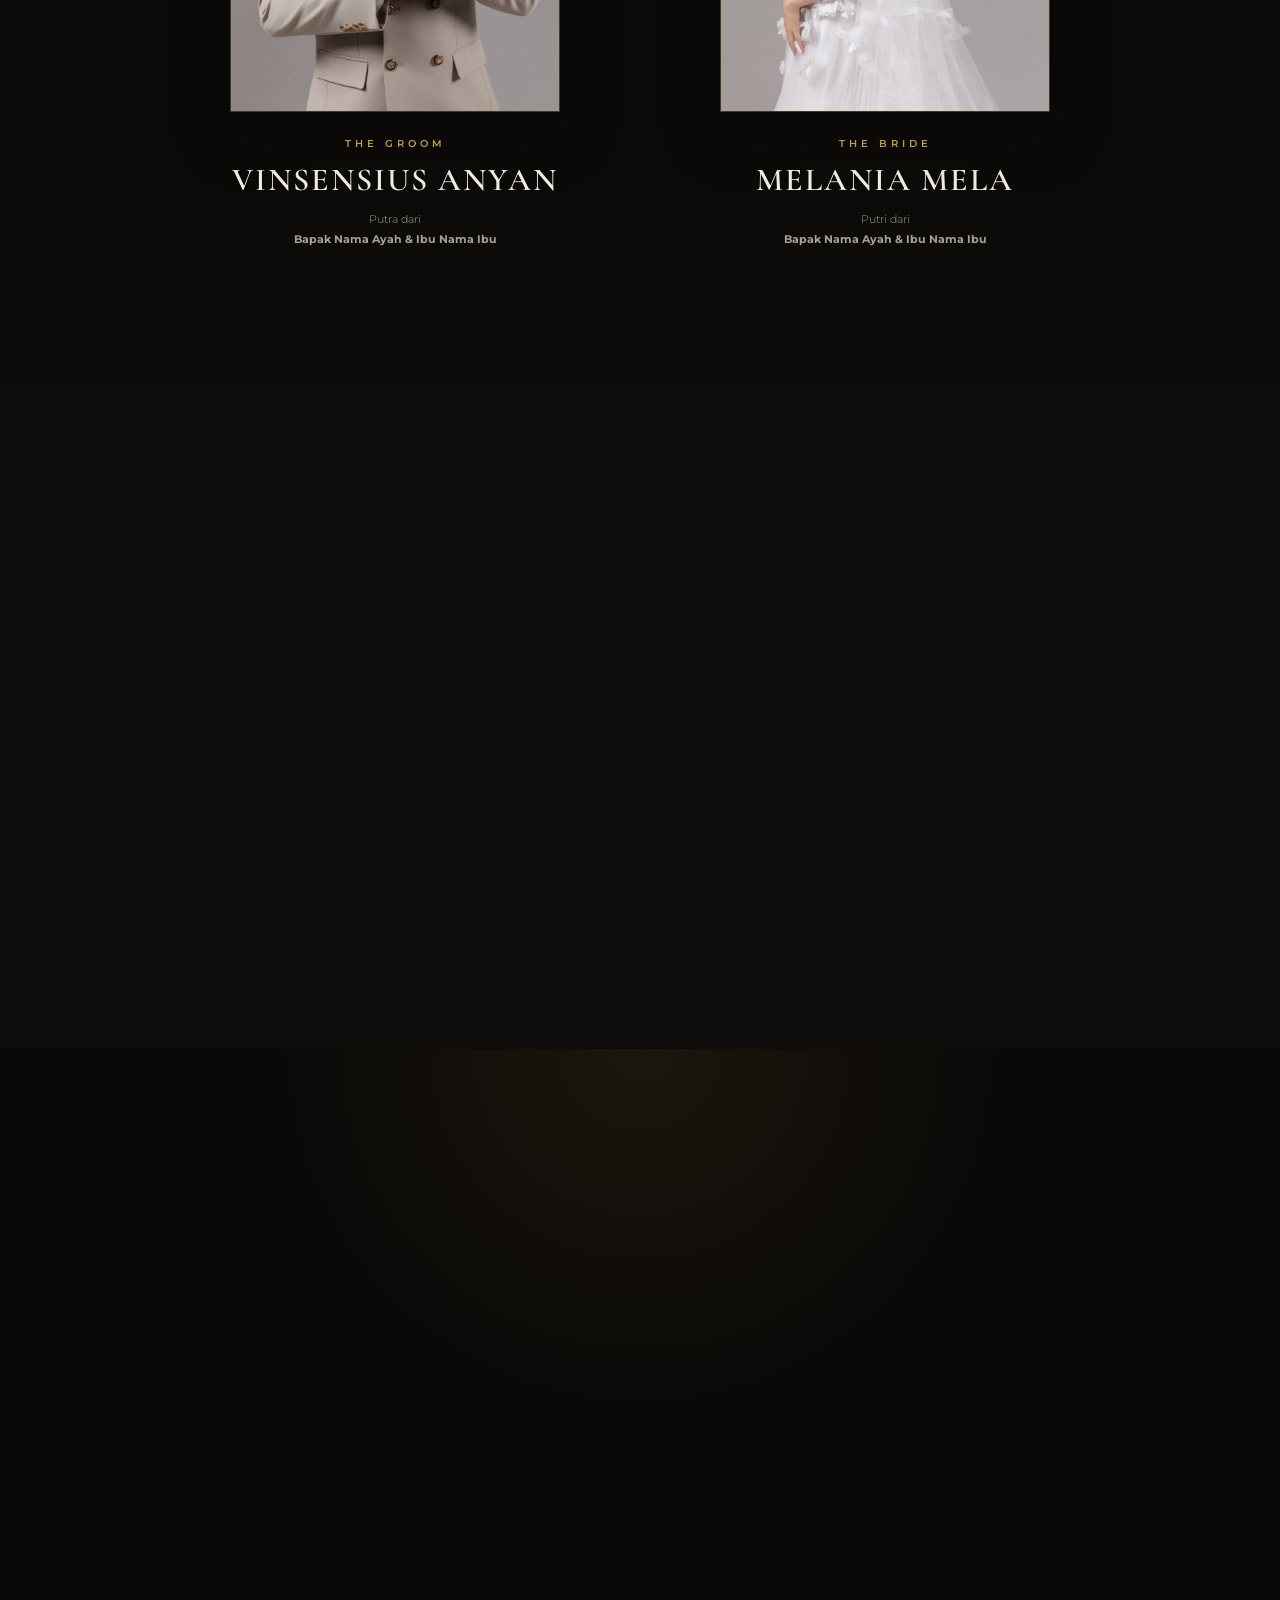
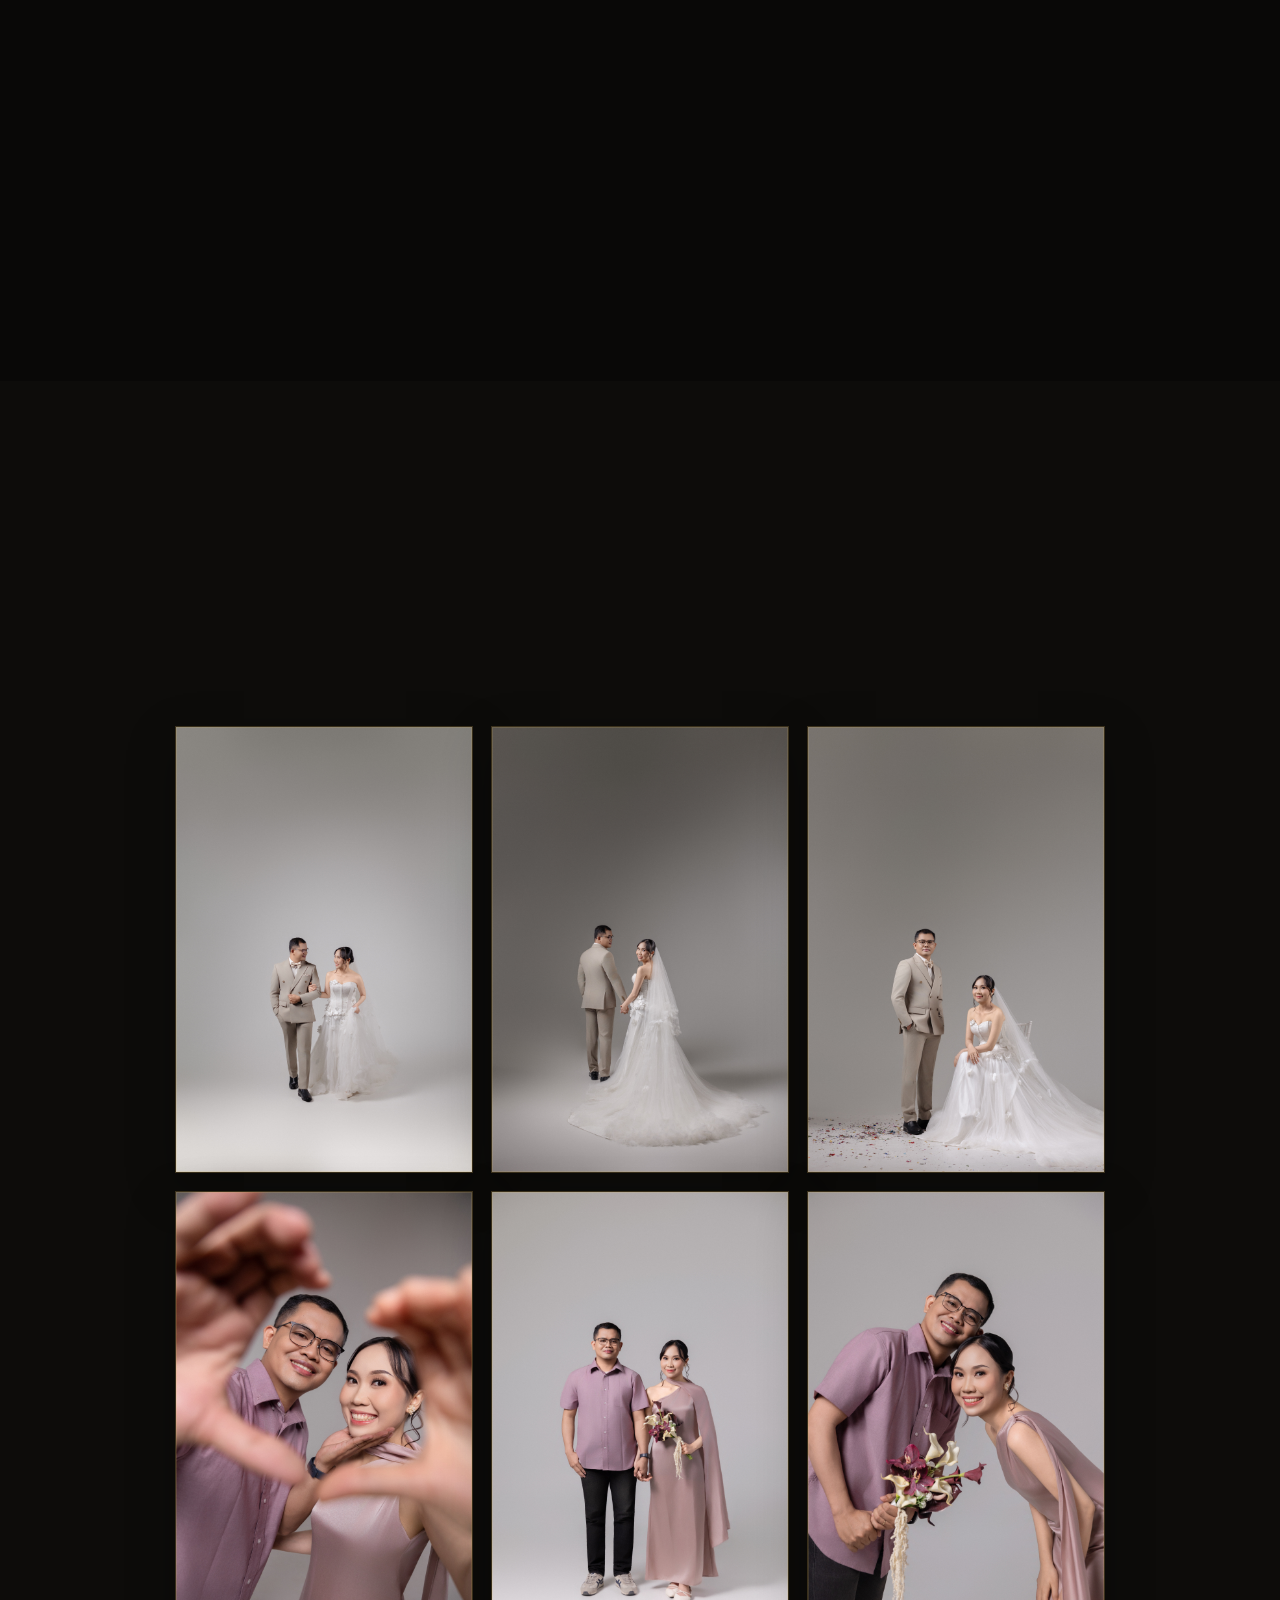
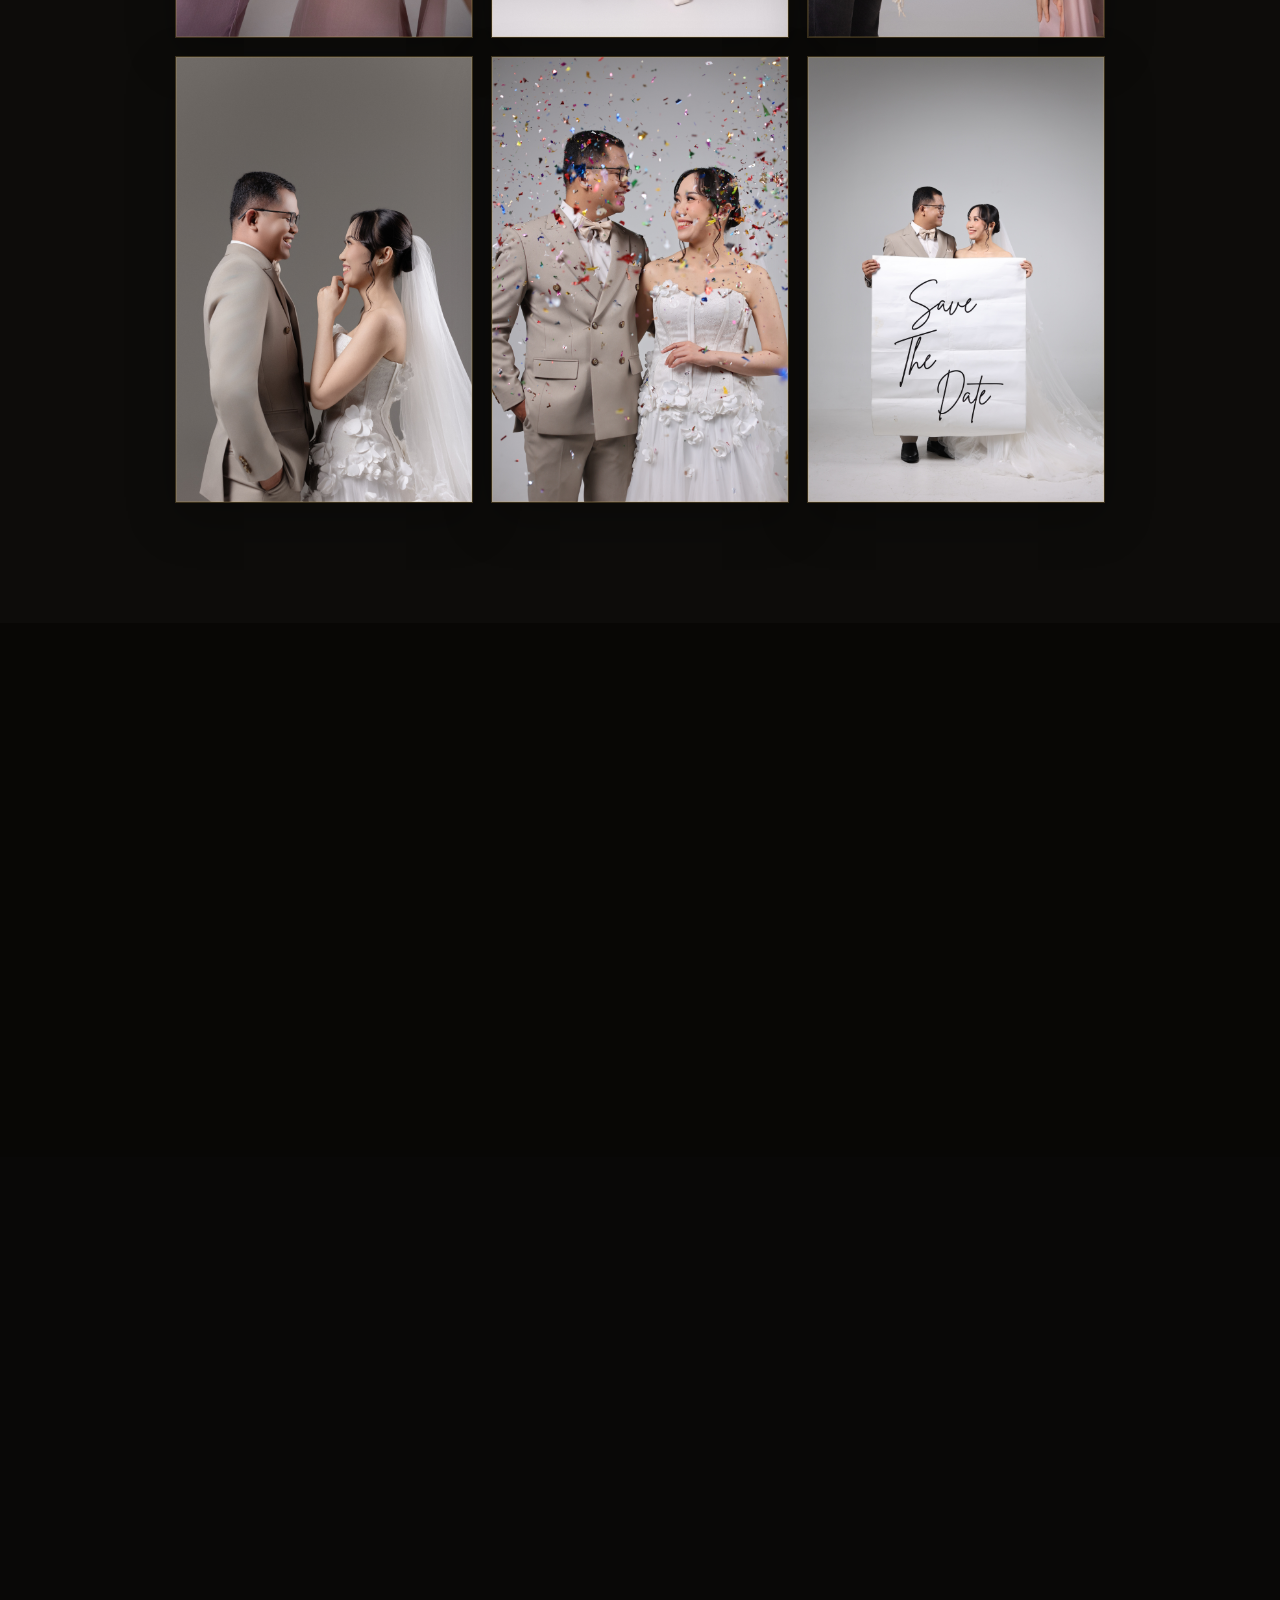
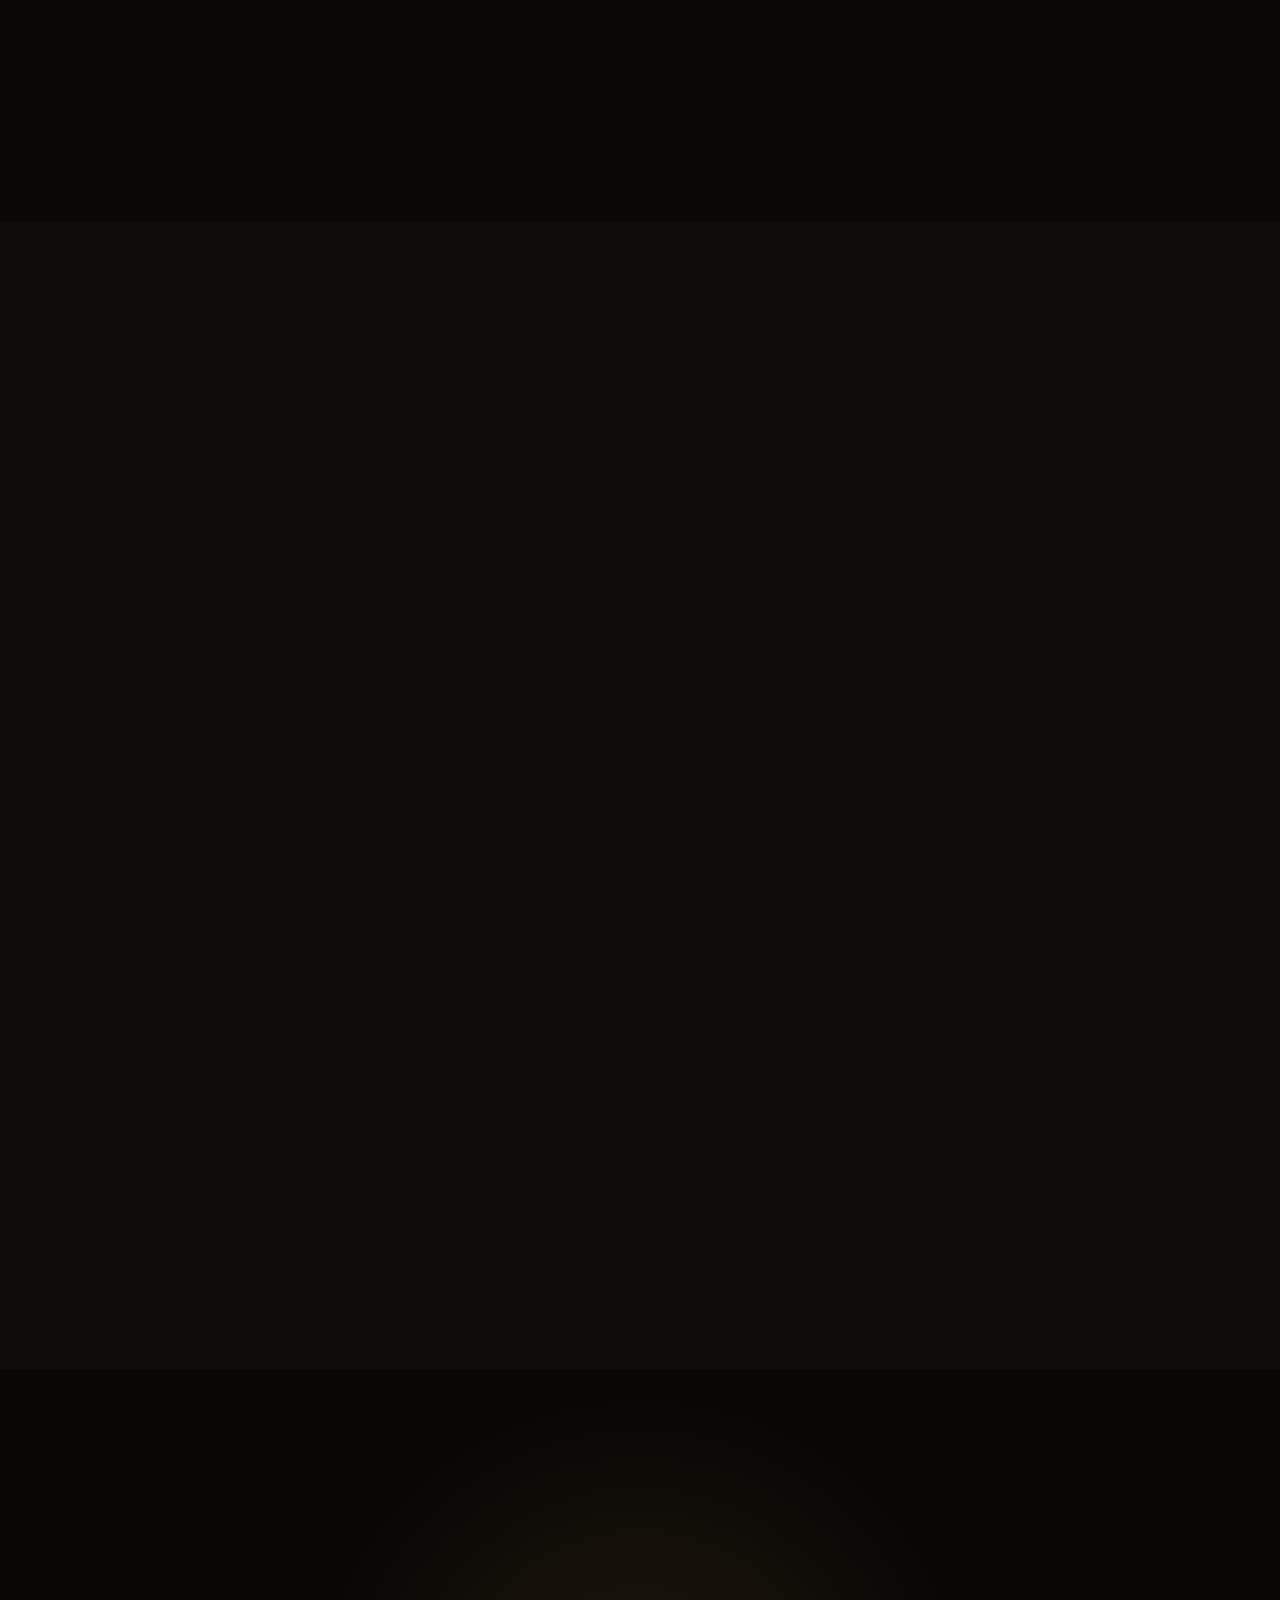
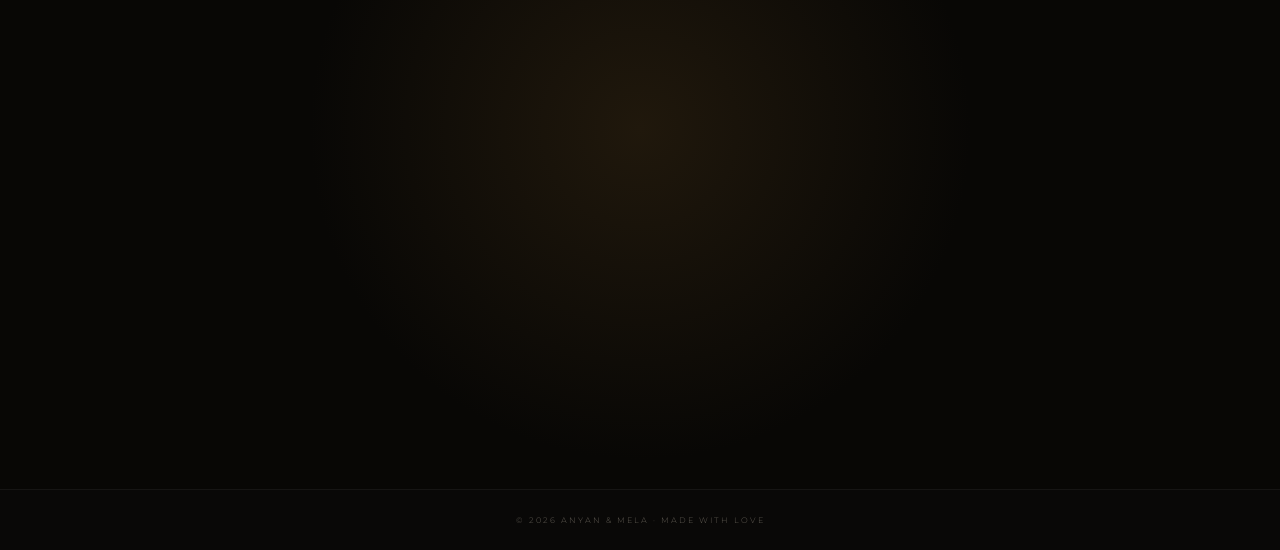
==== commit 35e7f64b: "Update index.html" ====
--- a/index.html
+++ b/index.html
@@ -84,8 +84,8 @@
       <div class="container">
         <div class="section-head reveal"><p class="eyebrow">THE WEDDING DAY</p><h2>Save our <em>moment</em></h2></div>
         <div class="event-grid">
-          <article class="event-card reveal"><div class="event-icon">✦</div><p class="role">CEREMONY</p><h3>AKAD NIKAH</h3><strong>TUESDAY · 29 DECEMBER 2026</strong><p>09:00 WIB – selesai</p><p>Grand Ballroom<br>Jakarta, Indonesia</p><a class="text-link" href="https://maps.google.com" target="_blank" rel="noopener">VIEW MAP ↗</a></article>
-          <article class="event-card featured reveal"><div class="event-icon">♔</div><p class="role">CELEBRATION</p><h3>RECEPTION</h3><strong>TUESDAY · 29 DECEMBER 2026</strong><p>18:00 WIB – selesai</p><p>Grand Ballroom<br>Jakarta, Indonesia</p><a class="text-link" href="https://maps.google.com" target="_blank" rel="noopener">VIEW MAP ↗</a></article>
+          <article class="event-card reveal"><div class="event-icon">✦</div><p class="role">CEREMONY</p><h3>PEMBERKATAN</h3><strong>TUESDAY · 29 DECEMBER 2026</strong><p>09:00 WIB – 11.00 WIB</p><p>Gereja Katedral Sintang<br>Kalbar, Indonesia</p><a class="text-link" href="https://maps.app.goo.gl/MFe8PmCYExYp9zGm8" target="_blank" rel="noopener">VIEW MAP ↗</a></article>
+          <article class="event-card featured reveal"><div class="event-icon">♔</div><p class="role">CELEBRATION</p><h3>RECEPTION</h3><strong>TUESDAY · 29 DECEMBER 2026</strong><p>13:00 WIB – selesai</p><p>Rumah Mempelai Wanita<br>Kalbar, Indonesia</p><a class="text-link" href="https://maps.google.com" target="_blank" rel="noopener">VIEW MAP ↗</a></article>
         </div>
         <div id="countdown" class="countdown reveal"><div><b id="days">00</b><span>DAYS</span></div><i>:</i><div><b id="hours">00</b><span>HOURS</span></div><i>:</i><div><b id="minutes">00</b><span>MINUTES</span></div><i>:</i><div><b id="seconds">00</b><span>SECONDS</span></div></div>
       </div>
@@ -110,7 +110,7 @@
     </section>
 
     <section class="section quote"><div class="container quote-inner reveal"><span>“</span><blockquote>And among His signs is that He created for you spouses from among yourselves so that you may find tranquility in them.</blockquote><small>— Q.S. Ar-Rum : 21</small></div></section>
-    <section class="section gift"><div class="container"><div class="section-head reveal"><p class="eyebrow">DIGITAL GIFT</p><h2>Send your <em>love</em></h2><p>Doa dan kehadiran Anda adalah hadiah terindah.</p></div><div class="gift-card reveal"><div><span>BANK TRANSFER</span><h3>BCA</h3><p id="account">1234567890</p><b>VINSENSIUS ANYAN</b></div><button class="copy-btn" data-copy="1234567890">COPY NUMBER</button></div></div></section>
+    <section class="section gift"><div class="container"><div class="section-head reveal"><p class="eyebrow">DIGITAL GIFT</p><h2>Send your <em>love</em></h2><p>Doa dan kehadiran Anda adalah hadiah terindah.</p></div><div class="gift-card reveal"><div><span>BANK TRANSFER</span><h3>BCA</h3><p id="account">5280416705</p><b>ANYAN</b></div><button class="copy-btn" data-copy="1234567890">COPY NUMBER</button></div></div></section>
 
     <section id="rsvp" class="section rsvp">
       <div class="container">
--- a/assets/css/style.css
+++ b/assets/css/style.css
@@ -1,1439 +1,1003 @@
 :root {
-    --bg: #090807;
-    --bg2: #11100d;
-    --text: #f4efe5;
-    --muted: #a7a096;
-    --gold: #d7b35a;
-    --gold2: #8d6c2b;
-    --line: rgba(215, 179, 90, 0.28);
-    --max: 1180px;
+  --bg:#090807;
+  --bg2:#11100d;
+  --text:#f4efe5;
+  --muted:#a7a096;
+  --gold:#d7b35a;
+  --gold2:#8d6c2b;
+  --line:rgba(215,179,90,.28);
+  --max:1180px;
+  --serif:'Cormorant Garamond',Georgia,serif;
+  --sans:'Montserrat',Arial,sans-serif;
+}
+* {
+  box-sizing:border-box;
+}
+html {
+  scroll-behavior:smooth;
+}
+body {
+  margin:0;
+  background:var(--bg);
+  color:var(--text);
+  font-family:var(--sans);
+  font-weight:300;
+  overflow-x:hidden;
+}
+body.locked {
+  overflow:hidden;
+}
+a {
+  color:inherit;
+  text-decoration:none;
+}
+button,input,select,textarea {
+  font:inherit;
+}
+button {
+  cursor:pointer;
+}
+.container {
+  width:min(var(--max),calc(100% - 48px));
+  margin:auto;
+}
+.section {
+  position:relative;
+  padding:120px 0;
+}
+.eyebrow,.role {
+  letter-spacing:4px;
+  font-size:10px;
+  color:var(--gold);
+  font-weight:600;
+}
+.section-head {
+  text-align:center;
+  max-width:760px;
+  margin:0 auto 65px;
+}
+.section-head h2 {
+  font:500 clamp(44px,6vw,76px)/.9 var(--serif);
+  margin:15px 0 20px;
+}
+.section-head h2 em,.hero h2 em,.closing h2 em {
+  color:var(--gold);
+  font-style:italic;
+}
+.section-head p {
+  color:var(--muted);
+  line-height:1.8;
+}
+.gold-line {
+  width:70px;
+  height:1px;
+  background:linear-gradient(90deg,transparent,var(--gold),transparent);
+  margin:20px auto;
+}
+.loader {
+  position:fixed;
+  inset:0;
+  background:#070605;
+  z-index:1000;
+  display:grid;
+  place-items:center;
+  align-content:center;
+  gap:18px;
+  color:var(--gold);
+  font-size:9px;
+  letter-spacing:3px;
+  transition:.7s;
+}
+.loader.hide {
+  opacity:0;
+  visibility:hidden;
+}
+.loader-ring {
+  width:38px;
+  height:38px;
+  border:1px solid var(--gold2);
+  border-top-color:var(--gold);
+  border-radius:50%;
+  animation:spin 1s linear infinite;
+}
+@keyframes spin {
+  to {
+    transform:rotate(360deg);
+  }
+}
+.cover {
+  position:fixed;
+  inset:0;
+  z-index:900;
+  display:grid;
+  place-items:center;
+  text-align:center;
+  background:radial-gradient(circle at 50% 40%,#252015 0,#0b0907 48%,#050403 100%);
+  transition:1s cubic-bezier(.77,0,.18,1);
+  overflow:hidden;
+}
+.cover.open {
+  transform:translateY(-100%);
+  visibility:hidden;
+}
+.cover-content {
+  width:min(900px,90%);
+  position:relative;
+  z-index:2;
+}
+.cover h1 {
+  font:500 clamp(48px,8vw,100px)/.85 var(--serif);
+  margin:20px 0;
+}
+.cover h1 i {
+  font-weight:400;
+  color:var(--gold);
+  font-size:.7em;
+}
+.cover-date {
+  letter-spacing:7px;
+  color:var(--gold);
+  font-size:12px;
+}
+.invite {
+  color:#aaa39a;
+  line-height:1.9;
+  font-size:12px;
+  margin:28px 0 35px;
+}
+.stars {
+  position:absolute;
+  inset:0;
+  opacity:.4;
+  background-image:radial-gradient(#d7b35a 1px,transparent 1px);
+  background-size:90px 90px;
+  animation:drift 25s linear infinite;
+}
+.orbit {
+  position:absolute;
+  width:65vw;
+  height:25vw;
+  border:1px solid rgba(215,179,90,.13);
+  border-radius:50%;
+  transform:rotate(-18deg);
+}
+.orbit-a {
+  top:8%;
+  left:20%;
+}
+.orbit-b {
+  bottom:8%;
+  right:20%;
+  transform:rotate(30deg);
+}
+@keyframes drift {
+  to {
+    background-position:180px 180px;
+  }
+}
+.lux-btn {
+  display:inline-flex;
+  align-items:center;
+  justify-content:center;
+  gap:16px;
+  min-height:48px;
+  padding:0 28px;
+  border:1px solid var(--gold);
+  background:transparent;
+  color:var(--gold);
+  letter-spacing:2px;
+  font-size:10px;
+  font-weight:600;
+  transition:.35s;
+}
+.lux-btn:hover {
+  background:var(--gold);
+  color:#0a0805;
+  box-shadow:0 10px 35px rgba(215,179,90,.18);
+}
+.lux-btn.small {
+  margin-top:25px;
+}
+.music-btn {
+  position:fixed;
+  right:25px;
+  bottom:25px;
+  z-index:100;
+  border:1px solid var(--line);
+  background:rgba(10,8,6,.85);
+  backdrop-filter:blur(10px);
+  color:var(--gold);
+  width:46px;
+  height:46px;
+  border-radius:50%;
+}
+.music-btn span {
+  display:block;
+  width:14px;
+  height:1px;
+  background:var(--gold);
+  margin:2px auto;
+  transform:rotate(-35deg);
+}
+.nav {
+  position:fixed;
+  top:0;
+  left:0;
+  right:0;
+  height:76px;
+  z-index:80;
+  display:flex;
+  align-items:center;
+  justify-content:space-between;
+  padding:0 42px;
+  background:linear-gradient(rgba(5,4,3,.9),transparent);
+  transition:.3s;
+}
+.nav.scrolled {
+  background:rgba(8,7,5,.92);
+  backdrop-filter:blur(14px);
+}
+.brand {
+  font:600 25px var(--serif);
+  letter-spacing:2px;
+}
+.brand span {
+  color:var(--gold);
+  font-size:15px;
+}
+.nav nav {
+  display:flex;
+  gap:30px;
+}
+.nav nav a {
+  font-size:9px;
+  letter-spacing:2px;
+  color:#d1cbc1;
+}
+.nav nav a:hover {
+  color:var(--gold);
+}
+.menu-btn {
+  display:none;
+  background:none;
+  border:0;
+  width:38px;
+  padding:5px;
+}
+.menu-btn span {
+  height:1px;
+  background:var(--gold);
+  display:block;
+  margin:6px 0;
+}
+.hero {
+  min-height:100vh;
+  display:grid;
+  place-items:center;
+  text-align:center;
+  background:linear-gradient(180deg,rgba(5,4,3,.15),var(--bg)),url('../images/cover.jpg') center/cover no-repeat;
+}
+.hero-overlay {
+  position:absolute;
+  inset:0;
+  background:radial-gradient(circle at center,transparent 10%,rgba(5,4,3,.78) 90%);
+}
+.hero-content {
+  position:relative;
+  z-index:2;
+}
+.hero h2 {
+  font:500 clamp(58px,9vw,118px)/.8 var(--serif);
+  margin:18px 0;
+}
+.hero p:not(.eyebrow) {
+  color:#bdb5a9;
+  font-size:12px;
+  letter-spacing:1px;
+}
+.couple {
+  background:linear-gradient(180deg,var(--bg),#0c0b09);
+}
+.couple-grid {
+  display:grid;
+  grid-template-columns:1fr 80px 1fr;
+  align-items:center;
+  max-width:900px;
+  margin:auto;
+  text-align:center;
+}
+.portrait {
+  position:relative;
+  width:min(330px,100%);
+  aspect-ratio:2/3;
+  margin:0 auto 25px;
+  overflow:hidden;
+  border:1px solid var(--line);
+  background:#0b0907;
+  box-shadow:0 20px 55px rgba(0,0,0,.35);
+}
+.portrait img {
+  position:relative;
+  z-index:1;
+  width:100%;
+  height:100%;
+  object-fit:cover;
+  object-position:center;
+  display:block;
+  filter:none;
+  opacity:1;
+  image-rendering:auto;
+}
+.portrait.empty img {
+  display:none;
+}
+.portrait-empty {
+  position:absolute;
+  inset:0;
+  z-index:0;
+  display:grid;
+  place-items:center;
+  color:#6d665d;
+  letter-spacing:4px;
+  font-size:10px;
+}
+.portrait:not(.empty) .portrait-empty {
+  display:none;
+}
+.portrait-upload {
+  position:absolute;
+  left:50%;
+  bottom:18px;
+  z-index:4;
+  transform:translate(-50%,10px);
+  min-width:145px;
+  padding:10px 16px;
+  display:flex;
+  align-items:center;
+  justify-content:center;
+  gap:8px;
+  border:1px solid rgba(215,179,90,.75);
+  background:rgba(7,6,4,.88);
+  backdrop-filter:blur(10px);
+  color:var(--gold);
+  font-size:9px;
+  letter-spacing:2px;
+  font-weight:600;
+  cursor:pointer;
+  opacity:0;
+  transition:.3s ease;
+}
+.uploadable-portrait:hover .portrait-upload,.portrait-upload:focus {
+  opacity:1;
+  transform:translate(-50%,0);
+}
+.portrait-upload-icon {
+  font:20px var(--serif);
+  line-height:1;
+}
+.portrait-loading {
+  position:absolute;
+  inset:0;
+  z-index:5;
+  display:none;
+  place-items:center;
+  background:rgba(5,4,3,.62);
+  backdrop-filter:blur(4px);
+  color:var(--gold);
+  font-size:9px;
+  letter-spacing:3px;
+}
+.portrait.is-uploading .portrait-loading {
+  display:grid;
+}
+.person h3 {
+  font:600 32px var(--serif);
+  letter-spacing:2px;
+  margin:8px 0;
+}
+.person p:last-child {
+  font-size:11px;
+  color:var(--muted);
+  line-height:1.8;
+}
+.amp {
+  font:italic 58px var(--serif);
+  color:var(--gold);
+}
+.story {
+  background:#0d0c0a;
+}
+.timeline {
+  max-width:900px;
+  margin:auto;
+  display:grid;
+  grid-template-columns:repeat(3,1fr);
+  gap:22px;
+}
+.story-card {
+  padding:34px;
+  border:1px solid rgba(255,255,255,.08);
+  background:rgba(255,255,255,.015);
+}
+.story-card span {
+  font:500 42px var(--serif);
+  color:var(--gold);
+}
+.story-card h3 {
+  font-size:11px;
+  letter-spacing:3px;
+  margin:20px 0;
+}
+.story-card p {
+  font-size:11px;
+  line-height:2;
+  color:var(--muted);
+}
+.event {
+  background:radial-gradient(circle at 50% 0,#1b160e 0,transparent 35%),#090807;
+}
+.event-grid {
+  display:grid;
+  grid-template-columns:1fr 1fr;
+  max-width:900px;
+  margin:auto;
+}
+.event-card {
+  text-align:center;
+  padding:55px 30px;
+  border:1px solid rgba(215,179,90,.18);
+}
+.event-card.featured {
+  background:linear-gradient(145deg,rgba(215,179,90,.1),transparent);
+}
+.event-icon {
+  color:var(--gold);
+  font-size:25px;
+}
+.event-card h3 {
+  font:600 32px var(--serif);
+  margin:12px;
+}
+.event-card strong {
+  font-size:9px;
+  letter-spacing:2px;
+}
+.event-card p {
+  color:var(--muted);
+  font-size:11px;
+  line-height:1.8;
+}
+.text-link {
+  display:inline-block;
+  margin-top:12px;
+  color:var(--gold);
+  font-size:9px;
+  letter-spacing:2px;
+  border-bottom:1px solid var(--gold);
+}
+.countdown {
+  display:flex;
+  justify-content:center;
+  align-items:center;
+  gap:25px;
+  margin-top:70px;
+}
+.countdown div {
+  text-align:center;
+  min-width:80px;
+}
+.countdown b {
+  display:block;
+  font:500 44px var(--serif);
+  color:var(--gold);
+}
+.countdown span {
+  font-size:8px;
+  letter-spacing:2px;
+  color:var(--muted);
+}
+.countdown i {
+  color:var(--gold2);
+  font-style:normal;
+}
+.gallery {
+  background:#0d0c0a;
+}
+.gallery-grid {
+  display:grid;
+  grid-template-columns:repeat(3,minmax(0,1fr));
+  gap:18px;
+  max-width:930px;
+  margin:auto;
+}
+.photo {
+  position:relative;
+  aspect-ratio:2/3;
+  overflow:hidden;
+  background:#17130e;
+  border:1px solid rgba(215,179,90,.18);
+  box-shadow:0 16px 45px rgba(0,0,0,.25);
+}
+.photo img {
+  width:100%;
+  height:100%;
+  object-fit:cover;
+  object-position:center;
+  display:block;
+  transition:transform .7s ease;
+  image-rendering:auto;
+}
+.photo:hover img {
+  transform:scale(1.025);
+}
+.photo:after {
+  content:"";
+  position:absolute;
+  inset:0;
+  border:1px solid rgba(215,179,90,.16);
+  pointer-events:none;
+}
+.upload-section {
+  margin:40px auto 0;
+  text-align:center;
+}
+.upload-button {
+  width:min(500px,100%);
+  min-height:145px;
+  margin:auto;
+  display:flex;
+  flex-direction:column;
+  align-items:center;
+  justify-content:center;
+  gap:8px;
+  border:1px dashed rgba(215,179,90,.5);
+  color:var(--gold);
+  cursor:pointer;
+  transition:.3s;
+}
+.upload-button:hover {
+  background:rgba(215,179,90,.05);
+  border-color:var(--gold);
+}
+.upload-icon {
+  font:300 35px var(--serif);
+}
+.upload-button span:not(.upload-icon) {
+  font-size:10px;
+  font-weight:600;
+  letter-spacing:2px;
+}
+.upload-button small {
+  font-size:9px;
+  color:#777067;
+}
+.upload-status {
+  min-height:25px;
+  margin-top:14px;
+  color:var(--muted);
+  font-size:10px;
+}
+.upload-preview {
+  position:relative;
+}
+.upload-preview img {
+  width:100%;
+  height:100%;
+  object-fit:cover;
+}
+.quote {
+  background:#080705;
+  text-align:center;
+}
+.quote-inner {
+  max-width:850px;
+}
+.quote-inner>span {
+  font:100px/0.5 var(--serif);
+  color:var(--gold);
+}
+blockquote {
+  font:400 clamp(27px,4vw,44px)/1.25 var(--serif);
+  margin:25px 0;
+}
+.quote small {
+  color:var(--gold);
+  letter-spacing:2px;
+  font-size:9px;
+}
+.rsvp {
+  background:#0d0c0a;
+}
+.rsvp-form {
+  max-width:650px;
+  margin:auto;
+  display:grid;
+  grid-template-columns:1fr 1fr;
+  gap:18px;
+}
+.rsvp-form label {
+  display:grid;
+  gap:8px;
+  color:var(--gold);
+  font-size:9px;
+  letter-spacing:2px;
+}
+.rsvp-form label:nth-child(4),.rsvp-form button {
+  grid-column:1/-1;
+}
+.rsvp-form input,.rsvp-form select,.rsvp-form textarea {
+  width:100%;
+  background:#12100d;
+  border:1px solid rgba(255,255,255,.1);
+  color:var(--text);
+  padding:15px;
+  outline:0;
+  font-size:12px;
+}
+.rsvp-form input:focus,.rsvp-form select:focus,.rsvp-form textarea:focus {
+  border-color:var(--gold);
+}
+.rsvp-form textarea {
+  resize:vertical;
+}
+.thanks {
+  display:none;
+  text-align:center;
+  color:var(--gold);
+  margin:30px;
+}
+.thanks.show {
+  display:block;
+}
+.gift-card {
+  max-width:650px;
+  margin:auto;
+  border:1px solid var(--line);
+  padding:35px;
+  display:flex;
+  justify-content:space-between;
+  align-items:center;
+  background:linear-gradient(135deg,rgba(215,179,90,.08),transparent);
+}
+.gift-card span {
+  font-size:8px;
+  letter-spacing:3px;
+  color:var(--gold);
+}
+.gift-card h3 {
+  font:600 30px var(--serif);
+  margin:10px 0;
+}
+.gift-card p {
+  font:500 22px var(--sans);
+  letter-spacing:2px;
+  margin:5px 0;
+}
+.gift-card b {
+  font-size:9px;
+  letter-spacing:2px;
+  color:var(--muted);
+}
+.copy-btn {
+  border:1px solid var(--gold);
+  background:transparent;
+  color:var(--gold);
+  padding:12px 16px;
+  font-size:9px;
+  letter-spacing:1px;
+}
+.closing {
+  min-height:80vh;
+  display:grid;
+  place-items:center;
+  text-align:center;
+  background:radial-gradient(circle at center,#20180c 0,transparent 45%),#080705;
+}
+.closing h2 {
+  font:500 clamp(60px,9vw,110px)/.8 var(--serif);
+  margin:20px 0 35px;
+}
+.closing h3 {
+  font:500 14px var(--serif);
+  letter-spacing:4px;
+  color:var(--gold);
+}
+footer {
+  text-align:center;
+  padding:25px;
+  color:#625d55;
+  font-size:8px;
+  letter-spacing:2px;
+  border-top:1px solid rgba(255,255,255,.05);
+}
+.toast {
+  position:fixed;
+  left:50%;
+  bottom:30px;
+  transform:translate(-50%,20px);
+  background:#e5d9bd;
+  color:#0b0906;
+  padding:12px 20px;
+  font-size:10px;
+  letter-spacing:1px;
+  opacity:0;
+  pointer-events:none;
+  transition:.3s;
+  z-index:300;
+}
+.toast.show {
+  opacity:1;
+  transform:translate(-50%,0);
+}
+.reveal {
+  opacity:0;
+  transform:translateY(25px);
+  transition:opacity .8s,transform .8s;
+}
+.reveal.visible {
+  opacity:1;
+  transform:none;
+}
+@media(max-width:800px) {
+  .container {
+    width:min(100% - 30px,var(--max));
+  }
+  .section {
+    padding:85px 0;
+  }
+  .nav {
+    height:65px;
+    padding:0 18px;
+  }
+  .menu-btn {
+    display:block;
+  }
+  .nav nav {
+    position:absolute;
+    top:65px;
+    left:12px;
+    right:12px;
+    padding:15px;
+    background:rgba(9,8,7,.97);
+    border:1px solid var(--line);
+    display:none;
+    flex-direction:column;
+    gap:0;
+  }
+  .nav.open nav {
+    display:flex;
+  }
+  .nav nav a {
+    padding:15px 10px;
+    border-bottom:1px solid rgba(255,255,255,.06);
+  }
+  .couple-grid {
+    grid-template-columns:1fr;
+    gap:20px;
+  }
+  .amp {
+    order:2;
+  }
+  .person:last-child {
+    order:3;
+  }
+  .timeline,.event-grid {
+    grid-template-columns:1fr;
+  }
+  .event-card {
+    padding:38px 20px;
+  }
+  .gallery-grid {
+    grid-template-columns:repeat(2,minmax(0,1fr));
+    gap:10px;
+  }
+  .photo {
+    aspect-ratio:2/3;
+  }
+  .countdown {
+    gap:8px;
+  }
+  .countdown div {
+    min-width:54px;
+  }
+  .countdown b {
+    font-size:31px;
+  }
+  .countdown i {
+    font-size:12px;
+  }
+  .rsvp-form {
+    grid-template-columns:1fr;
+  }
+  .rsvp-form label:nth-child(4),.rsvp-form button {
+    grid-column:auto;
+  }
+  .gift-card {
+    padding:25px;
+    gap:18px;
+    align-items:flex-end;
+  }
+  .gift-card p {
+    font-size:17px;
+  }
+  .copy-btn {
+    white-space:nowrap;
+  }
+  .cover h1 {
+    line-height:.9;
+  }
+  .music-btn {
+    right:16px;
+    bottom:16px;
+  }
+}
+@media(max-width:430px) {
+  .hero h2 {
+    font-size:54px;
+  }
+  .section-head h2 {
+    font-size:48px;
+  }
+  .portrait {
+    max-width:290px;
+  }
+  .portrait-upload {
+    opacity:1;
+    transform:translate(-50%,0);
+    bottom:12px;
+    min-width:138px;
+    padding:9px 12px;
+  }
+  .gallery-grid {
+    grid-auto-rows:155px;
+  }
+  .gift-card {
+    display:block;
+  }
+  .copy-btn {
+    margin-top:20px;
+  }
+  .countdown span {
+    font-size:6px;
+    letter-spacing:1px;
+  }
+  .countdown b {
+    font-size:27px;
+  }
+}
+@media(prefers-reduced-motion:reduce) {
+  * {
+    scroll-behavior:auto!important;
+    animation:none!important;
+    transition:none!important;
+  }
+  .reveal {
+    opacity:1;
+    transform:none;
+  }
+}
+/* =========================================================
+ WARM WISHES — COMPACT DROPDOWN / ACCORDION
+ ========================================================= */
 
-    --serif: "Cormorant Garamond", Georgia, serif;
-    --sans: "Montserrat", Arial, sans-serif;
-}
-
-/* =========================================================
-   RESET
-========================================================= */
-
-* {
-    box-sizing: border-box;
-}
-
-html {
-    scroll-behavior: smooth;
-}
-
-body {
-    margin: 0;
-    background: var(--bg);
-    color: var(--text);
-    font-family: var(--sans);
-    font-weight: 300;
-    overflow-x: hidden;
-}
-
-body.locked {
-    overflow: hidden;
-}
-
-img {
-    max-width: 100%;
-}
-
-a {
-    color: inherit;
-    text-decoration: none;
-}
-
-button,
-input,
-select,
-textarea {
-    font: inherit;
-}
-
-button {
-    cursor: pointer;
-}
-
-
-/* =========================================================
-   GLOBAL
-========================================================= */
-
-.container {
-    width: min(var(--max), calc(100% - 48px));
-    margin: auto;
-}
-
-.section {
-    position: relative;
-    padding: 120px 0;
-}
-
-.eyebrow,
-.role {
-    color: var(--gold);
-    font-size: 10px;
-    font-weight: 600;
-    letter-spacing: 4px;
-}
-
-.section-head {
-    max-width: 760px;
-    margin: 0 auto 65px;
-    text-align: center;
-}
-
-.section-head h2 {
-    margin: 15px 0 20px;
-    font: 500 clamp(44px, 6vw, 76px) / 0.9 var(--serif);
-}
-
-.section-head h2 em,
-.hero h2 em,
-.closing h2 em {
-    color: var(--gold);
-    font-style: italic;
-}
-
-.section-head p {
-    color: var(--muted);
-    line-height: 1.8;
-}
-
-.gold-line {
-    width: 70px;
-    height: 1px;
-    margin: 20px auto;
-    background: linear-gradient(
-        90deg,
-        transparent,
-        var(--gold),
-        transparent
-    );
-}
-
-
-/* =========================================================
-   LOADER
-========================================================= */
-
-.loader {
-    position: fixed;
-    inset: 0;
-    z-index: 1000;
-
-    display: grid;
-    place-items: center;
-    align-content: center;
-    gap: 18px;
-
-    background: #070605;
-    color: var(--gold);
-
-    font-size: 9px;
-    letter-spacing: 3px;
-
-    transition: 0.7s;
-}
-
-.loader.hide {
-    opacity: 0;
-    visibility: hidden;
-}
-
-.loader-ring {
-    width: 38px;
-    height: 38px;
-
-    border: 1px solid var(--gold2);
-    border-top-color: var(--gold);
-    border-radius: 50%;
-
-    animation: spin 1s linear infinite;
-}
-
-@keyframes spin {
-    to {
-        transform: rotate(360deg);
-    }
-}
-
-
-/* =========================================================
-   COVER
-========================================================= */
-
-.cover {
-    position: fixed;
-    inset: 0;
-    z-index: 900;
-
-    display: grid;
-    place-items: center;
-
-    overflow: hidden;
-
-    text-align: center;
-
-    background:
-        radial-gradient(
-            circle at 50% 40%,
-            #252015 0,
-            #0b0907 48%,
-            #050403 100%
-        );
-
-    transition: 1s cubic-bezier(0.77, 0, 0.18, 1);
-}
-
-.cover.open {
-    transform: translateY(-100%);
-    visibility: hidden;
-}
-
-.cover-content {
-    position: relative;
-    z-index: 2;
-    width: min(900px, 90%);
-}
-
-.cover h1 {
-    margin: 20px 0;
-    font: 500 clamp(48px, 8vw, 100px) / 0.85 var(--serif);
-}
-
-.cover h1 i {
-    color: var(--gold);
-    font-size: 0.7em;
-    font-weight: 400;
-}
-
-.cover-date {
-    color: var(--gold);
-    font-size: 12px;
-    letter-spacing: 7px;
-}
-
-.invite {
-    margin: 28px 0 35px;
-
-    color: #aaa39a;
-
-    font-size: 12px;
-    line-height: 1.9;
-}
-
-.stars {
-    position: absolute;
-    inset: 0;
-
-    opacity: 0.4;
-
-    background-image:
-        radial-gradient(
-            #d7b35a 1px,
-            transparent 1px
-        );
-
-    background-size: 90px 90px;
-
-    animation: drift 25s linear infinite;
-}
-
-@keyframes drift {
-    to {
-        background-position: 180px 180px;
-    }
-}
-
-.orbit {
-    position: absolute;
-
-    width: 65vw;
-    height: 25vw;
-
-    border: 1px solid rgba(215, 179, 90, 0.13);
-    border-radius: 50%;
-
-    transform: rotate(-18deg);
-}
-
-.orbit-a {
-    top: 8%;
-    left: 20%;
-}
-
-.orbit-b {
-    right: 20%;
-    bottom: 8%;
-    transform: rotate(30deg);
-}
-
-
-/* =========================================================
-   BUTTON
-========================================================= */
-
-.lux-btn {
-    display: inline-flex;
-    align-items: center;
-    justify-content: center;
-    gap: 16px;
-
-    min-height: 48px;
-    padding: 0 28px;
-
-    border: 1px solid var(--gold);
-
-    background: transparent;
-    color: var(--gold);
-
-    font-size: 10px;
-    font-weight: 600;
-    letter-spacing: 2px;
-
-    transition: 0.35s;
-}
-
-.lux-btn:hover {
-    background: var(--gold);
-    color: #0a0805;
-    box-shadow: 0 10px 35px rgba(215, 179, 90, 0.18);
-}
-
-.lux-btn.small {
-    margin-top: 25px;
-}
-
-
-/* =========================================================
-   MUSIC BUTTON
-========================================================= */
-
-.music-btn {
-    position: fixed;
-    right: 25px;
-    bottom: 25px;
-    z-index: 100;
-
-    width: 46px;
-    height: 46px;
-
-    border: 1px solid var(--line);
-    border-radius: 50%;
-
-    background: rgba(10, 8, 6, 0.85);
-    backdrop-filter: blur(10px);
-
-    color: var(--gold);
-}
-
-.music-btn span {
-    display: block;
-
-    width: 14px;
-    height: 1px;
-
-    margin: 2px auto;
-
-    background: var(--gold);
-
-    transform: rotate(-35deg);
-}
-
-
-/* =========================================================
-   NAVIGATION
-========================================================= */
-
-.nav {
-    position: fixed;
-    top: 0;
-    left: 0;
-    right: 0;
-    z-index: 80;
-
-    display: flex;
-    align-items: center;
-    justify-content: space-between;
-
-    height: 76px;
-    padding: 0 42px;
-
-    background: linear-gradient(
-        rgba(5, 4, 3, 0.9),
-        transparent
-    );
-
-    transition: 0.3s;
-}
-
-.nav.scrolled {
-    background: rgba(8, 7, 5, 0.92);
-    backdrop-filter: blur(14px);
-}
-
-.brand {
-    font: 600 25px var(--serif);
-    letter-spacing: 2px;
-}
-
-.brand span {
-    color: var(--gold);
-    font-size: 15px;
-}
-
-.nav nav {
-    display: flex;
-    gap: 30px;
-}
-
-.nav nav a {
-    color: #d1cbc1;
-
-    font-size: 9px;
-    letter-spacing: 2px;
-}
-
-.nav nav a:hover {
-    color: var(--gold);
-}
-
-.menu-btn {
-    display: none;
-
-    width: 38px;
-    padding: 5px;
-
-    border: 0;
-    background: none;
-}
-
-.menu-btn span {
-    display: block;
-
-    height: 1px;
-    margin: 6px 0;
-
-    background: var(--gold);
-}
-
-
-/* =========================================================
-   HERO
-========================================================= */
-
-.hero {
-    position: relative;
-
-    display: grid;
-    place-items: center;
-
-    min-height: 100vh;
-
-    text-align: center;
-
-    background:
-        linear-gradient(
-            180deg,
-            rgba(5, 4, 3, 0.15),
-            var(--bg)
-        ),
-        url("../images/cover.jpg")
-        center / cover no-repeat;
-}
-
-.hero-names {
+.wishes {
+  max-width: 760px;
+  margin: 65px auto 0;
+}
+.wishes-head {
+  margin-bottom: 28px;
+}
+.wishes-head h2 {
+  font-size: clamp(38px, 5vw, 54px);
+}
+.wishes-list {
+  display: flex;
+  flex-direction: column;
+  gap: 10px;
+}
+.wishes-list .wish-accordion {
+  border: 1px solid rgba(215, 179, 90, 0.22);
+  border-left: 2px solid var(--gold2);
+  background: linear-gradient(
+ 135deg,
+ rgba(215, 179, 90, 0.045),
+ rgba(255, 255, 255, 0.012)
+ );
+  overflow: hidden;
+  transition: border-color 0.25s ease, background 0.25s ease;
+}
+.wishes-list .wish-accordion:hover {
+  border-color: rgba(215, 179, 90, 0.4);
+}
+.wishes-list .wish-summary {
+  list-style: none;
+  display: flex;
+  align-items: center;
+  justify-content: space-between;
+  gap: 18px;
+  min-height: 62px;
+  padding: 15px 18px;
+  cursor: pointer;
+}
+.wishes-list .wish-summary::-webkit-details-marker {
+  display: none;
+}
+.wishes-list .wish-summary::after {
+  content: "⌄";
+  flex: 0 0 auto;
+  color: var(--gold);
+  font-size: 17px;
+  line-height: 1;
+  transition: transform 0.25s ease;
+}
+.wishes-list details[open] .wish-summary::after {
+  transform: rotate(180deg);
+}
+.wishes-list .wish-summary-main {
+  min-width: 0;
+}
+.wishes-list .wish-name {
+  font: 600 18px var(--serif);
+  letter-spacing: 0.4px;
+  color: var(--text);
+  overflow: hidden;
+  text-overflow: ellipsis;
+  white-space: nowrap;
+}
+.wishes-list .wish-meta {
+  flex: 0 0 auto;
+  font-size: 8px;
+  letter-spacing: 1.5px;
+  color: var(--gold);
+  text-transform: uppercase;
+  white-space: nowrap;
+}
+.wishes-list .wish-body {
+  padding: 0 18px 16px;
+  border-top: 1px solid rgba(215, 179, 90, 0.12);
+}
+.wishes-list .wish-message {
+  margin: 13px 0 0;
+  color: #bdb5a9;
+  font-size: 11px;
+  line-height: 1.8;
+  word-break: break-word;
+}
+.empty-wishes {
+  padding: 18px;
   text-align: center;
-  line-height: 0.95;
-  margin: 20px auto;
-}
-
-.hero-names .groom-name,
-.hero-names .bride-name {
-  display: block;
-  font-family: "Cormorant Garamond", serif;
-  font-size: clamp(52px, 7vw, 82px);
-  font-weight: 500;
-  letter-spacing: -1px;
-  color: #f4efe5;
-}
-
-.hero-names .ampersand {
-  display: inline-block;
-  font-family: "Cormorant Garamond", serif;
-  font-size: clamp(38px, 5vw, 58px);
-  color: #d7b35a;
-  margin: 2px 0;
-}
-
-.hero-overlay {
-    position: absolute;
-    inset: 0;
-
-    background:
-        radial-gradient(
-            circle at center,
-            transparent 10%,
-            rgba(5, 4, 3, 0.78) 90%
-        );
-}
-
-.hero-content {
-    position: relative;
-    z-index: 2;
-}
-
-.hero h2 {
-    margin: 18px 0;
-
-    font: 500 clamp(58px, 9vw, 118px) / 0.8 var(--serif);
-}
-
-.hero p:not(.eyebrow) {
-    color: #bdb5a9;
-
-    font-size: 12px;
-    letter-spacing: 1px;
-}
-
-
-/* =========================
-   COUPLE PHOTO - HD
-   ========================= */
-
-.couple-grid {
-  display: grid;
-  grid-template-columns: 1fr auto 1fr;
-  align-items: center;
-  gap: 50px;
-  max-width: 900px;
-  margin: 0 auto;
-}
-
-.person {
-  text-align: center;
-}
-
-.person .photo,
-.person .person-photo,
-.person img {
-  width: 100%;
-  max-width: 330px;
-  margin: 0 auto;
-}
-
-/* Foto portrait */
-.person img {
-  display: block;
-  width: 100%;
-  max-width: 330px;
-  height: auto;
-  margin: 0 auto;
-
-  object-fit: contain;
-  filter: none;
-  opacity: 1;
-
-  border: 1px solid rgba(215, 179, 90, 0.55);
-}
-
-
-/*
-   Sedikit efek saat hover.
-   Tidak memakai blur supaya foto tetap tajam.
-*/
-
-.portrait:hover img {
-    transform: scale(1.015);
-}
-
-
-/* EMPTY PORTRAIT */
-
-.portrait.empty img {
-    display: none;
-}
-
-.portrait-empty {
-    position: absolute;
-    inset: 0;
-    z-index: 0;
-
-    display: grid;
-    place-items: center;
-
-    color: #6d665d;
-
-    font-size: 10px;
-    letter-spacing: 4px;
-}
-
-.portrait:not(.empty) .portrait-empty {
-    display: none;
-}
-
-
-/* UPLOAD BUTTON */
-
-.portrait-upload {
-    position: absolute;
-    left: 50%;
-    bottom: 18px;
-    z-index: 4;
-
-    display: flex;
-    align-items: center;
-    justify-content: center;
-    gap: 8px;
-
-    min-width: 145px;
-    padding: 10px 16px;
-
-    border: 1px solid rgba(215, 179, 90, 0.75);
-
-    background: rgba(7, 6, 4, 0.88);
-    backdrop-filter: blur(10px);
-
-    color: var(--gold);
-
-    font-size: 9px;
-    font-weight: 600;
-    letter-spacing: 2px;
-
-    cursor: pointer;
-
-    opacity: 0;
-
-    transform: translate(-50%, 10px);
-
-    transition: 0.3s ease;
-}
-
-.uploadable-portrait:hover .portrait-upload,
-.portrait-upload:focus {
-    opacity: 1;
-    transform: translate(-50%, 0);
-}
-
-.portrait-upload-icon {
-    font: 20px var(--serif);
-    line-height: 1;
-}
-
-
-/* UPLOAD LOADING */
-
-.portrait-loading {
-    position: absolute;
-    inset: 0;
-    z-index: 5;
-
-    display: none;
-    place-items: center;
-
-    background: rgba(5, 4, 3, 0.62);
-    backdrop-filter: blur(4px);
-
-    color: var(--gold);
-
-    font-size: 9px;
-    letter-spacing: 3px;
-}
-
-.portrait.is-uploading .portrait-loading {
-    display: grid;
-}
-
-
-/* COUPLE TEXT */
-
-.person h3 {
-    margin: 8px 0;
-
-    font: 600 32px var(--serif);
-    letter-spacing: 2px;
-}
-
-.person p:last-child {
-    color: var(--muted);
-
-    font-size: 11px;
-    line-height: 1.8;
-}
-
-.amp {
-    color: var(--gold);
-
-    font: italic 58px var(--serif);
-}
-
-
-/* =========================================================
-   STORY
-========================================================= */
-
-.story {
-    background: #0d0c0a;
-}
-
-.timeline {
-    display: grid;
-
-    grid-template-columns: repeat(3, 1fr);
-    gap: 22px;
-
-    max-width: 900px;
-    margin: auto;
-}
-
-.story-card {
-    padding: 34px;
-
-    border: 1px solid rgba(255, 255, 255, 0.08);
-
-    background: rgba(255, 255, 255, 0.015);
-}
-
-.story-card span {
-    color: var(--gold);
-
-    font: 500 42px var(--serif);
-}
-
-.story-card h3 {
-    margin: 20px 0;
-
-    font-size: 11px;
-    letter-spacing: 3px;
-}
-
-.story-card p {
-    color: var(--muted);
-
-    font-size: 11px;
-    line-height: 2;
-}
-
-
-/* =========================================================
-   EVENT
-========================================================= */
-
-.event {
-    background:
-        radial-gradient(
-            circle at 50% 0,
-            #1b160e 0,
-            transparent 35%
-        ),
-        #090807;
-}
-
-.event-grid {
-    display: grid;
-
-    grid-template-columns: 1fr 1fr;
-
-    max-width: 900px;
-    margin: auto;
-}
-
-.event-card {
-    padding: 55px 30px;
-
-    border: 1px solid rgba(215, 179, 90, 0.18);
-
-    text-align: center;
-}
-
-.event-card.featured {
-    background:
-        linear-gradient(
-            145deg,
-            rgba(215, 179, 90, 0.1),
-            transparent
-        );
-}
-
-.event-icon {
-    color: var(--gold);
-    font-size: 25px;
-}
-
-.event-card h3 {
-    margin: 12px;
-
-    font: 600 32px var(--serif);
-}
-
-.event-card strong {
-    font-size: 9px;
-    letter-spacing: 2px;
-}
-
-.event-card p {
-    color: var(--muted);
-
-    font-size: 11px;
-    line-height: 1.8;
-}
-
-.text-link {
-    display: inline-block;
-
-    margin-top: 12px;
-
-    border-bottom: 1px solid var(--gold);
-
-    color: var(--gold);
-
-    font-size: 9px;
-    letter-spacing: 2px;
-}
-
-
-/* =========================================================
-   COUNTDOWN
-========================================================= */
-
-.countdown {
-    display: flex;
-    align-items: center;
-    justify-content: center;
-    gap: 25px;
-
-    margin-top: 70px;
-}
-
-.countdown div {
-    min-width: 80px;
-    text-align: center;
-}
-
-.countdown b {
-    display: block;
-
-    color: var(--gold);
-
-    font: 500 44px var(--serif);
-}
-
-.countdown span {
-    color: var(--muted);
-
-    font-size: 8px;
-    letter-spacing: 2px;
-}
-
-.countdown i {
-    color: var(--gold2);
-    font-style: normal;
-}
-
-
-/* =========================================================
-   GALLERY
-========================================================= */
-
-.gallery {
-    background: #0d0c0a;
-}
-
-.gallery-grid {
-  display: grid;
-  grid-template-columns: repeat(3, 1fr);
-  gap: 22px;
-  max-width: 920px;
-  margin: 0 auto;
-}
-
-.gallery-grid .photo {
-  width: 100%;
-  aspect-ratio: 2 / 3;
-  overflow: hidden;
-  border-radius: 12px;
-  background: #111;
-}
-
-.gallery-grid .photo img {
-  width: 100%;
-  height: 100%;
-  display: block;
-
-  /* tampilkan foto secara utuh */
-  object-fit: contain;
-  object-position: center;
-
-  /* jangan kasih filter/efek yang bikin soft */
-  filter: none;
-  image-rendering: auto;
-}
-
-/* Tablet */
-@media (max-width: 768px) {
-  .gallery-grid {
-    grid-template-columns: repeat(2, 1fr);
-    gap: 14px;
-    max-width: 600px;
-  }
-}
-
-/* HP */
-@media (max-width: 480px) {
-  .gallery-grid {
-    grid-template-columns: repeat(2, 1fr);
+  color: #777067;
+  font-size: 10px;
+  letter-spacing: 0.5px;
+}
+@media (max-width: 800px) {
+  .wishes {
+    margin-top: 50px;
+  }
+  .wishes-list .wish-summary {
+    min-height: 58px;
+    padding: 14px;
+  }
+  .wishes-list .wish-body {
+    padding: 0 14px 14px;
+  }
+}
+@media (max-width: 430px) {
+  .wishes {
+    margin-top: 50px;
+  }
+  .wishes-list .wish-summary {
     gap: 10px;
-  }
-
-  .gallery-grid .photo {
-    aspect-ratio: 3 / 4;
-    border-radius: 8px;
-  }
-}
-
-/* =========================================================
-   UPLOAD
-========================================================= */
-
-.upload-box {
-    margin: 40px auto 0;
-    text-align: center;
-}
-
-.upload-button {
-    display: flex;
-
-    flex-direction: column;
-    align-items: center;
-    justify-content: center;
-    gap: 8px;
-
-    width: min(500px, 100%);
-    min-height: 145px;
-
-    margin: auto;
-
-    border: 1px dashed rgba(215, 179, 90, 0.5);
-
-    color: var(--gold);
-
-    cursor: pointer;
-
-    transition: 0.3s;
-}
-
-.upload-button:hover {
-    background: rgba(215, 179, 90, 0.05);
-    border-color: var(--gold);
-}
-
-.upload-icon {
-    font: 300 35px var(--serif);
-}
-
-.upload-button span:not(.upload-icon) {
-    font-size: 10px;
-    font-weight: 600;
-    letter-spacing: 2px;
-}
-
-.upload-button small {
-    color: #777067;
-    font-size: 9px;
-}
-
-.upload-status {
-    min-height: 25px;
-
-    margin-top: 14px;
-
-    color: var(--muted);
-
-    font-size: 10px;
-}
-
-.upload-preview {
-    position: relative;
-}
-
-.upload-preview img {
-    width: 100%;
-    height: 100%;
-    object-fit: cover;
-}
-
-
-/* =========================================================
-   QUOTE
-========================================================= */
-
-.quote {
-    background: #080705;
-    text-align: center;
-}
-
-.quote-inner {
-    max-width: 850px;
-}
-
-.quote-inner > span {
-    color: var(--gold);
-
-    font: 100px / 0.5 var(--serif);
-}
-
-blockquote {
-    margin: 25px 0;
-
-    font: 400 clamp(27px, 4vw, 44px) / 1.25 var(--serif);
-}
-
-.quote small {
-    color: var(--gold);
-
-    font-size: 9px;
-    letter-spacing: 2px;
-}
-
-
-/* =========================================================
-   RSVP
-========================================================= */
-
-.rsvp {
-    background: #0d0c0a;
-}
-
-.rsvp-form {
-    display: grid;
-
-    grid-template-columns: 1fr 1fr;
-    gap: 18px;
-
-    max-width: 650px;
-    margin: auto;
-}
-
-.rsvp-form label {
-    display: grid;
-    gap: 8px;
-
-    color: var(--gold);
-
-    font-size: 9px;
-    letter-spacing: 2px;
-}
-
-.rsvp-form label:nth-child(4),
-.rsvp-form button {
-    grid-column: 1 / -1;
-}
-
-.rsvp-form input,
-.rsvp-form select,
-.rsvp-form textarea {
-    width: 100%;
-
-    padding: 15px;
-
-    border: 1px solid rgba(255, 255, 255, 0.1);
-
-    outline: 0;
-
-    background: #12100d;
-    color: var(--text);
-
-    font-size: 12px;
-}
-
-.rsvp-form input:focus,
-.rsvp-form select:focus,
-.rsvp-form textarea:focus {
-    border-color: var(--gold);
-}
-
-.rsvp-form textarea {
-    resize: vertical;
-}
-
-.thanks {
-    display: none;
-
-    margin: 30px;
-
-    color: var(--gold);
-
-    text-align: center;
-}
-
-.thanks.show {
-    display: block;
-}
-
-
-/* =========================================================
-   GIFT
-========================================================= */
-
-.gift-card {
-    display: flex;
-    align-items: center;
-    justify-content: space-between;
-    gap: 20px;
-
-    max-width: 650px;
-    margin: auto;
-    padding: 35px;
-
-    border: 1px solid var(--line);
-
-    background:
-        linear-gradient(
-            135deg,
-            rgba(215, 179, 90, 0.08),
-            transparent
-        );
-}
-
-.gift-card span {
-    color: var(--gold);
-
-    font-size: 8px;
-    letter-spacing: 3px;
-}
-
-.gift-card h3 {
-    margin: 10px 0;
-
-    font: 600 30px var(--serif);
-}
-
-.gift-card p {
-    margin: 5px 0;
-
-    font: 500 22px var(--sans);
-    letter-spacing: 2px;
-}
-
-.gift-card b {
-    color: var(--muted);
-
-    font-size: 9px;
-    letter-spacing: 2px;
-}
-
-.copy-btn {
-    padding: 12px 16px;
-
-    border: 1px solid var(--gold);
-
-    background: transparent;
-    color: var(--gold);
-
-    font-size: 9px;
-    letter-spacing: 1px;
-}
-
-
-/* =========================================================
-   CLOSING
-========================================================= */
-
-.closing {
-    display: grid;
-    place-items: center;
-
-    min-height: 80vh;
-
-    background:
-        radial-gradient(
-            circle at center,
-            #20180c 0,
-            transparent 45%
-        ),
-        #080705;
-
-    text-align: center;
-}
-
-.closing h2 {
-    margin: 20px 0 35px;
-
-    font: 500 clamp(60px, 9vw, 110px) / 0.8 var(--serif);
-}
-
-.closing h3 {
-    color: var(--gold);
-
-    font: 500 14px var(--serif);
-    letter-spacing: 4px;
-}
-
-footer {
-    padding: 25px;
-
-    border-top: 1px solid rgba(255, 255, 255, 0.05);
-
-    color: #625d55;
-
-    font-size: 8px;
-    letter-spacing: 2px;
-
-    text-align: center;
-}
-
-
-/* =========================================================
-   TOAST
-========================================================= */
-
-.toast {
-    position: fixed;
-    left: 50%;
-    bottom: 30px;
-    z-index: 300;
-
-    padding: 12px 20px;
-
-    background: #e5d9bd;
-    color: #0b0906;
-
-    font-size: 10px;
-    letter-spacing: 1px;
-
-    opacity: 0;
-    pointer-events: none;
-
-    transform: translate(-50%, 20px);
-
-    transition: 0.3s;
-}
-
-.toast.show {
-    opacity: 1;
-    transform: translate(-50%, 0);
-}
-
-
-/* =========================================================
-   REVEAL ANIMATION
-========================================================= */
-
-.reveal {
-    opacity: 0;
-
-    transform: translateY(25px);
-
-    transition:
-        opacity 0.8s,
-        transform 0.8s;
-}
-
-.reveal.visible {
-    opacity: 1;
-    transform: none;
-}
-
-
-/* =========================================================
-   TABLET / MOBILE
-========================================================= */
-
-@media (max-width: 800px) {
-
-    .container {
-        width: min(100% - 30px, var(--max));
-    }
-
-    .section {
-        padding: 85px 0;
-    }
-
-    .nav {
-        height: 65px;
-        padding: 0 18px;
-    }
-
-    .menu-btn {
-        display: block;
-    }
-
-    .nav nav {
-        position: absolute;
-        top: 65px;
-        left: 12px;
-        right: 12px;
-
-        display: none;
-        flex-direction: column;
-        gap: 0;
-
-        padding: 15px;
-
-        border: 1px solid var(--line);
-
-        background: rgba(9, 8, 7, 0.97);
-    }
-
-    .nav.open nav {
-        display: flex;
-    }
-
-    .nav nav a {
-        padding: 15px 10px;
-
-        border-bottom: 1px solid rgba(255, 255, 255, 0.06);
-    }
-
-    .couple-grid {
-        grid-template-columns: 1fr;
-        gap: 20px;
-    }
-
-    .amp {
-        order: 2;
-    }
-
-    .person:last-child {
-        order: 3;
-    }
-
-    .timeline,
-    .event-grid {
-        grid-template-columns: 1fr;
-    }
-
-    .event-card {
-        padding: 38px 20px;
-    }
-
-    .gallery-grid {
-        grid-template-columns: repeat(2, 1fr);
-        grid-auto-rows: 190px;
-        gap: 8px;
-    }
-
-    .gallery-grid .photo:nth-child(1),
-    .gallery-grid .photo:nth-child(4) {
-        grid-row: span 2;
-    }
-
-    .countdown {
-        gap: 8px;
-    }
-
-    .countdown div {
-        min-width: 54px;
-    }
-
-    .countdown b {
-        font-size: 31px;
-    }
-
-    .rsvp-form {
-        grid-template-columns: 1fr;
-    }
-
-    .rsvp-form label:nth-child(4),
-    .rsvp-form button {
-        grid-column: auto;
-    }
-
-    .gift-card {
-        align-items: flex-end;
-        padding: 25px;
-        gap: 18px;
-    }
-
-    .gift-card p {
-        font-size: 17px;
-    }
-
-    .copy-btn {
-        white-space: nowrap;
-    }
-
-    .cover h1 {
-        line-height: 0.9;
-    }
-
-    .music-btn {
-        right: 16px;
-        bottom: 16px;
-    }
-}
-
-
-/* =========================================================
-   SMALL PHONE
-========================================================= */
-
-@media (max-width: 430px) {
-
-    .hero h2 {
-        font-size: 54px;
-    }
-
-    .section-head h2 {
-        font-size: 48px;
-    }
-
-    .portrait {
-        max-width: 290px;
-    }
-
-    .portrait-upload {
-        bottom: 12px;
-
-        min-width: 138px;
-        padding: 9px 12px;
-
-        opacity: 1;
-
-        transform: translate(-50%, 0);
-    }
-
-    .gallery-grid {
-        grid-auto-rows: 155px;
-    }
-
-    .gift-card {
-        display: block;
-    }
-
-    .copy-btn {
-        margin-top: 20px;
-    }
-
-    .countdown span {
-        font-size: 6px;
-        letter-spacing: 1px;
-    }
-
-    .countdown b {
-        font-size: 27px;
-    }
-}
-
-
-/* =========================================================
-   REDUCE MOTION
-========================================================= */
-
-@media (prefers-reduced-motion: reduce) {
-
-    * {
-        scroll-behavior: auto !important;
-        animation: none !important;
-        transition: none !important;
-    }
-
-    .reveal {
-        opacity: 1;
-        transform: none;
-    }
-}
+    padding: 13px 12px;
+  }
+  .wishes-list .wish-name {
+    font-size: 16px;
+  }
+  .wishes-list .wish-meta {
+    font-size: 7px;
+    letter-spacing: 1.2px;
+  }
+  .wishes-list .wish-body {
+    padding: 0 12px 13px;
+  }
+}
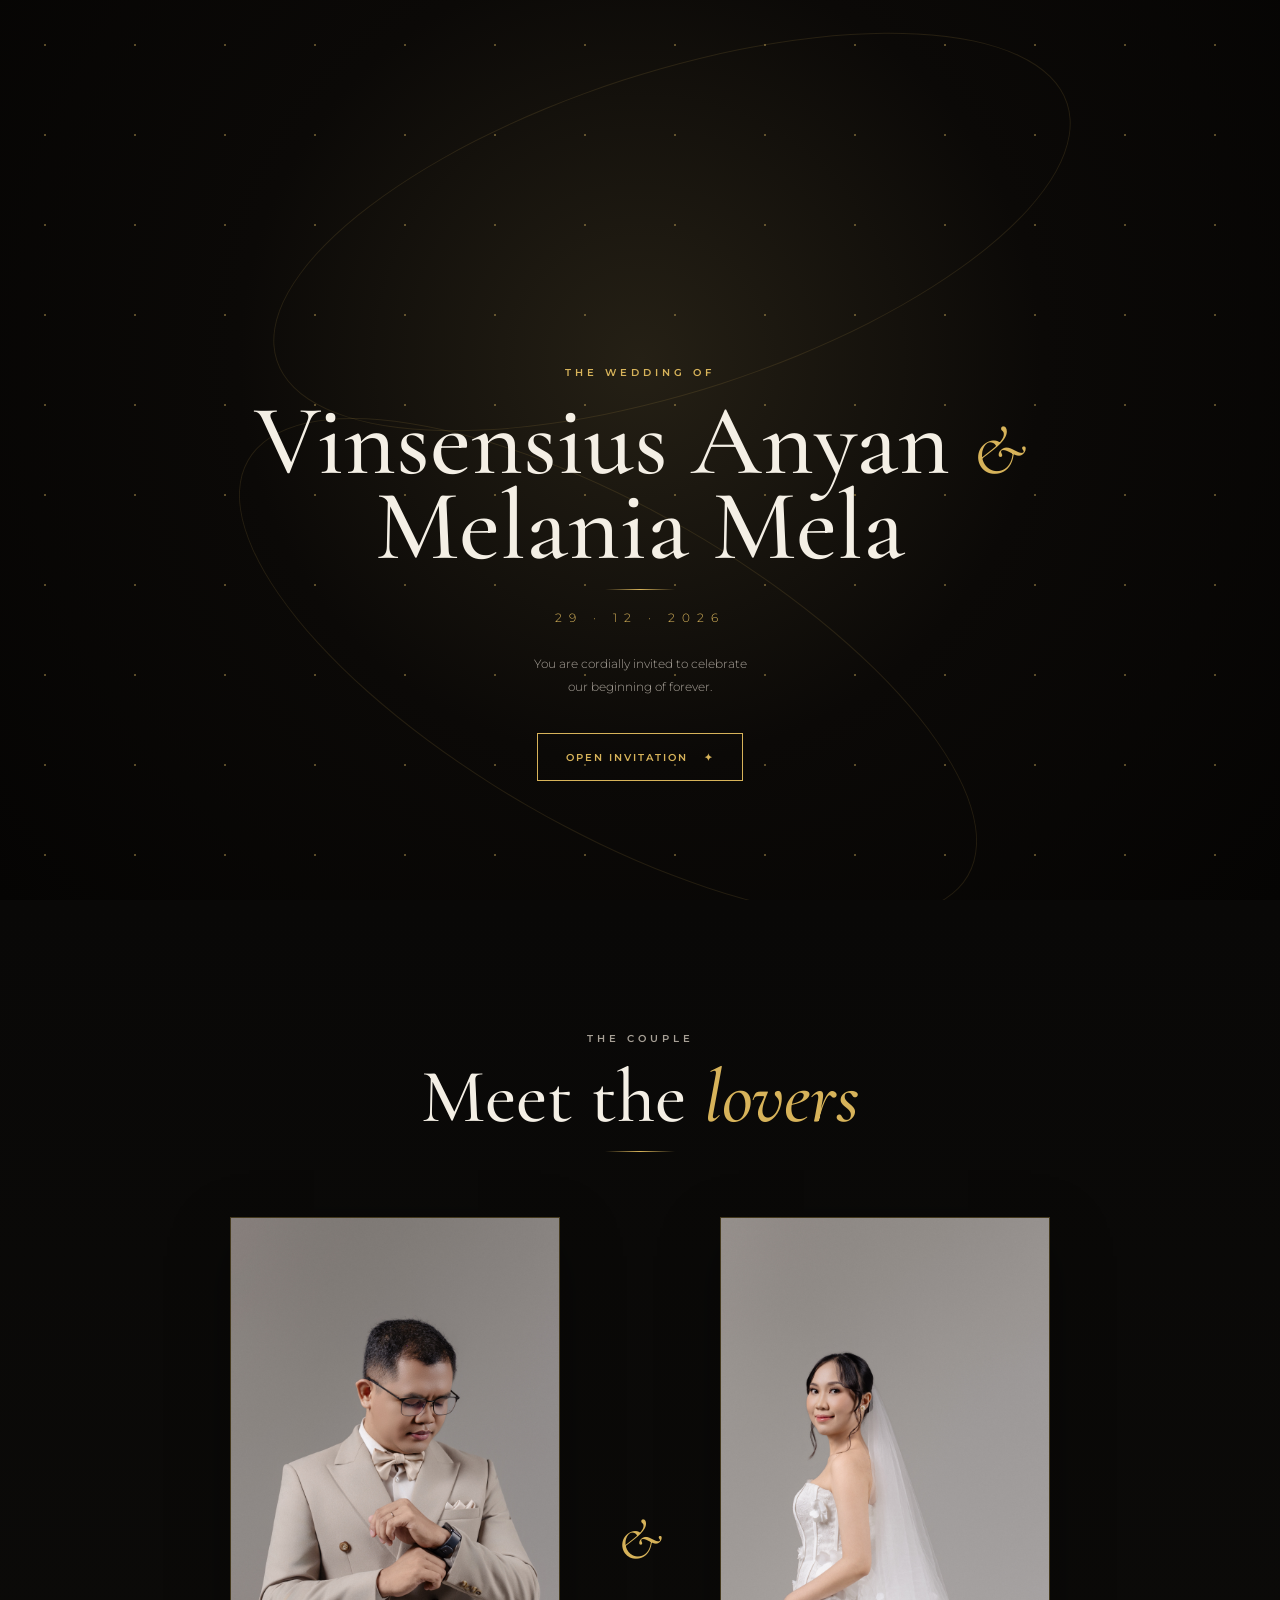
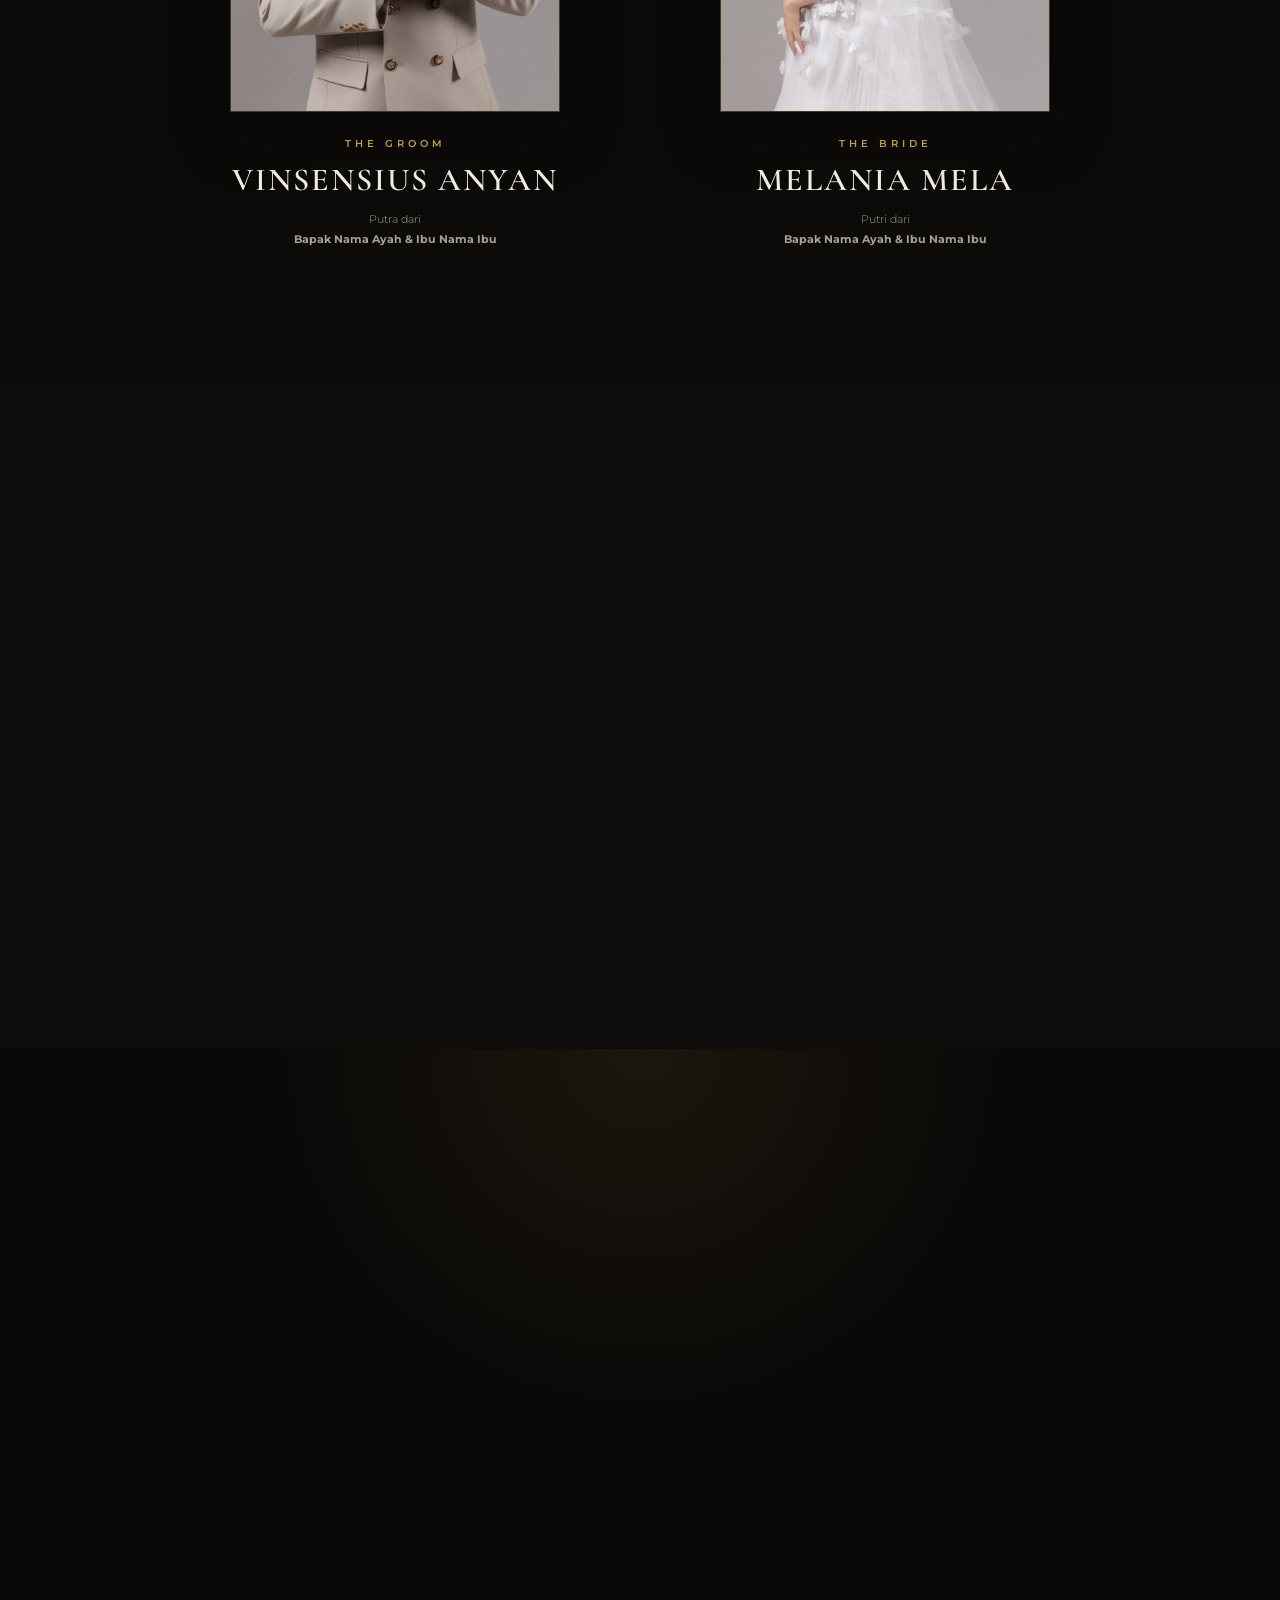
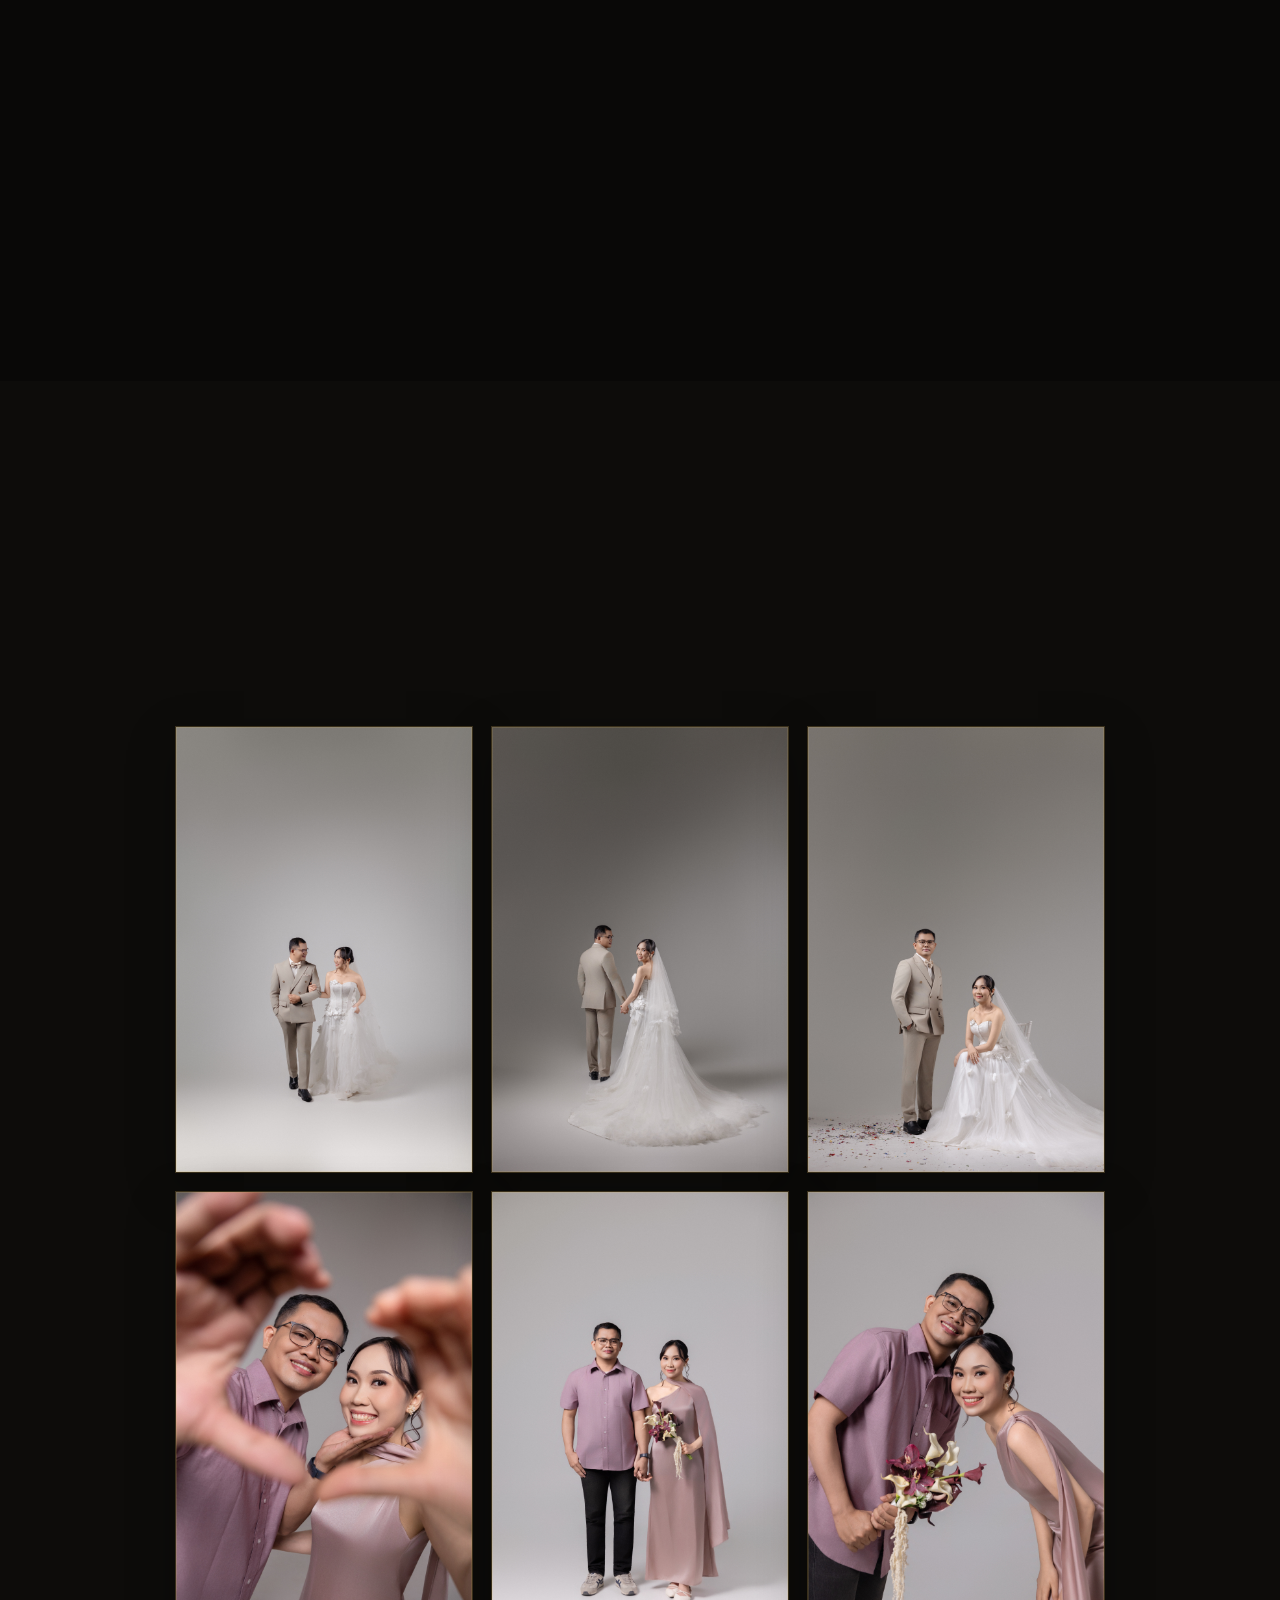
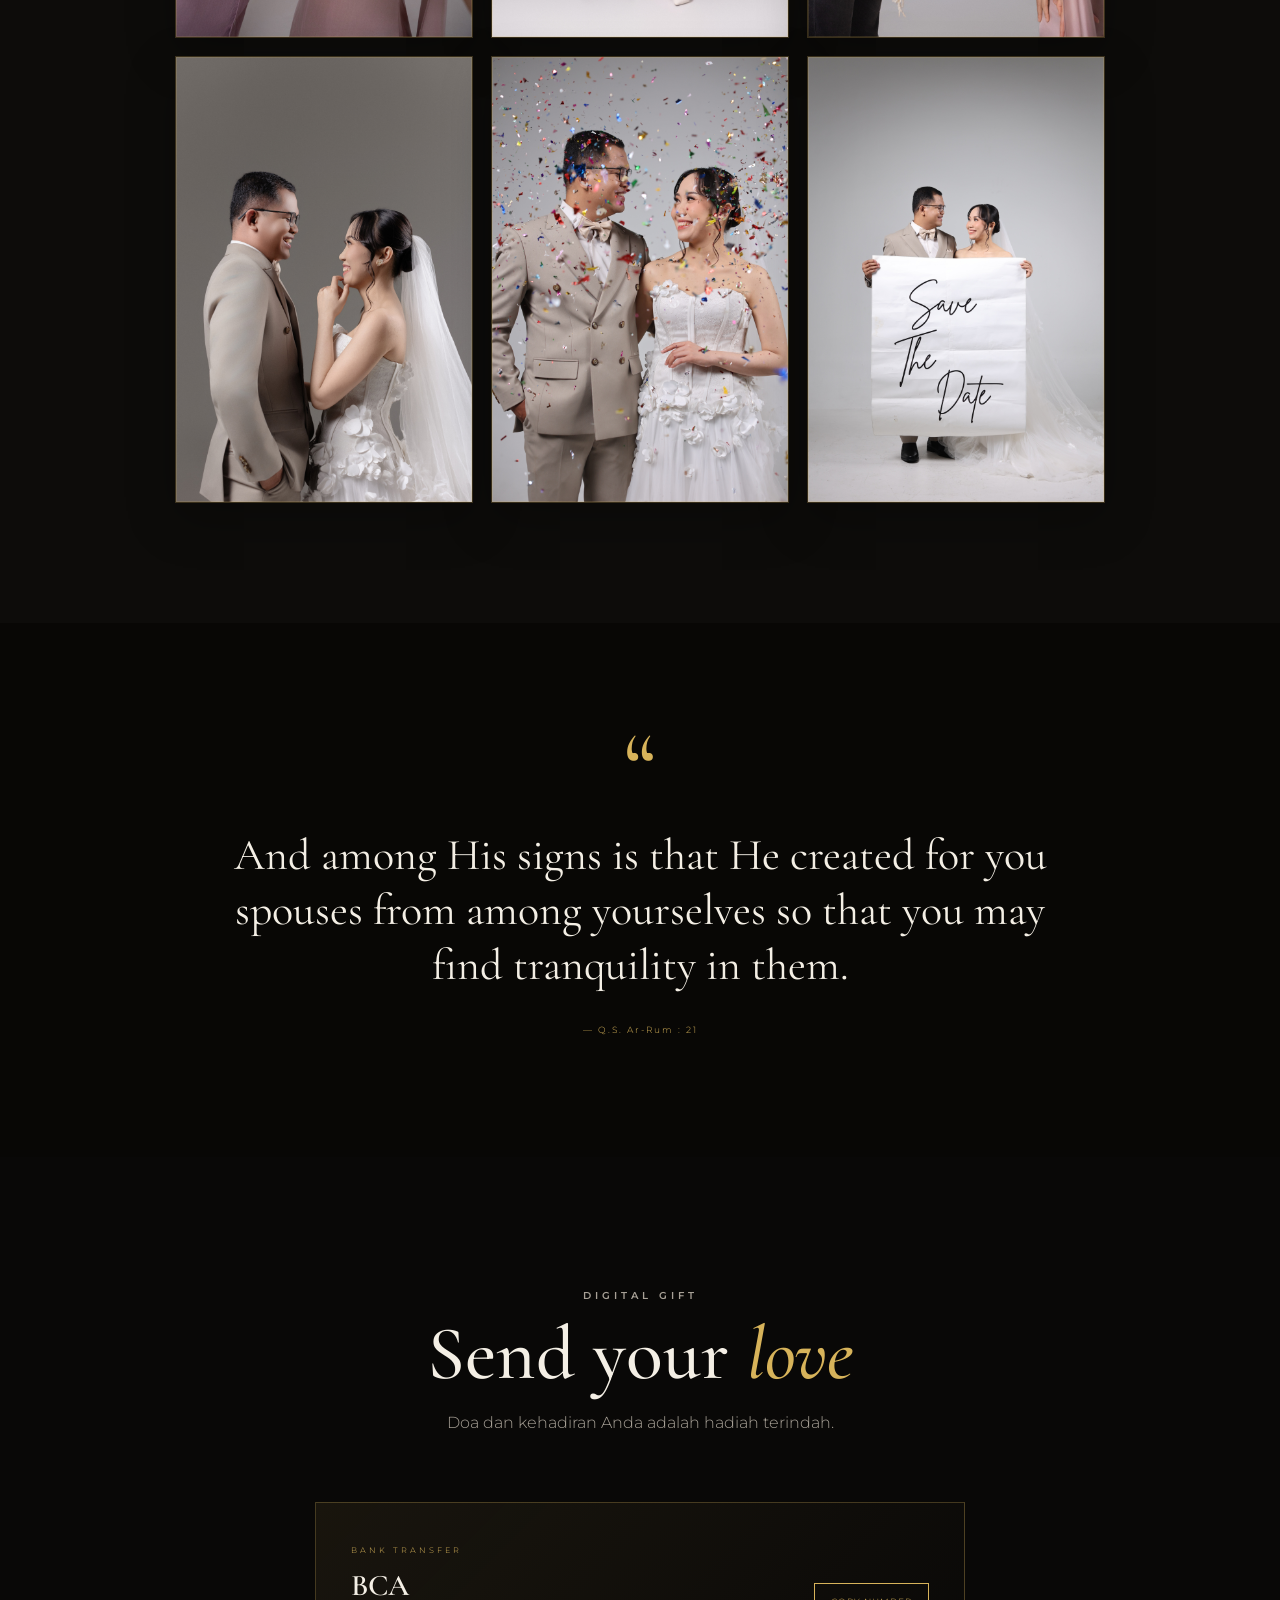
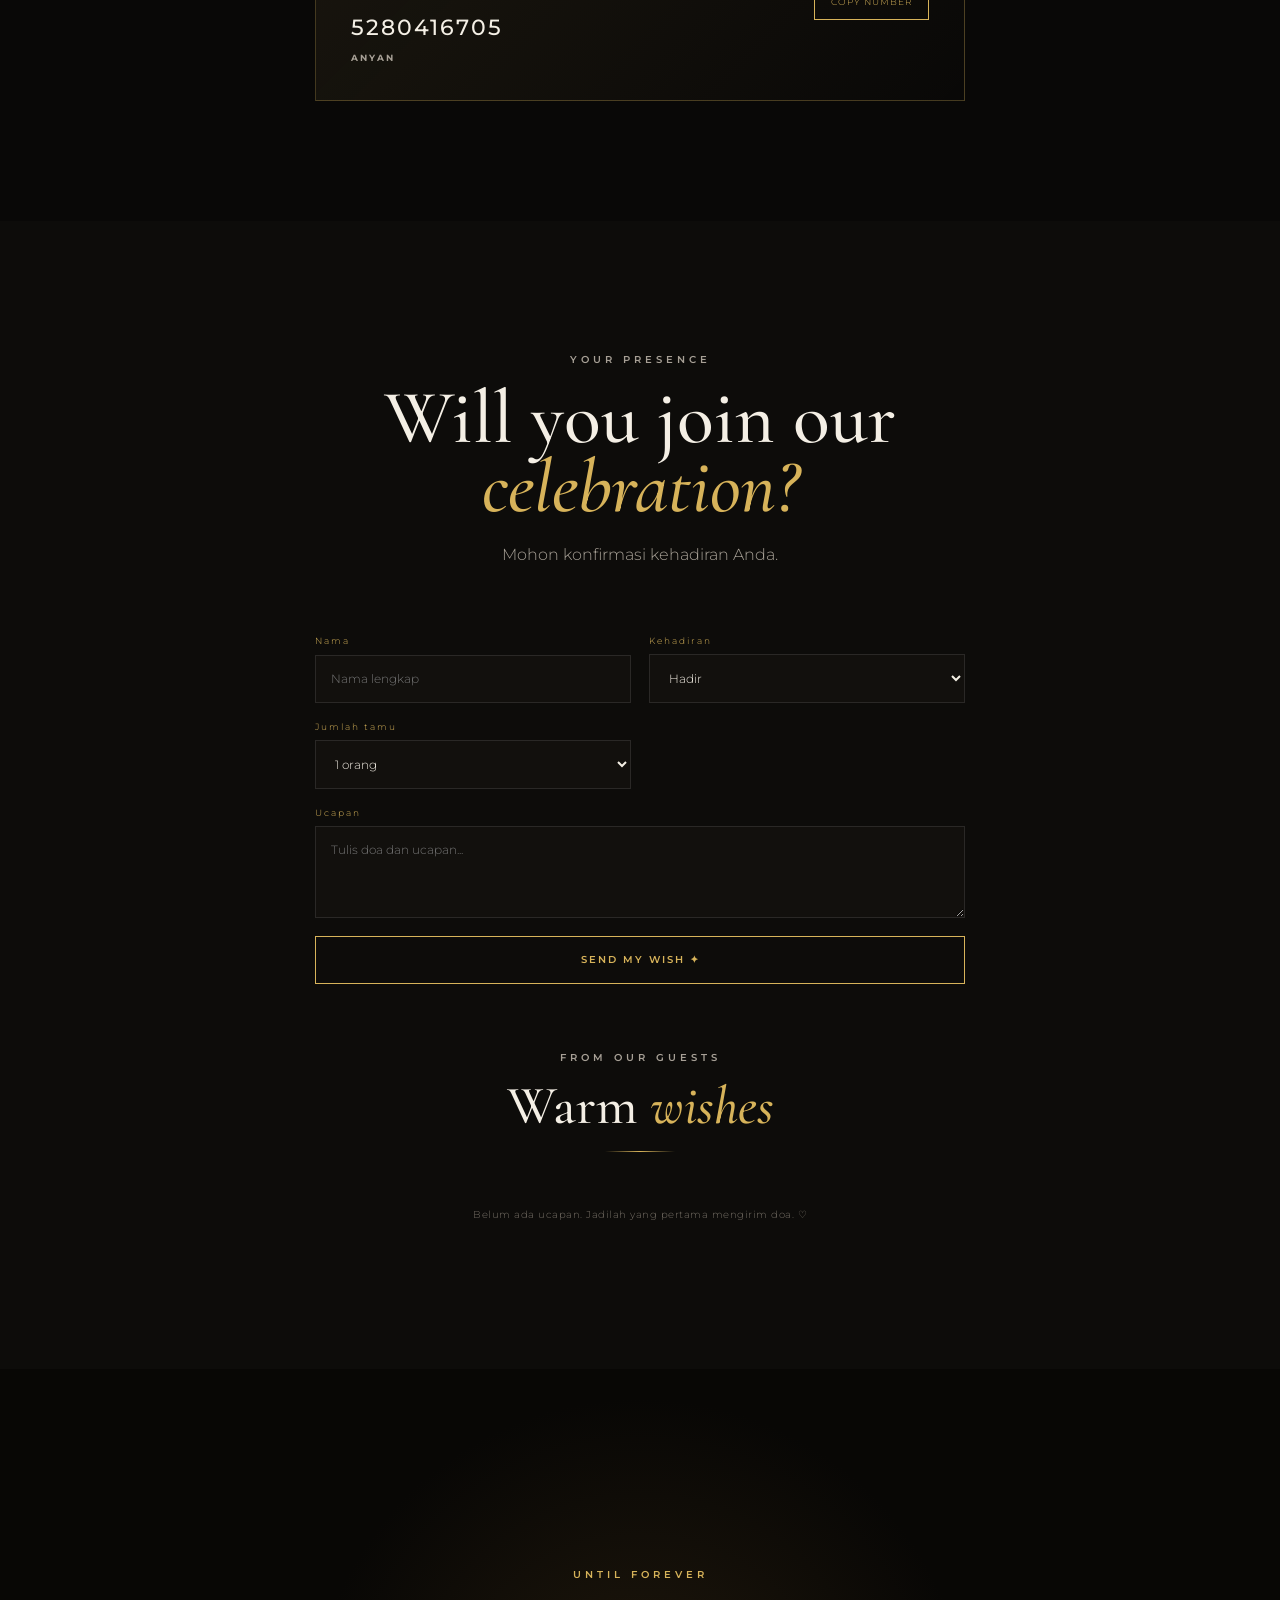
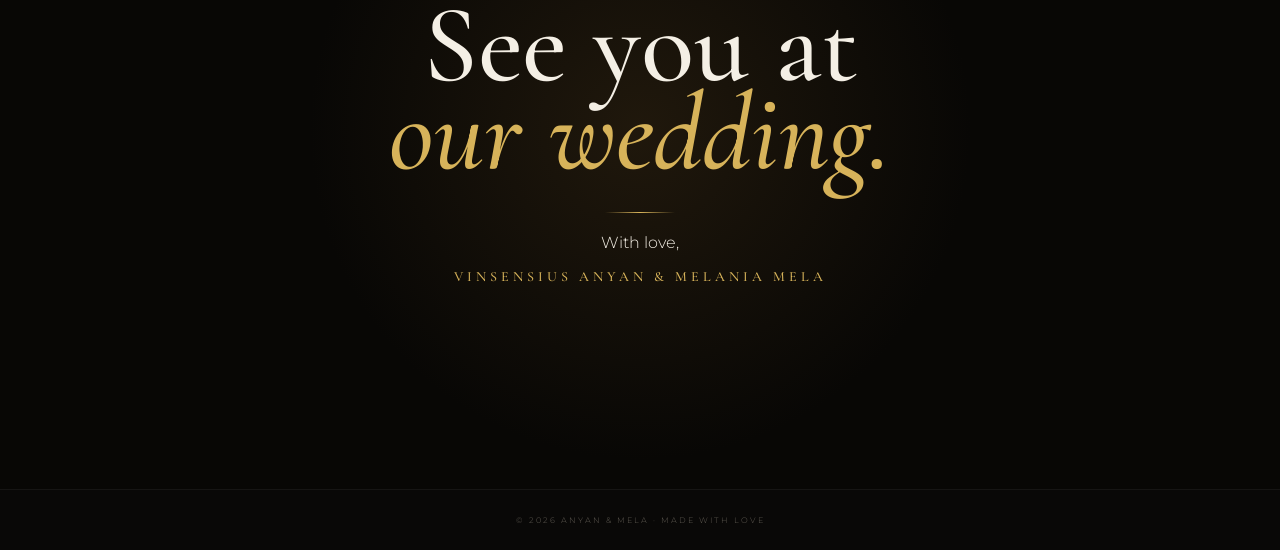
==== commit 983c3287: "Update index.html" ====
--- a/index.html
+++ b/index.html
@@ -39,7 +39,7 @@
   <main>
     <section id="home" class="hero section">
       <div class="hero-overlay"></div>
-      <div class="container hero-content reveal"><p class="eyebrow">SAVE THE DATE</p><h2>Two souls.<br><em>One beautiful</em> story.</h2><p>29 December 2026 · Jakarta</p><a class="lux-btn small" href="#couple">DISCOVER OUR STORY</a></div>
+      <div class="container hero-content reveal"><p class="eyebrow">SAVE THE DATE</p><h2>Two souls.<br><em>One beautiful</em> story.</h2><p>29 December 2026 · Kalimantan Barat</p><a class="lux-btn small" href="#couple">DISCOVER OUR STORY</a></div>
     </section>
 
     <section id="couple" class="section couple">
